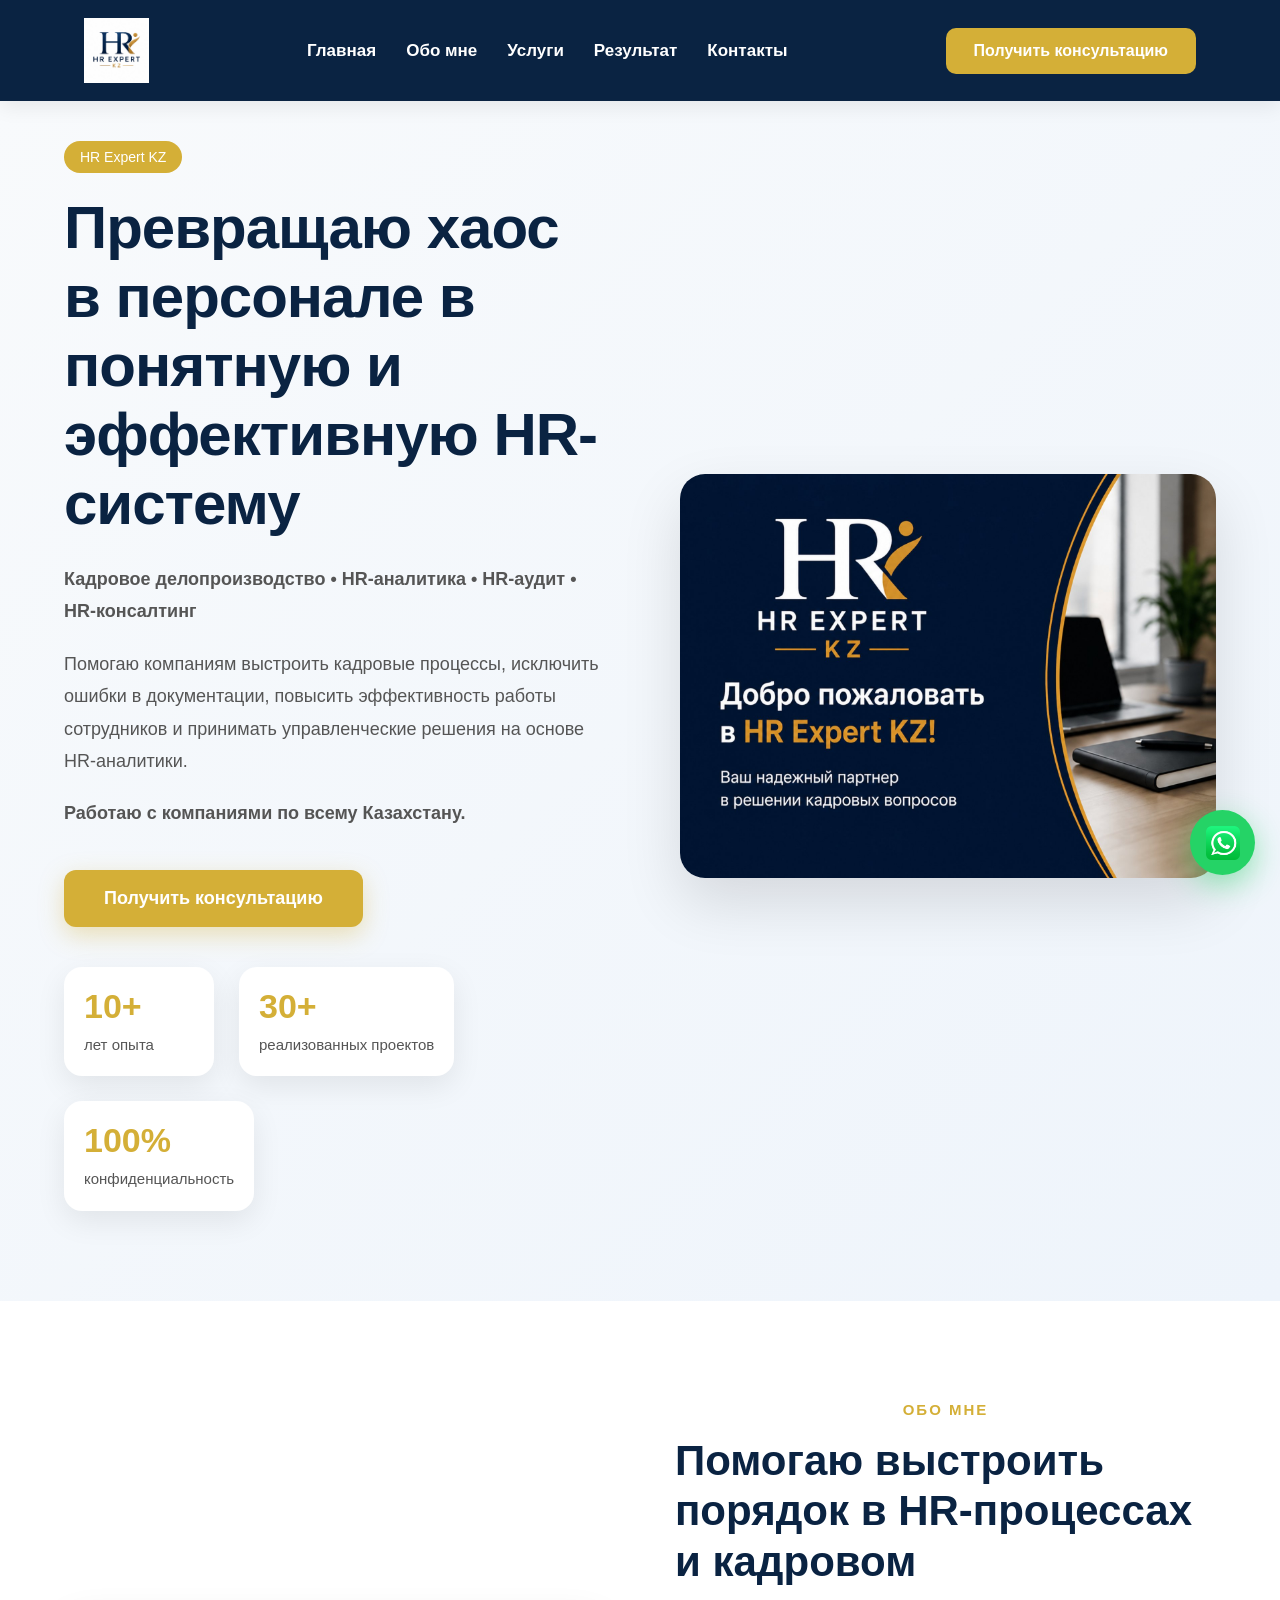
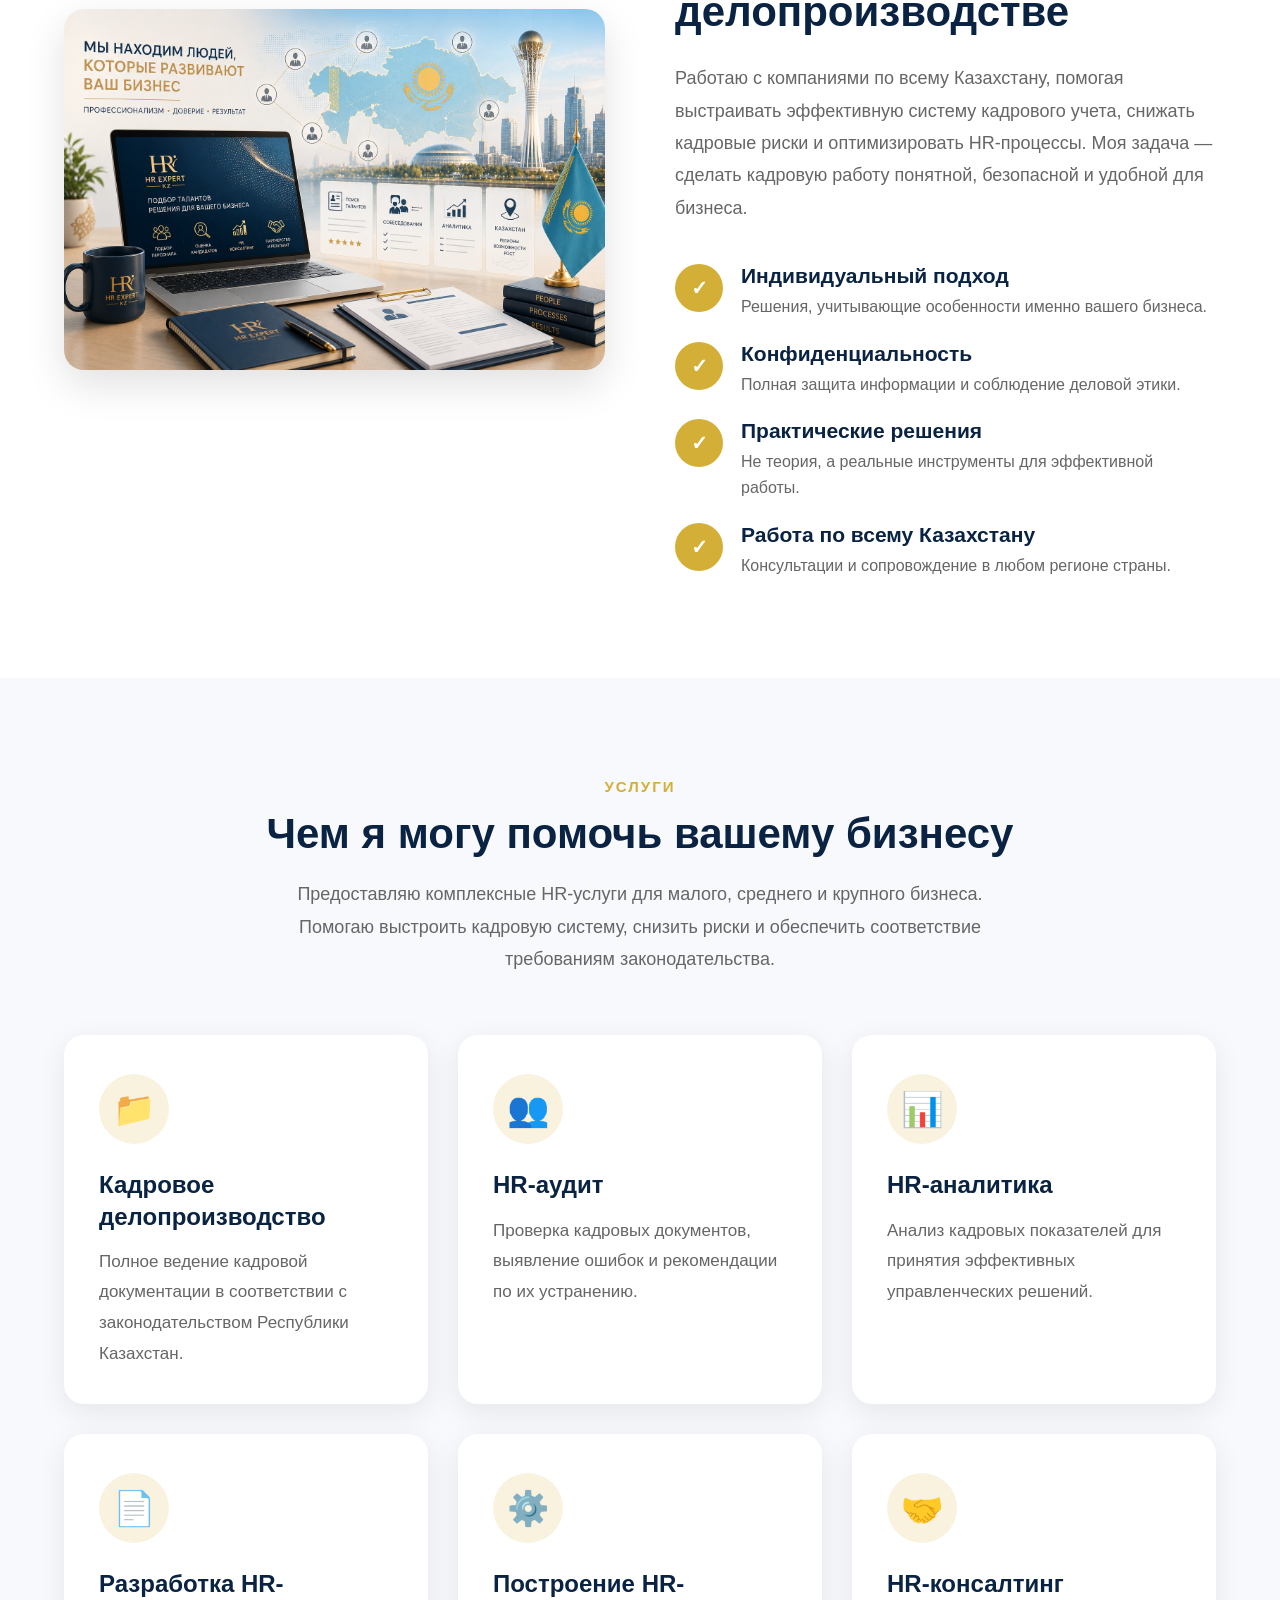
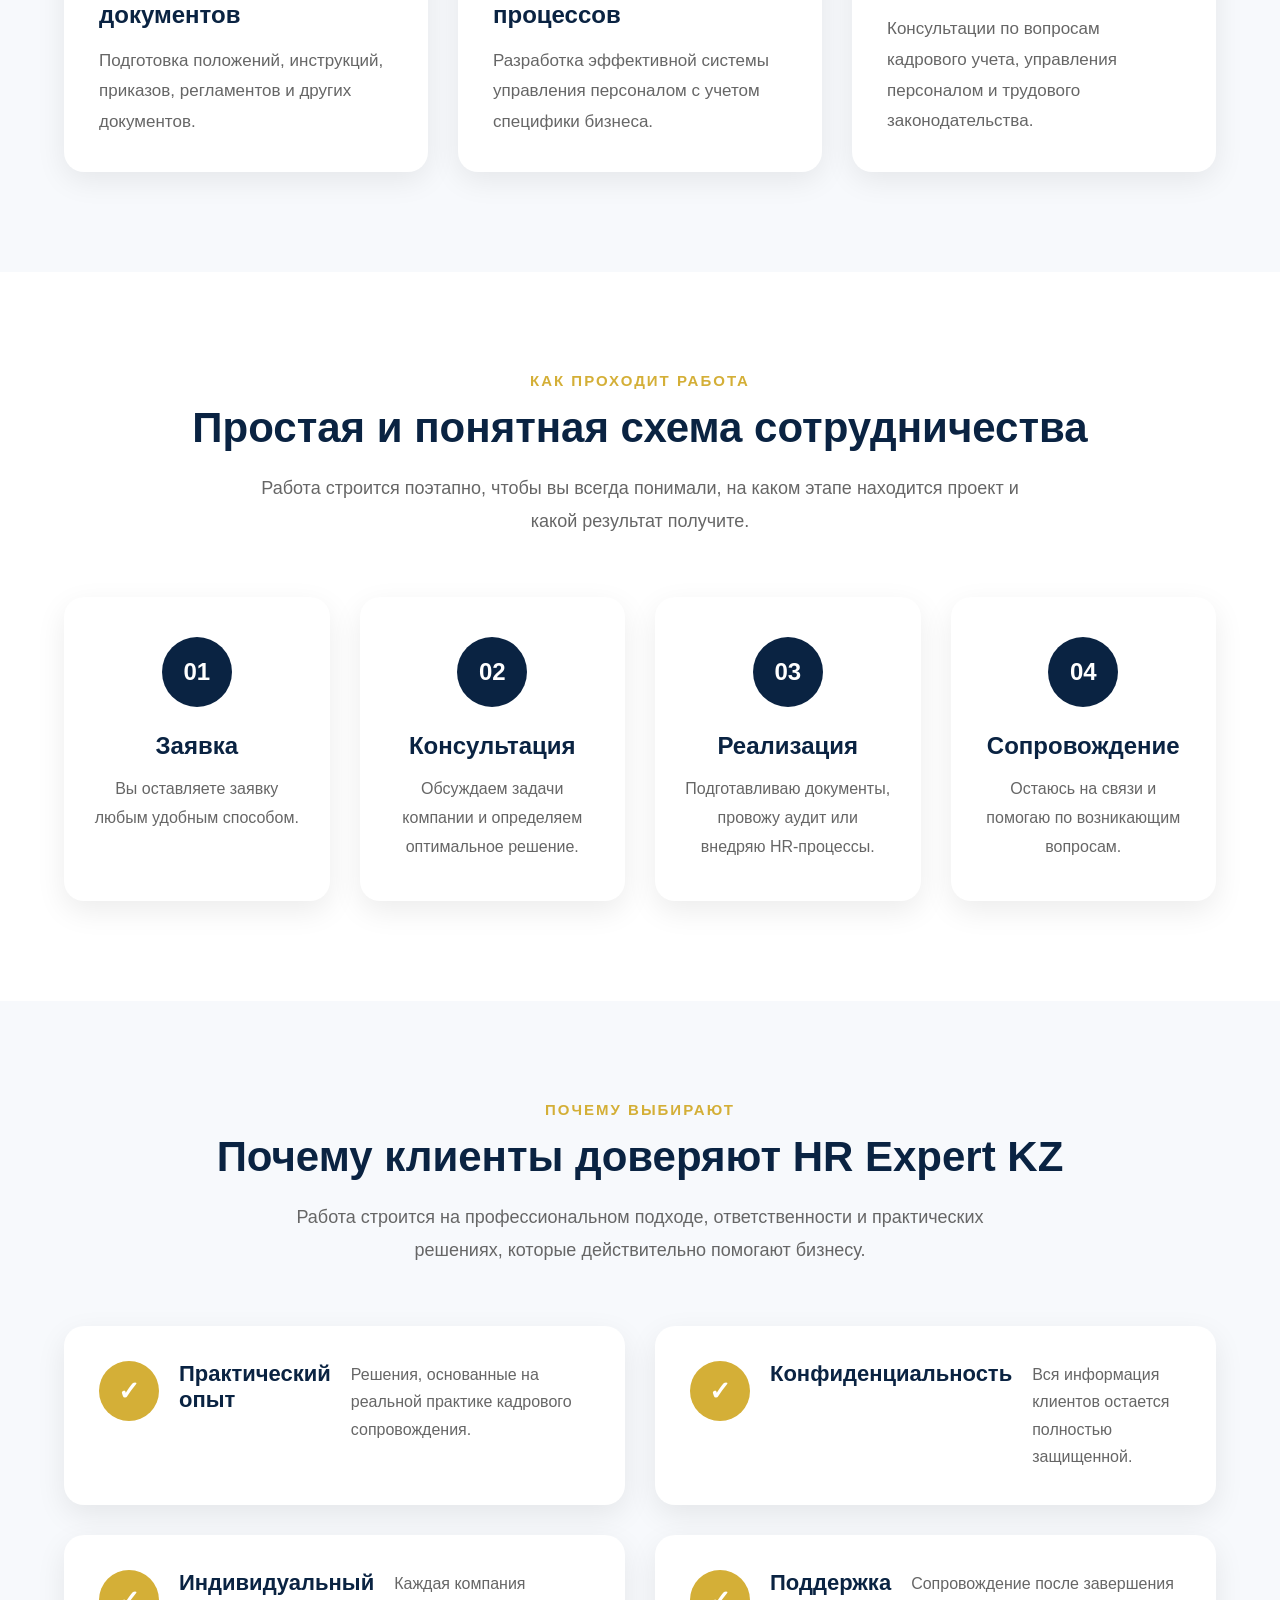
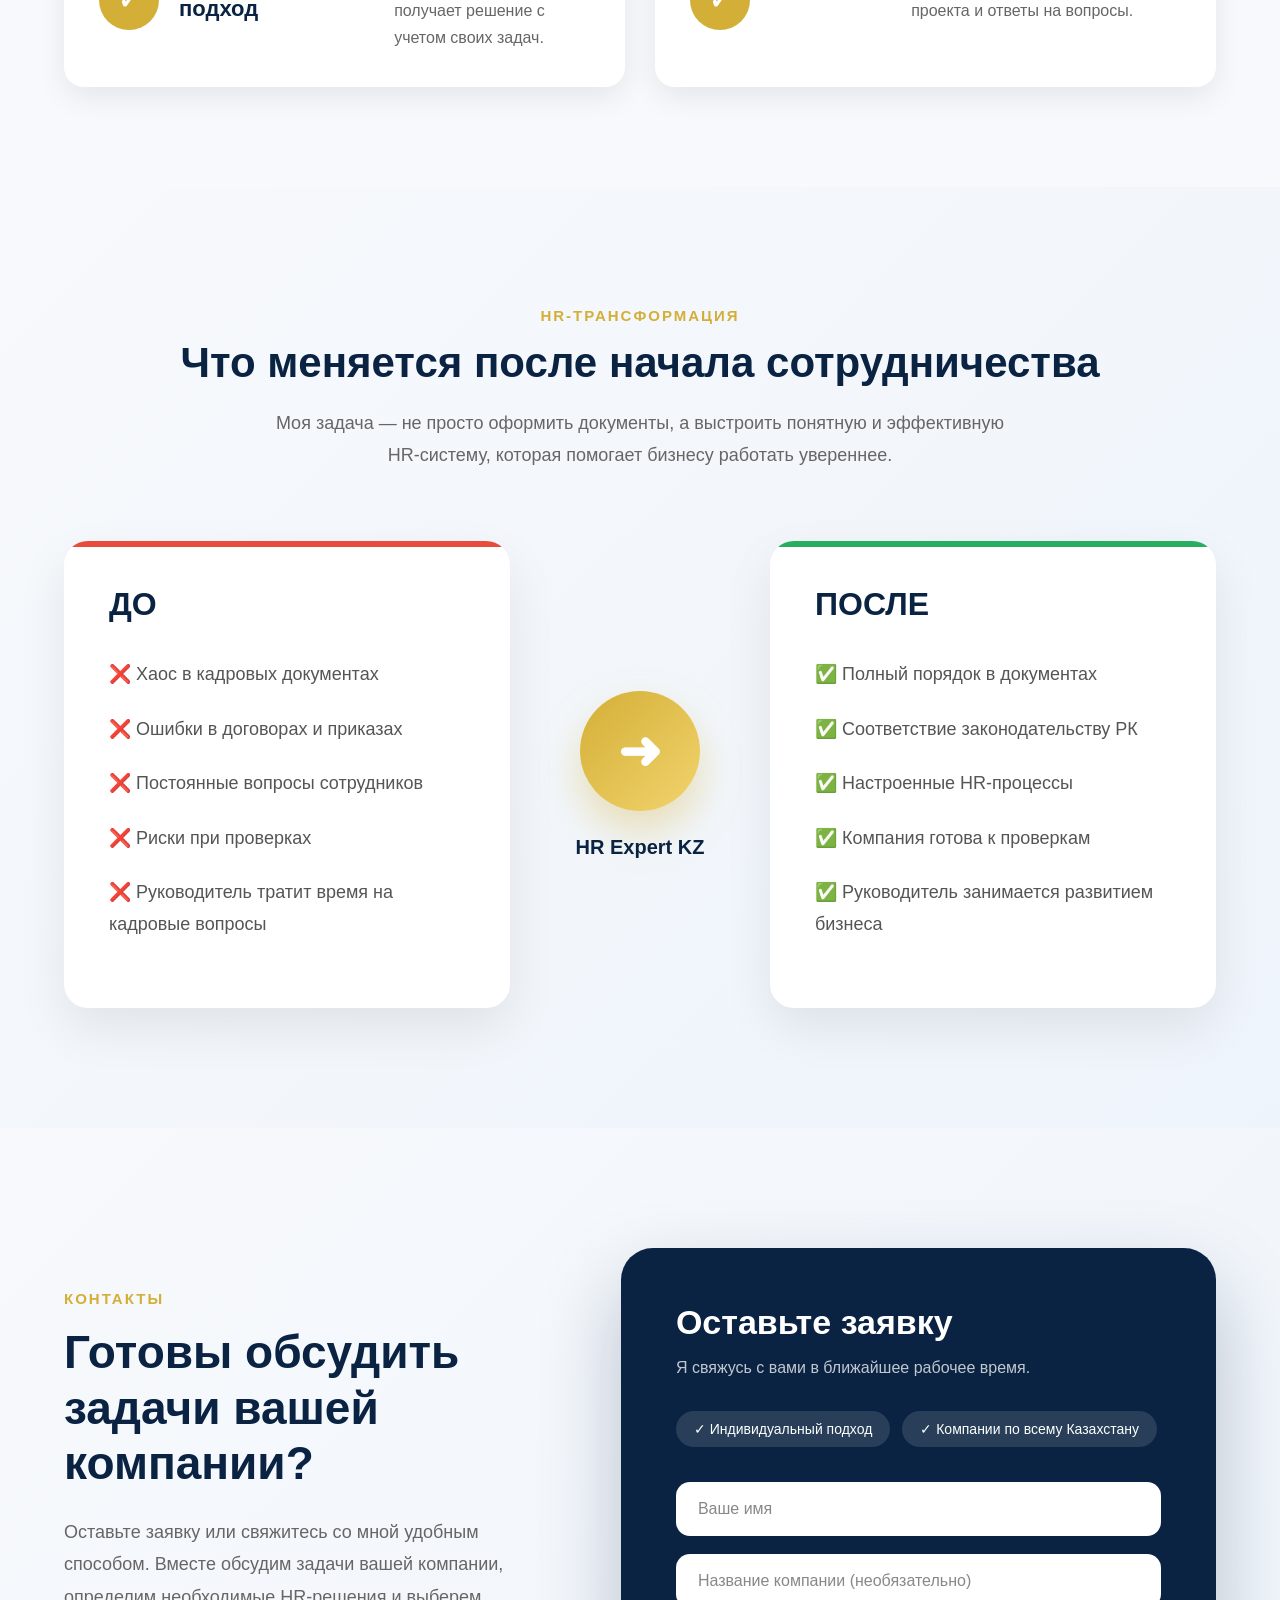
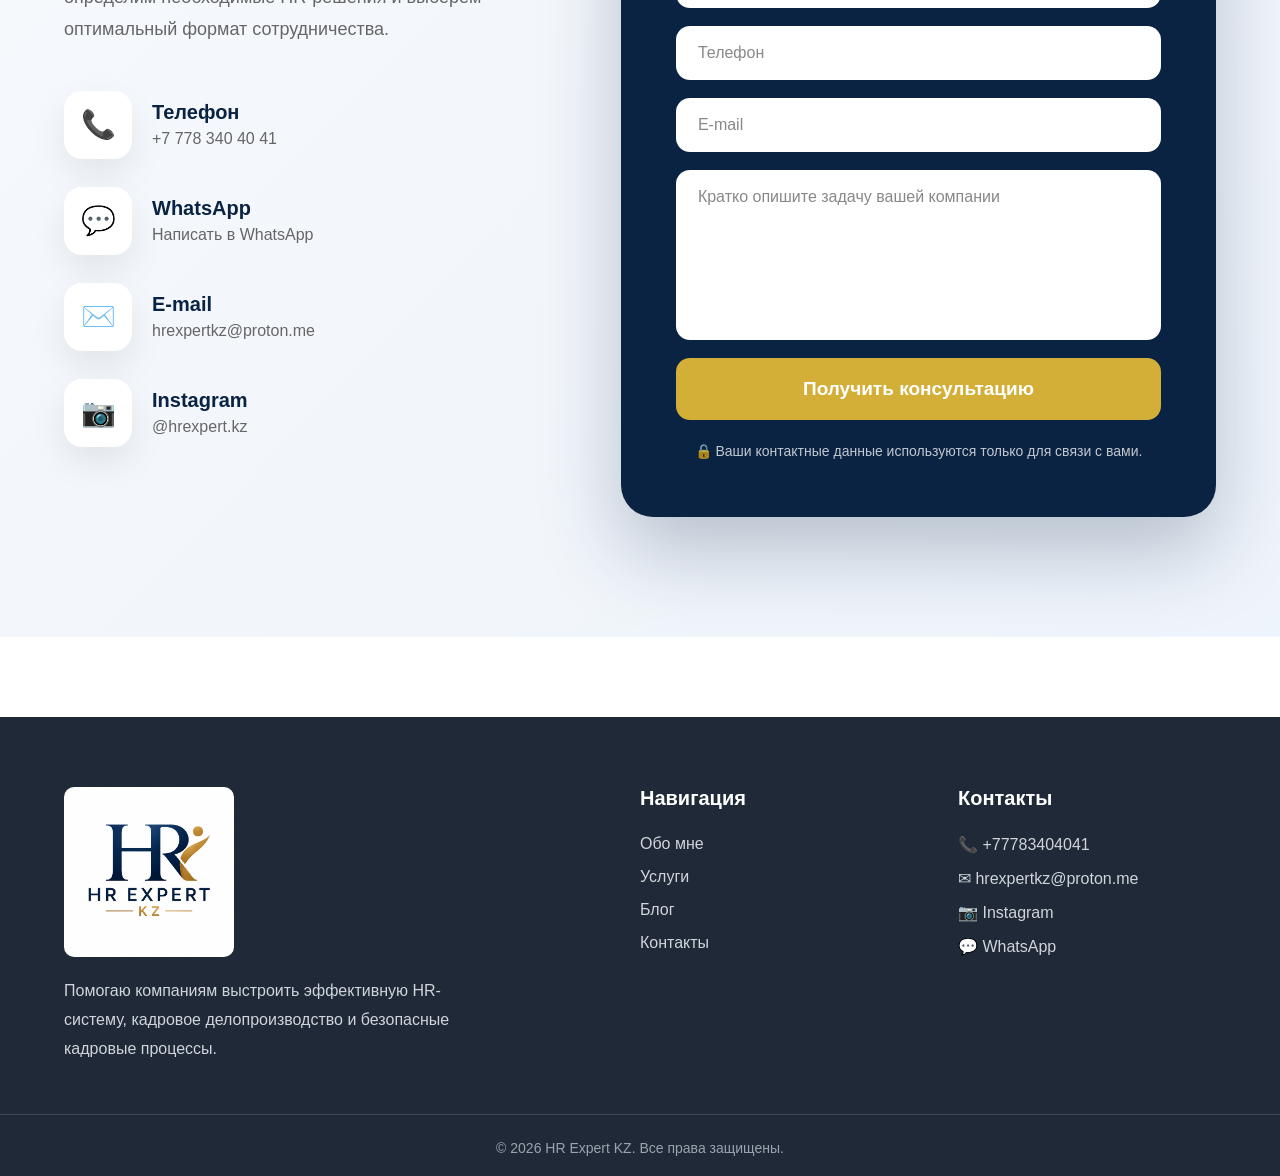
==== index.html @ b7778a70 "window" ====
<!doctype html>
<html lang="ru">
  <head>
    <meta charset="UTF-8" />
    <meta name="viewport" content="width=device-width, initial-scale=1.0" />

    <link rel="stylesheet" href="./css/style.css" />
    <link rel="stylesheet" href="./css/header.css" />
    <link rel="stylesheet" href="./css/hero.css" />
    <link rel="stylesheet" href="./css/about.css" />
    <link rel="stylesheet" href="./css/services.css" />
    <link rel="stylesheet" href="./css/work.css" />
    <link rel="stylesheet" href="./css/why.css" />
    <link rel="stylesheet" href="./css/blog.css" />
    <link rel="stylesheet" href="./css/contacts.css" />
    <link rel="stylesheet" href="./css/footer.css" />
    <link rel="stylesheet" href="./css/whatsapp.css" />
    <link rel="stylesheet" href="./css/btn.css" />
    <link rel="stylesheet" href="./css/adaptive.css" />
    <link rel="icon" type="image/png" href="./images/favcon.jpg" />
    <link rel="canonical" href="https://hrexpert.kz/" />
    <link rel="stylesheet" href="./css/transform.css" />

    <title>
      HR Expert KZ | Кадровое делопроизводство и HR-консалтинг в Казахстане
    </title>

    <meta
      name="description"
      content="HR Expert KZ — кадровое делопроизводство, HR-аудит, HR-аналитика и HR-консалтинг для малого, среднего и крупного бизнеса по всему Казахстану."
    />

    <meta
      name="keywords"
      content="HR Казахстан, кадровое делопроизводство Казахстан, HR аудит, HR аналитика, HR консалтинг, кадровый аудит, кадровые документы, управление персоналом"
    />

    <meta name="author" content="HR Expert KZ" />

    <meta name="robots" content="index, follow" />

    <meta name="theme-color" content="#0A2342" />
    <meta property="og:type" content="website" />

    <meta property="og:title" content="HR Expert KZ" />

    <meta
      property="og:description"
      content="Кадровое делопроизводство, HR-аудит, HR-аналитика и HR-консалтинг по всему Казахстану."
    />

    <meta property="og:image" content="images/preview.jpg" />

    <meta property="og:locale" content="ru_RU" />

    <meta name="format-detection" content="telephone=no" />
    <link rel="preconnect" href="https://fonts.googleapis.com" />
    <link rel="preconnect" href="https://fonts.gstatic.com" crossorigin />

    <script type="application/ld+json">
      {
        "@context": "https://schema.org",
        "@type": "ProfessionalService",
        "name": "HR Expert KZ",
        "url": "https://hrexpert.kz",
        "description": "Кадровое делопроизводство, HR-аудит, HR-аналитика и HR-консалтинг по всему Казахстану.",
        "areaServed": "Kazakhstan"
      }
    </script>
  </head>

  <body>
    <header class="header">
      <div class="container">
        <a href="index.html" class="logo">
          <img src="./images/logo.jpg" alt="HR Expert KZ" loading="lazy" />
        </a>
        <button class="menu-toggle">☰</button>

        <nav class="nav">
          <a href="index.html">Главная</a>

          <a href="#about">Обо мне</a>

          <a href="#services">Услуги</a>

          <a href="#transformation">Результат</a>

          <a href="#contacts">Контакты</a>
        </nav>

        <a href="#contacts" class="header-btn"> Получить консультацию </a>
      </div>
    </header>

    <section class="hero">
      <div class="container hero-container">
        <div class="hero-text">
          <span class="hero-tag"> HR Expert KZ </span>

          <h1>
            Превращаю хаос в персонале в понятную и эффективную HR-систему
          </h1>

          <p class="hero-subtitle">
            Кадровое делопроизводство • HR-аналитика • HR-аудит • HR-консалтинг
          </p>

          <p>
            Помогаю компаниям выстроить кадровые процессы, исключить ошибки в
            документации, повысить эффективность работы сотрудников и принимать
            управленческие решения на основе HR-аналитики.
          </p>

          <p class="hero-location">Работаю с компаниями по всему Казахстану.</p>

          <a href="#contacts" class="hero-button"> Получить консультацию </a>

          <div class="hero-stats">
            <div class="hero-stat">
              <h3>10+</h3>
              <span>лет опыта</span>
            </div>

            <div class="hero-stat">
              <h3>30+</h3>
              <span>реализованных проектов</span>
            </div>

            <div class="hero-stat">
              <h3>100%</h3>
              <span>конфиденциальность</span>
            </div>
          </div>
        </div>

        <div class="hero-image">
          <img src="./images/hero.jpg" alt="HR специалист" />
        </div>
      </div>
    </section>
    <section class="about fade-up" id="about">
      <div class="container about-container">
        <div class="about-image">
          <img src="./images/about3.png" alt="HR Expert KZ" loading="lazy" />
        </div>

        <div class="about-content">
          <span class="section-subtitle"> Обо мне </span>

          <h2>
            Помогаю выстроить порядок в HR-процессах и кадровом делопроизводстве
          </h2>

          <p class="about-description">
            Работаю с компаниями по всему Казахстану, помогая выстраивать
            эффективную систему кадрового учета, снижать кадровые риски и
            оптимизировать HR-процессы. Моя задача — сделать кадровую работу
            понятной, безопасной и удобной для бизнеса.
          </p>

          <div class="about-features">
            <div class="feature">
              <div class="feature-icon">✓</div>

              <div>
                <h3>Индивидуальный подход</h3>

                <p>Решения, учитывающие особенности именно вашего бизнеса.</p>
              </div>
            </div>

            <div class="feature">
              <div class="feature-icon">✓</div>

              <div>
                <h3>Конфиденциальность</h3>

                <p>Полная защита информации и соблюдение деловой этики.</p>
              </div>
            </div>

            <div class="feature">
              <div class="feature-icon">✓</div>

              <div>
                <h3>Практические решения</h3>

                <p>Не теория, а реальные инструменты для эффективной работы.</p>
              </div>
            </div>

            <div class="feature">
              <div class="feature-icon">✓</div>

              <div>
                <h3>Работа по всему Казахстану</h3>

                <p>Консультации и сопровождение в любом регионе страны.</p>
              </div>
            </div>
          </div>
        </div>
      </div>
    </section>

    <section class="services fade-up" id="services">
      <div class="container">
        <span class="section-subtitle"> Услуги </span>

        <h2 class="section-title">Чем я могу помочь вашему бизнесу</h2>

        <p class="section-description">
          Предоставляю комплексные HR-услуги для малого, среднего и крупного
          бизнеса. Помогаю выстроить кадровую систему, снизить риски и
          обеспечить соответствие требованиям законодательства.
        </p>

        <div class="services-grid">
          <div class="service-card">
            <div class="service-icon">📁</div>

            <h3>Кадровое делопроизводство</h3>

            <p>
              Полное ведение кадровой документации в соответствии с
              законодательством Республики Казахстан.
            </p>
          </div>

          <div class="service-card">
            <div class="service-icon">👥</div>

            <h3>HR-аудит</h3>

            <p>
              Проверка кадровых документов, выявление ошибок и рекомендации по
              их устранению.
            </p>
          </div>

          <div class="service-card">
            <div class="service-icon">📊</div>

            <h3>HR-аналитика</h3>

            <p>
              Анализ кадровых показателей для принятия эффективных
              управленческих решений.
            </p>
          </div>

          <div class="service-card">
            <div class="service-icon">📄</div>

            <h3>Разработка HR-документов</h3>

            <p>
              Подготовка положений, инструкций, приказов, регламентов и других
              документов.
            </p>
          </div>

          <div class="service-card">
            <div class="service-icon">⚙️</div>

            <h3>Построение HR-процессов</h3>

            <p>
              Разработка эффективной системы управления персоналом с учетом
              специфики бизнеса.
            </p>
          </div>

          <div class="service-card">
            <div class="service-icon">🤝</div>

            <h3>HR-консалтинг</h3>

            <p>
              Консультации по вопросам кадрового учета, управления персоналом и
              трудового законодательства.
            </p>
          </div>
        </div>
      </div>
    </section>
    <section class="work fade-up" id="work">
      <div class="container">
        <span class="section-subtitle"> Как проходит работа </span>

        <h2 class="section-title">Простая и понятная схема сотрудничества</h2>

        <p class="section-description">
          Работа строится поэтапно, чтобы вы всегда понимали, на каком этапе
          находится проект и какой результат получите.
        </p>

        <div class="work-grid">
          <div class="work-card">
            <div class="work-number">01</div>

            <h3>Заявка</h3>

            <p>Вы оставляете заявку любым удобным способом.</p>
          </div>

          <div class="work-card">
            <div class="work-number">02</div>

            <h3>Консультация</h3>

            <p>Обсуждаем задачи компании и определяем оптимальное решение.</p>
          </div>

          <div class="work-card">
            <div class="work-number">03</div>

            <h3>Реализация</h3>

            <p>
              Подготавливаю документы, провожу аудит или внедряю HR-процессы.
            </p>
          </div>

          <div class="work-card">
            <div class="work-number">04</div>

            <h3>Сопровождение</h3>

            <p>Остаюсь на связи и помогаю по возникающим вопросам.</p>
          </div>
        </div>
      </div>
    </section>

    <section class="why fade-up">
      <div class="container">
        <span class="section-subtitle"> Почему выбирают </span>

        <h2 class="section-title">Почему клиенты доверяют HR Expert KZ</h2>

        <p class="section-description">
          Работа строится на профессиональном подходе, ответственности и
          практических решениях, которые действительно помогают бизнесу.
        </p>

        <div class="why-grid">
          <div class="why-card">
            <div class="why-icon">✓</div>

            <h3>Практический опыт</h3>

            <p>
              Решения, основанные на реальной практике кадрового сопровождения.
            </p>
          </div>

          <div class="why-card">
            <div class="why-icon">✓</div>

            <h3>Конфиденциальность</h3>

            <p>Вся информация клиентов остается полностью защищенной.</p>
          </div>

          <div class="why-card">
            <div class="why-icon">✓</div>

            <h3>Индивидуальный подход</h3>

            <p>Каждая компания получает решение с учетом своих задач.</p>
          </div>

          <div class="why-card">
            <div class="why-icon">✓</div>

            <h3>Поддержка</h3>

            <p>Сопровождение после завершения проекта и ответы на вопросы.</p>
          </div>
        </div>
      </div>
    </section>

    <section class="transformation fade-up" id="transformation">
      <div class="container">
        <span class="section-subtitle"> HR-трансформация </span>

        <h2 class="section-title">Что меняется после начала сотрудничества</h2>

        <p class="section-description">
          Моя задача — не просто оформить документы, а выстроить понятную и
          эффективную HR-систему, которая помогает бизнесу работать увереннее.
        </p>

        <div class="transform-wrapper">
          <!-- ДО -->

          <div class="transform-card before">
            <div class="transform-title">ДО</div>

            <ul>
              <li>❌ Хаос в кадровых документах</li>

              <li>❌ Ошибки в договорах и приказах</li>

              <li>❌ Постоянные вопросы сотрудников</li>

              <li>❌ Риски при проверках</li>

              <li>❌ Руководитель тратит время на кадровые вопросы</li>
            </ul>
          </div>

          <!-- Центр -->

          <div class="transform-center">
            <div class="transform-circle">➜</div>

            <span> HR Expert KZ </span>
          </div>

          <!-- ПОСЛЕ -->

          <div class="transform-card after">
            <div class="transform-title">ПОСЛЕ</div>

            <ul>
              <li>✅ Полный порядок в документах</li>

              <li>✅ Соответствие законодательству РК</li>

              <li>✅ Настроенные HR-процессы</li>

              <li>✅ Компания готова к проверкам</li>

              <li>✅ Руководитель занимается развитием бизнеса</li>
            </ul>
          </div>
        </div>
      </div>
    </section>
    <section class="contacts fade-up" id="contacts">
      <div class="container contacts-container">
        <!-- Левая колонка -->

        <div class="contacts-info">
          <span class="section-subtitle"> Контакты </span>

          <h2>Готовы обсудить задачи вашей компании?</h2>

          <p class="contacts-text">
            Оставьте заявку или свяжитесь со мной удобным способом. Вместе
            обсудим задачи вашей компании, определим необходимые HR-решения и
            выберем оптимальный формат сотрудничества.
          </p>

          <div class="contact-item">
            <div class="contact-icon">📞</div>

            <div>
              <h3>Телефон</h3>

              <a href="tel:+77783404041"> +7 778 340 40 41 </a>
            </div>
          </div>

          <div class="contact-item">
            <div class="contact-icon">💬</div>

            <div>
              <h3>WhatsApp</h3>

              <a href="https://wa.me/77783404041" target="_blank">
                Написать в WhatsApp
              </a>
            </div>
          </div>

          <div class="contact-item">
            <div class="contact-icon">✉️</div>

            <div>
              <h3>E-mail</h3>

              <a href="mailto:hrexpertkz@proton.me"> hrexpertkz@proton.me </a>
            </div>
          </div>

          <div class="contact-item">
            <div class="contact-icon">📷</div>

            <div>
              <h3>Instagram</h3>

              <a
                href="https://www.instagram.com/hrexpert.kz?igsh=dGt6NXh4aXFsY3A5"
                target="_blank"
              >
                @hrexpert.kz
              </a>
            </div>
          </div>
        </div>

        <!-- Правая колонка -->

        <div class="contact-form">
          <h3 class="form-title">Оставьте заявку</h3>

          <p class="form-subtitle">
            Я свяжусь с вами в ближайшее рабочее время.
          </p>

          <div class="contact-badge">
            <span>✓ Индивидуальный подход</span>

            <span>✓ Компании по всему Казахстану</span>
          </div>

         <form id="contactForm">
            <input type="text" name="name" placeholder="Ваше имя" required />

            <input
              type="text"
              name="company"
              placeholder="Название компании (необязательно)"
            />

            <input type="tel" name="phone" placeholder="Телефон" required />

            <input type="email" name="email" placeholder="E-mail" />

            <textarea
              name="message"
              placeholder="Кратко опишите задачу вашей компании"
              required
            ></textarea>

            <button type="submit" id="submitBtn">
  <span id="btnText">Получить консультацию</span>
</button>
            <p class="success-message" id="successMessage" >
  Спасибо! Ваша заявка отправлена. Я свяжусь с вами в ближайшее время.
</p>
          </form>

          <p class="form-note">
            🔒 Ваши контактные данные используются только для связи с вами.
          </p>
        </div>
      </div>
    </section>
    <footer class="footer">
      <div class="container footer-container">
        <div class="footer-logo">
          <img src="./images/logo.jpg" alt="HR Expert KZ" loading="lazy" />

          <p>
            Помогаю компаниям выстроить эффективную HR-систему, кадровое
            делопроизводство и безопасные кадровые процессы.
          </p>
        </div>

        <div class="footer-menu">
          <h3>Навигация</h3>

          <a href="#about">Обо мне</a>
          <a href="#services">Услуги</a>
          <a href="#blog">Блог</a>
          <a href="#contacts">Контакты</a>
        </div>

        <div class="footer-contacts">
          <h3>Контакты</h3>

          <a href="tel:+77783404041"> 📞 +77783404041 </a>

          <a href="mailto:hrexpertkz@proton.me"> ✉ hrexpertkz@proton.me </a>

          <a
            href="https://www.instagram.com/hrexpert.kz?igsh=dGt6NXh4aXFsY3A5"
            target="_blank"
          >
            📷 Instagram
          </a>

          <a href="https://wa.me/77783404041" target="_blank"> 💬 WhatsApp </a>
        </div>
      </div>

      <div class="footer-bottom">
        <p>© 2026 HR Expert KZ. Все права защищены.</p>
      </div>
    </footer>
    <a href="https://wa.me/77783404041" class="whatsapp" target="_blank">
      <img src="./icons/icon.png" alt="WhatsApp" />
    </a>
    <button id="topBtn">↑</button>

    <script src="./js/script.js"></script>

        <script src="./js/script.js"></script>

    <script>
        history.scrollRestoration = "manual";

        window.addEventListener("load", function () {
            window.scrollTo(0, 0);
        });
    </script>

</body>
</html>
  </body>
</html>
---- css/style.css ----
*{
    margin:0;
    padding:0;
    box-sizing:border-box;
}

body{
    font-family:Arial, Helvetica, sans-serif;
    background:#ffffff;
    color:#333;
}

.container{
    width:90%;
    max-width:1300px;
    margin:0 auto;
}

img{
    max-width:100%;
    display:block;
}

section{
    padding:80px 0;
}

html{
    scroll-behavior: smooth;
}
.fade-up{
    opacity:0;
    transform:translateY(40px);
    transition:all .8s ease;
}

.fade-up.show{
    opacity:1;
    transform:translateY(0);
}
---- css/header.css ----
.header {
    position: sticky;
    top: 0;
    width: 100%;
    background: #0A2342;
    z-index: 1000;
    box-shadow: 0 5px 20px rgba(0,0,0,.08);
}

.header .container {
    width: 90%;
    max-width: 1300px;
    margin: 0 auto;
    display: flex;
    justify-content: space-between;
    align-items: center;
    padding: 18px 20px;
    position: relative;
}

.logo img {
    height: 65px;
}

.nav {
    display: flex;
    gap: 30px;
}

.nav a{
    color:#ffffff !important;
    text-decoration:none;
    font-size:17px;
    font-weight:600;
    transition:.3s;
}

.nav a:hover {
    color: #D4AF37;
}

.header-btn {
    background: #D4AF37;
    color: #fff;
    text-decoration: none;
    padding: 14px 28px;
    border-radius: 10px;
    font-weight: 600;
    transition: .3s;
}

.header-btn:hover {
    background: #E6BE4D;
}

.menu-toggle {
    display: none;
    background: none;
    border: none;
    color: white;
    font-size: 32px;
    cursor: pointer;
}


/* ==========================
   МОБИЛЬНАЯ ВЕРСИЯ
========================== */

/* ==========================
   MOBILE MENU
========================== */

@media (max-width:768px){

    .header{
        position:sticky;
        z-index:9999;
    }

    .header .container{
        position:relative;
    }

    .menu-toggle{
        display:block;
        background:none;
        border:none;
        color:#fff;
        font-size:32px;
        cursor:pointer;
    }

    .header-btn{
        display:none;
    }

    .nav{
        display:none;
        position:absolute;
        top:100%;
        left:0;
        width:100%;
        background:#0A2342;
        flex-direction:column;
        padding:0;
        margin:0;
        z-index:99999;
    }

    .nav.active{
        display:flex;
    }

    .nav a{
        display:block;
        width:100%;
        padding:18px 20px;
        color:#fff;
        background:#0A2342;
        text-align:center;
        text-decoration:none;
        border-bottom:1px solid rgba(255,255,255,.1);
    }

    .nav a:hover{
        background:#14385f;
        color:#D4AF37;
    }
}
---- css/hero.css ----
.hero{
    background:linear-gradient(135deg,#f8fafc 0%,#eef4fb 100%);
    padding:90px 0;
    padding-top:40px;
    overflow:hidden;
}

.hero-container{
    display:flex;
    align-items:center;
    justify-content:space-between;
    gap:80px;
    max-width:1200px;
    margin:0 auto;
}

.hero-text{
    flex:1;
}

.hero-tag{
    display:inline-block;
    background:#D4AF37;
    color:#fff;
    padding:8px 16px;
    border-radius:30px;
    font-size:14px;
    margin-bottom:20px;
}

.hero h1{
    font-size:60px;
    line-height:1.15;
    font-weight:700;
    color:#0A2342;
    margin-bottom:25px;
    letter-spacing:-1px;
}

.hero-subtitle{
    color:#D4AF37;
    font-size:20px;
    font-weight:600;
    margin-bottom:20px;
}

.hero p{
    color:#555;
    line-height:1.8;
    margin-bottom:20px;
    font-size:18px;
}

.hero-location{
    font-weight:bold;
    color:#0A2342;
}

.hero-button{
    display:inline-block;
    margin-top:20px;
    background:#D4AF37;
    color:#fff;
    text-decoration:none;
    padding:18px 40px;
    border-radius:12px;
    font-weight:600;
    font-size:18px;
    transition:all .3s ease;
    box-shadow:0 8px 24px rgba(212,175,55,.35);
}

.hero-button:hover{
    background:#0A2342;
    transform:translateY(-4px);
    box-shadow:0 12px 28px rgba(10,35,66,.25);
}

.hero-image{
    flex:1;
}

.hero-image img{
    width:100%;
    border-radius:25px;
    display:block;
    box-shadow:0 25px 60px rgba(0,0,0,.12);
    transition:.4s;
}

.hero-image img:hover{
    transform:scale(1.02);
}

.hero-stats{
    display:flex;
    gap:25px;
    margin-top:40px;
    flex-wrap:wrap;
}

.hero-stat{
    background:#fff;
    border-radius:18px;
    padding:20px;
    min-width:150px;
    box-shadow:0 10px 30px rgba(0,0,0,.08);
    transition:.3s;
}

.hero-stat:hover{
    transform:translateY(-6px);
    box-shadow:0 15px 35px rgba(0,0,0,.15);
}

.hero-stat h3{
    color:#D4AF37;
    font-size:34px;
    margin-bottom:8px;
}

.hero-stat span{
    color:#555;
    font-size:15px;
    line-height:1.5;
}

@media(max-width:992px){

.hero-container{
    flex-direction:column-reverse;
    text-align:center;
    gap:50px;
}

.hero h1{
    font-size:42px;
}

.hero-subtitle{
    font-size:18px;
}

.hero p{
    font-size:17px;
}

.hero-stats{
    justify-content:center;
}

.hero-image img{
    max-width:500px;
    margin:0 auto;
}

}

@media(max-width:576px){

.hero{
    padding:60px 0;
}

.hero h1{
    font-size:34px;
}

.hero-button{
    width:100%;
    text-align:center;
}

.hero-stat{
    width:100%;
}

.hero-tag{
    font-size:13px;
}

}
---- css/about.css ----
.about{
    padding:100px 0;
    background:#ffffff;
}

.about-container{
    max-width:1200px;
    width:90%;
    margin:0 auto;
    display:flex;
    align-items:center;
    gap:70px;
}

.about-image{
    flex:1;
}

.about-image img{
    width:100%;
    border-radius:20px;
    display:block;
    box-shadow:0 15px 40px rgba(0,0,0,.12);
}

.about-content{
    flex:1;
}

.section-subtitle{
    color:#D4AF37;
    font-weight:700;
    text-transform:uppercase;
    letter-spacing:2px;
    font-size:14px;
}

.about-content h2{
    margin:18px 0 25px;
    font-size:42px;
    line-height:1.2;
    color:#0A2342;
}

.about-description{
    font-size:18px;
    color:#666;
    line-height:1.8;
    margin-bottom:40px;
}

.about-features{
    display:flex;
    flex-direction:column;
    gap:22px;
}

.feature{
    display:flex;
    align-items:flex-start;
    gap:18px;
}

.feature-icon{
    width:48px;
    height:48px;
    min-width:48px;
    border-radius:50%;
    background:#D4AF37;
    color:#fff;
    display:flex;
    justify-content:center;
    align-items:center;
    font-size:20px;
    font-weight:bold;
}

.feature h3{
    color:#0A2342;
    font-size:21px;
    margin-bottom:6px;
}

.feature p{
    color:#666;
    line-height:1.6;
}

@media(max-width:992px){

.about-container{
    flex-direction:column;
}

.about-content{
    text-align:center;
}

.feature{
    text-align:left;
}

}

@media(max-width:768px){

.about{
    padding:70px 0;
}

.about-container{
    width:100%;
    padding:0 20px;
    gap:40px;
    box-sizing:border-box;
}

.about-image img{
    width:100%;
    max-width:400px;
    margin:0 auto;
}

.about-content{
    text-align:center;
}

.about-content h2{
    font-size:30px;
    line-height:1.3;
}

.about-description{
    font-size:16px;
    line-height:1.7;
}

.about-features{
    align-items:center;
}

.feature{
    width:100%;
    max-width:350px;
    align-items:center;
    text-align:left;
}

.feature-icon{
    flex-shrink:0;
}

.feature h3{
    font-size:19px;
}

.feature p{
    font-size:15px;
}

}
---- css/services.css ----
.services{
    padding:100px 0;
    background:#f7f9fc;
}

.services .container{
    max-width:1200px;
    width:90%;
    margin:0 auto;
}

.section-subtitle{
    display:block;
    text-align:center;
    color:#D4AF37;
    font-size:15px;
    font-weight:700;
    text-transform:uppercase;
    letter-spacing:2px;
    margin-bottom:15px;
}

.section-title{
    text-align:center;
    color:#0A2342;
    font-size:42px;
    margin-bottom:20px;
}

.section-description{
    max-width:760px;
    margin:0 auto 60px;
    text-align:center;
    color:#666;
    font-size:18px;
    line-height:1.8;
}

.services-grid{
    display:grid;
    grid-template-columns:repeat(3,1fr);
    gap:30px;
}

.service-card{
    background:#ffffff;
    padding:35px;
    border-radius:20px;
    box-shadow:0 8px 30px rgba(0,0,0,.08);
    transition:.35s;
    border-top:4px solid transparent;
}

.service-card:hover{
    transform:translateY(-12px);
    border-color:#D4AF37;
    box-shadow:0 20px 45px rgba(0,0,0,.12);
}

.service-icon{
    width:70px;
    height:70px;
    border-radius:50%;
    background:#f8f2df;
    display:flex;
    justify-content:center;
    align-items:center;
    font-size:34px;
    margin-bottom:25px;
}

.service-card h3{
    color:#0A2342;
    font-size:24px;
    margin-bottom:15px;
    line-height:1.3;

}

.service-card p{
    color:#666;
    line-height:1.8;
    font-size:17px;
}

@media(max-width:992px){

.services-grid{
    grid-template-columns:repeat(2,1fr);
}

}

@media(max-width:768px){

.services{
    padding:70px 0;
}

.services .container{
    width:100%;
    padding:0 20px;
    box-sizing:border-box;
}

.section-title{
    font-size:30px;
    line-height:1.3;
}

.section-description{
    font-size:16px;
    line-height:1.7;
}

.services-grid{
    grid-template-columns:1fr;
    gap:20px;
}

.service-card{
    padding:30px 20px;
    text-align:center;
    border-radius:20px;
}

.service-icon{
    margin:0 auto 20px;
}

.service-card h3{
    font-size:21px;
}

.service-card p{
    font-size:15px;
    line-height:1.6;
}

}
---- css/work.css ----
.work{
    padding:100px 0;
    background:#ffffff;
}

.work .container{
    width:90%;
    max-width:1200px;
    margin:auto;
}

.work-grid{
    display:grid;
    grid-template-columns:repeat(4,1fr);
    gap:30px;
    margin-top:60px;
}

.work-card{
    background:#fff;
    padding:40px 30px;
    border-radius:20px;
    text-align:center;
    box-shadow:0 10px 30px rgba(0,0,0,.08);
    transition:.3s;
}

.work-card:hover{
    transform:translateY(-8px);
}

.work-number{

    width:70px;
    height:70px;

    margin:auto;

    border-radius:50%;

    background:#0A2342;

    color:#fff;

    display:flex;

    justify-content:center;

    align-items:center;

    font-size:24px;

    font-weight:bold;

    margin-bottom:25px;

}

.work-card h3{

    color:#0A2342;

    margin-bottom:15px;

    font-size:24px;

}

.work-card p{

    color:#666;

    line-height:1.8;

}

@media(max-width:992px){

.work-grid{

grid-template-columns:repeat(2,1fr);

}

}

@media(max-width:768px){

.work{
    padding:70px 0;
}

.work .container{
    width:100%;
    padding:0 20px;
    box-sizing:border-box;
}

.work-grid{
    grid-template-columns:1fr;
    gap:20px;
}

.work-card{
    padding:30px 20px;
    border-radius:20px;
}

.work-number{
    width:60px;
    height:60px;
    font-size:22px;
    margin-bottom:20px;
}

.work-card h3{
    font-size:21px;
}

.work-card p{
    font-size:15px;
    line-height:1.6;
}

}
---- css/why.css ----
.why{
    padding:100px 0;
    background:#f7f9fc;
}

.why .container{
    max-width:1200px;
    width:90%;
    margin:auto;
}

.why-grid{
    display:grid;
    grid-template-columns:repeat(2,1fr);
    gap:30px;
    margin-top:60px;
}

.why-card{
    background:#fff;
    padding:35px;
    border-radius:20px;
    box-shadow:0 10px 30px rgba(0,0,0,.08);
    display:flex;
    gap:20px;
    transition:.3s;
}

.why-card:hover{
    transform:translateY(-8px);
    box-shadow:0 20px 45px rgba(0,0,0,.12);
}

.why-icon{
    width:60px;
    height:60px;
    min-width:60px;
    border-radius:50%;
    background:#D4AF37;
    color:#fff;
    display:flex;
    align-items:center;
    justify-content:center;
    font-size:26px;
    font-weight:bold;
}

.why-card h3{
    color:#0A2342;
    margin-bottom:10px;
    font-size:22px;
}

.why-card p{
    color:#666;
    line-height:1.7;
}

@media(max-width:768px){

    .why-grid{
        grid-template-columns:1fr;
        gap:20px;
    }

    .why{
        padding:70px 0;
    }

    .why-card{
        flex-direction:column;
        align-items:center;
        text-align:center;
        width:100%;
        padding:30px 20px;
        box-sizing:border-box;
    }

    .why-icon{
        margin-bottom:15px;
    }

    .why-card h3{
        text-align:center;
        font-size:20px;
    }

    .why-card p{
        text-align:center;
        font-size:15px;
    }

}
---- css/contacts.css ----
/* ===================================
   CONTACTS
=================================== */

.contacts{
    padding:120px 0;
    background:linear-gradient(135deg,#f7f9fc,#eef4fb);
    overflow:hidden;
}

.contacts *{
    box-sizing:border-box;
}

.contacts-container{
    width:90%;
    max-width:1300px;
    margin:0 auto;

    display:grid;
    grid-template-columns:0.9fr 1.1fr;
    gap:70px;
    align-items:center;
}

/* ==========================
   LEFT SIDE
========================== */

.contacts-info{
    width:100%;
}

.contacts-info .section-subtitle{
    display:inline-block;
    color:#D4AF37;
    font-size:15px;
    font-weight:700;
    text-transform:uppercase;
    letter-spacing:2px;
    margin-bottom:18px;
}

.contacts-info h2{
    font-size:46px;
    line-height:1.2;
    color:#0A2342;
    margin-bottom:25px;
}

.contacts-text{
    color:#666;
    font-size:18px;
    line-height:1.8;
    margin-bottom:45px;
}

.contact-item{
    display:flex;
    align-items:center;
    gap:20px;
    margin-bottom:28px;
}

.contact-icon{

    width:68px;
    height:68px;
    min-width:68px;

    border-radius:18px;

    background:#ffffff;

    display:flex;
    justify-content:center;
    align-items:center;

    font-size:28px;

    box-shadow:0 15px 35px rgba(0,0,0,.08);

    transition:.35s;

}

.contact-item:hover .contact-icon{

    background:#D4AF37;
    color:#fff;

    transform:translateY(-5px);

}

.contact-item h3{

    color:#0A2342;
    font-size:20px;
    margin-bottom:6px;

}

.contact-item a{

    color:#666;
    text-decoration:none;
    transition:.3s;

}

.contact-item a:hover{

    color:#D4AF37;

}
/* ==========================
   RIGHT SIDE
========================== */

.contact-form{

    width:100%;
    max-width:720px;

    justify-self:center;

    background:#0A2342;

    border-radius:32px;

    padding:55px;

    box-shadow:0 35px 80px rgba(10,35,66,.25);

    position:relative;

}

.form-title{

    color:#fff;

    font-size:34px;

    margin-bottom:12px;

    font-weight:700;

}

.form-subtitle{

    color:rgba(255,255,255,.75);

    line-height:1.7;

    margin-bottom:30px;

    font-size:16px;

}

.contact-badge{

    display:flex;

    gap:12px;

    flex-wrap:wrap;

    margin-bottom:35px;

}

.contact-badge span{

    padding:10px 18px;

    border-radius:30px;

    background:rgba(255,255,255,.12);

    color:#fff;

    font-size:14px;

    font-weight:500;

}

.contact-form form{

    display:flex;

    flex-direction:column;

    gap:18px;

}

.contact-form input,
.contact-form textarea{

    width:100%;

    border:none;

    outline:none;

    background:#fff;

    color:#0A2342;

    border-radius:14px;

    padding:18px 22px;

    font-size:16px;

    font-family:inherit;

    transition:.3s;

}

.contact-form input::placeholder,
.contact-form textarea::placeholder{

    color:#888;

}

.contact-form textarea{

    resize:none;

    min-height:170px;

}

.contact-form input:focus,
.contact-form textarea:focus{

    box-shadow:0 0 0 3px #D4AF37;

}

.contact-form button{

    width:100%;

    border:none;

    cursor:pointer;

    background:#D4AF37;

    color:#fff;

    font-size:19px;

    font-weight:600;

    border-radius:14px;

    padding:20px;

    transition:.35s;

}

.contact-form button:hover{

    background:#c79b15;

    transform:translateY(-3px);

    box-shadow:0 18px 35px rgba(0,0,0,.25);

}

.form-note{

    margin-top:20px;

    color:rgba(255,255,255,.75);

    text-align:center;

    font-size:14px;

    line-height:1.6;

}
/* ===================================
   ADAPTIVE
=================================== */

/* ---------- Планшеты ---------- */

@media (max-width:1100px){

.contacts{

    padding:90px 0;

}

.contacts-container{

    grid-template-columns:1fr;
    gap:60px;

}

.contacts-info{

    max-width:800px;
    margin:0 auto;
    text-align:center;

}

.contact-item{

    justify-content:center;

}

.contact-form{

    width:100%;
    max-width:750px;
    margin:0 auto;
    padding:45px;

}

}

/* ---------- Телефоны ---------- */

@media (max-width:768px){

.contacts{

    padding:70px 0;

}

.contacts-container{

    width:92%;
    gap:40px;

}

.contacts-info{

    text-align:left;

}

.contacts-info h2{

    font-size:34px;

}

.contacts-text{

    font-size:16px;

    margin-bottom:35px;

}

.contact-item{

    justify-content:flex-start;
    align-items:flex-start;

}

.contact-icon{

    width:55px;
    height:55px;
    min-width:55px;

    font-size:24px;

}

.contact-item h3{

    font-size:18px;

}

.contact-item a{

    font-size:15px;

}

.contact-form{

    padding:28px;
    border-radius:24px;

}

.form-title{

    font-size:28px;

}

.form-subtitle{

    font-size:15px;
    margin-bottom:25px;

}

.contact-badge{

    flex-direction:column;
    gap:10px;

}

.contact-badge span{

    width:100%;
    text-align:center;

}

.contact-form input,
.contact-form textarea{

    padding:16px;
    font-size:15px;

}

.contact-form textarea{

    min-height:140px;

}

.contact-form button{

    padding:18px;
    font-size:17px;

}

.form-note{

    font-size:13px;

}

}

/* ---------- Маленькие телефоны ---------- */

@media (max-width:480px){

.contacts{

    padding:60px 0;

}

.contacts-container{

    width:94%;

}

.contacts-info h2{

    font-size:28px;

}

.contacts-text{

    font-size:15px;

}

.contact-form{

    padding:22px;

}

.contact-icon{

    width:50px;
    height:50px;
    min-width:50px;

    font-size:20px;

}

.contact-item h3{

    font-size:17px;

}

.contact-item a{

    font-size:14px;

}

.contact-form input,
.contact-form textarea{

    font-size:14px;
    padding:15px;

}

.contact-form button{

    font-size:16px;
    padding:16px;

}

}

/* ---------- Большие мониторы ---------- */

@media (min-width:1400px){

.contacts-container{

    max-width:1400px;

}

.contact-form{

    max-width:760px;

}

.contacts-info h2{

    font-size:52px;

}

}
#submitBtn:disabled {
  opacity: 0.7;
  cursor: not-allowed;
}
#submitBtn:disabled {

    opacity: 0.7;

    cursor: not-allowed;

}


/* ===================================
   SUCCESS MESSAGE
=================================== */

.success-message {

    display: none;

    margin-top: 20px;

    padding: 15px 20px;

    border-radius: 12px;

    background: rgba(212,175,55,0.15);

    color: #ffffff;

    text-align: center;

    font-size: 15px;

    line-height: 1.5;

    opacity: 0;

    transform: translateY(-10px);

    transition: all .4s ease;

}


.success-message.show {

    display: block;

    opacity: 1;

    transform: translateY(0);

}
.contact-form button {
    position: relative;
    overflow: hidden;
}


.contact-form button::before {

    content: "";

    position: absolute;

    top: 0;
    left: -100%;

    width: 100%;
    height: 100%;

    background: rgba(255,255,255,0.25);

    transition: .5s;

}


.contact-form button:hover::before {

    left: 100%;

}
.contact-form {

    animation: formAppear 1s ease forwards;

}


@keyframes formAppear {

    from {

        opacity: 0;

        transform: translateY(40px);

    }


    to {

        opacity: 1;

        transform: translateY(0);

    }

}
---- css/footer.css ----
.footer{
    background:#1f2937;
    color:#ffffff;
    padding:70px 0 20px;
    margin-top:80px;
}

.footer-container{
    display:grid;
    grid-template-columns:2fr 1fr 1fr;
    gap:60px;
}

.footer-logo img{
    width:170px;
    margin-bottom:20px;
    border-radius:10px;
}

.footer-logo p{
    color:#d1d5db;
    line-height:1.8;
    max-width:420px;
}

.footer h3{
    font-size:20px;
    margin-bottom:25px;
    color:#ffffff;
}

.footer-menu,
.footer-contacts{
    display:flex;
    flex-direction:column;
}

.footer-menu a,
.footer-contacts a{
    color:#d1d5db;
    text-decoration:none;
    margin-bottom:15px;
    transition:.3s;
}

.footer-menu a:hover,
.footer-contacts a:hover{
    color:#c7a96b;
    padding-left:6px;
}

.footer-bottom{
    border-top:1px solid rgba(255,255,255,.15);
    margin-top:50px;
    padding-top:25px;
    text-align:center;
}

.footer-bottom p{
    color:#9ca3af;
    font-size:14px;
}

@media(max-width:900px){

.footer-container{
    grid-template-columns:1fr;
    gap:40px;
    text-align:center;
}

.footer-logo p{
    max-width:100%;
}

.footer-logo img{
    margin:0 auto 20px;
}

.footer-menu,
.footer-contacts{
    align-items:center;
}

}
---- css/whatsapp.css ----
.whatsapp{
    position:fixed;
    right:25px;
    bottom:25px;
    width:65px;
    height:65px;
    border-radius:50%;
    background:#25D366;
    display:flex;
    justify-content:center;
    align-items:center;
    box-shadow:0 10px 30px rgba(37,211,102,.45);
    transition:.3s;
    z-index:999;
}

.whatsapp img{
    width:34px;
    height:34px;
}

.whatsapp:hover{
    transform:scale(1.12);
    box-shadow:0 15px 40px rgba(37,211,102,.6);
}
---- css/btn.css ----
#topBtn{
    position:fixed;
    right:25px;
    bottom:105px;
    width:55px;
    height:55px;
    border:none;
    border-radius:50%;
    background:#D4AF37;
    color:#fff;
    font-size:26px;
    cursor:pointer;
    display:none;
    transition:.3s;
    box-shadow:0 10px 25px rgba(0,0,0,.2);
    z-index:999;
}

#topBtn:hover{
    transform:translateY(-4px);
}
---- css/adaptive.css ----
/* Общая адаптация всех блоков */

@media(max-width:768px){

.container{
    width:100%;
    max-width:100%;
    padding-left:20px;
    padding-right:20px;
    margin:0 auto;
}

section{
    width:100%;
    overflow:hidden;
}

.section-title,
.section-description,
.section-subtitle{
    text-align:center;
}

.about-container,
.hero-container,
.contacts-container{
    width:100%;
    margin:0 auto;
}

}
/* ===========================
   Планшеты
=========================== */

@media (max-width: 992px){

.header .container{
    width:95%;
    padding:15px;
}

.nav{
    gap:20px;
}

.nav a{
    font-size:15px;
}

.header-btn{
    padding:12px 18px;
    font-size:15px;
}

.hero{
    padding:70px 0;
}

.hero-container{
    flex-direction:column-reverse;
    text-align:center;
    gap:40px;
}

.hero h1{
    font-size:42px;
}

.hero-subtitle{
    font-size:18px;
}

.hero p{
    font-size:17px;
}

.hero-image img{
    max-width:500px;
    margin:0 auto;
}

.hero-stats{
    justify-content:center;
}

}

/* ===========================
   Телефоны
=========================== */

@media (max-width:768px){

.header .container{
    flex-direction:column;
    gap:20px;
}

.logo img{
    height:55px;
}

.nav{
    flex-wrap:wrap;
    justify-content:center;
    gap:15px;
}

.hero{
    padding:60px 0;
}

.hero h1{
    font-size:34px;
}

.hero-subtitle{
    font-size:17px;
}

.hero p{
    font-size:16px;
}

.hero-button{
    width:100%;
    text-align:center;
}

.hero-stats{
    flex-direction:column;
    align-items:center;
}

.hero-stat{
    width:100%;
    max-width:300px;
}

}

/* ===========================
   Маленькие телефоны
=========================== */

@media (max-width:480px){

.hero h1{
    font-size:28px;
    line-height:1.3;
}

.hero-tag{
    font-size:12px;
}

.hero-button{
    padding:16px;
    font-size:16px;
}

.hero p{
    font-size:15px;
}

}
/* ===========================
   ABOUT
=========================== */

@media (max-width:992px){

.about-container{
    flex-direction:column;
    text-align:center;
    gap:50px;
}

.about-image img{
    max-width:450px;
    width:100%;
}

.about-features{
    margin-top:30px;
}

.feature{
    text-align:left;
}

}

@media (max-width:768px){

.about h2{
    font-size:32px;
}

.about-description{
    font-size:16px;
}

.feature{
    padding:18px;
}

}

/* ===========================
   SERVICES
=========================== */

@media (max-width:992px){

.services-grid{
    grid-template-columns:repeat(2,1fr);
}

}

@media (max-width:768px){

.services-grid{
    grid-template-columns:1fr;
}

.service-card{
    padding:30px 25px;
}

.section-title{
    font-size:34px;
}

.section-description{
    font-size:16px;
}

}

/* ===========================
   WORK
=========================== */

@media (max-width:992px){

.work-grid{
    grid-template-columns:repeat(2,1fr);
}

}

@media (max-width:768px){

.work-grid{
    grid-template-columns:1fr;
}

.work-card{
    padding:30px 25px;
}

.work-number{
    font-size:34px;
}

}
/* ===========================
   WHY
=========================== */

@media (max-width:992px){

.why-grid{
    grid-template-columns:repeat(2,1fr);
}

}

@media(max-width:768px){

.why{
    padding:60px 0;
}

.why .section-title{
    font-size:28px;
    line-height:1.3;
}

.why .section-description{
    font-size:16px;
    line-height:1.6;
}

.why-grid{
    display:grid;
    grid-template-columns:1fr;
    gap:20px;
}

.why-card{
    padding:25px 20px;
    text-align:center;
    border-radius:20px;
}

.why-icon{
    margin:0 auto 15px;
    width:55px;
    height:55px;
    display:flex;
    align-items:center;
    justify-content:center;
}

.why-card h3{
    font-size:20px;
    margin-bottom:12px;
}

.why-card p{
    font-size:15px;
    line-height:1.6;
}

}

/* ===========================
   BLOG
=========================== */

@media (max-width:992px){

.blog-grid{
    grid-template-columns:repeat(2,1fr);
}

}

@media (max-width:768px){

.blog-grid{
    grid-template-columns:1fr;
}

.blog-card{
    padding:30px 25px;
}

.blog-card h3{
    font-size:22px;
}

}

/* ===========================
   CONTACTS
=========================== */

@media (max-width:992px){

.contacts-container{
    grid-template-columns:1fr;
    gap:50px;
}

}

@media (max-width:768px){

.contacts h2{
    font-size:32px;
}

.contact-form input,
.contact-form textarea{
    font-size:16px;
}

.contact-form button{
    width:100%;
}

.contact-item{
    flex-direction:column;
    text-align:center;
}

}

/* ===========================
   FOOTER
=========================== */

@media (max-width:992px){

.footer-container{
    grid-template-columns:1fr;
    gap:40px;
    text-align:center;
}

.footer-logo img{
    margin:0 auto 20px;
}

.footer-menu,
.footer-contacts{
    align-items:center;
}

}
@media(max-width:768px){

.header .container{
    flex-direction:row;
    justify-content:space-between;
}

.menu-toggle{
    display:block;
}

.nav{
    position:absolute;
    top:90px;
    left:0;
    width:100%;
    background:#fff;
    flex-direction:column;
    align-items:center;
    padding:30px 0;
    gap:25px;
    box-shadow:0 10px 30px rgba(0,0,0,.1);

    display:none;
}

.nav.active{
    display:flex;
}

.header-btn{
    display:none;
}

}
---- css/transform.css ----
.transformation{
    padding:120px 0;
    background:linear-gradient(135deg,#f7f9fc,#eef4fb);
}

.transformation .container{
    width:90%;
    max-width:1300px;
    margin:auto;
}

.transform-wrapper{
    margin-top:70px;
    display:grid;
    grid-template-columns:1fr 180px 1fr;
    gap:40px;
    align-items:center;
}

.transform-card{
    background:#fff;
    border-radius:24px;
    padding:45px;
    box-shadow:0 20px 50px rgba(0,0,0,.08);
    transition:.4s;
    position:relative;
    overflow:hidden;
}

.transform-card::before{
    content:"";
    position:absolute;
    top:0;
    left:0;
    width:100%;
    height:6px;
}

.before::before{
    background:#e74c3c;
}

.after::before{
    background:#27ae60;
}

.transform-card:hover{
    transform:translateY(-10px);
    box-shadow:0 30px 60px rgba(0,0,0,.15);
}

.transform-title{
    font-size:32px;
    font-weight:700;
    margin-bottom:35px;
    color:#0A2342;
}

.transform-card ul{
    list-style:none;
    padding:0;
    margin:0;
}

.transform-card li{
    margin-bottom:22px;
    font-size:18px;
    line-height:1.8;
    color:#555;
}

.transform-center{
    text-align:center;
}

.transform-circle{
    width:120px;
    height:120px;
    margin:auto;
    border-radius:50%;
    background:linear-gradient(135deg,#D4AF37,#F2D46D);
    display:flex;
    justify-content:center;
    align-items:center;
    font-size:52px;
    color:#fff;
    font-weight:bold;
    box-shadow:0 20px 40px rgba(212,175,55,.35);
    animation:pulse 2.5s infinite;
}

.transform-center span{
    display:block;
    margin-top:25px;
    font-size:20px;
    font-weight:700;
    color:#0A2342;
}

@keyframes pulse{

0%{
transform:scale(1);
}

50%{
transform:scale(1.08);
}

100%{
transform:scale(1);
}

}

@media(max-width:992px){

.transform-wrapper{

grid-template-columns:1fr;

}

.transform-center{

order:2;

margin:15px 0;

}

.before{

order:1;

}

.after{

order:3;

}

}

@media(max-width:768px){

.transformation{

padding:70px 0;

}

.transform-card{

padding:30px;

}

.transform-title{

font-size:28px;

text-align:center;

}

.transform-card li{

font-size:16px;

}

.transform-circle{

width:90px;
height:90px;
font-size:40px;

}

}
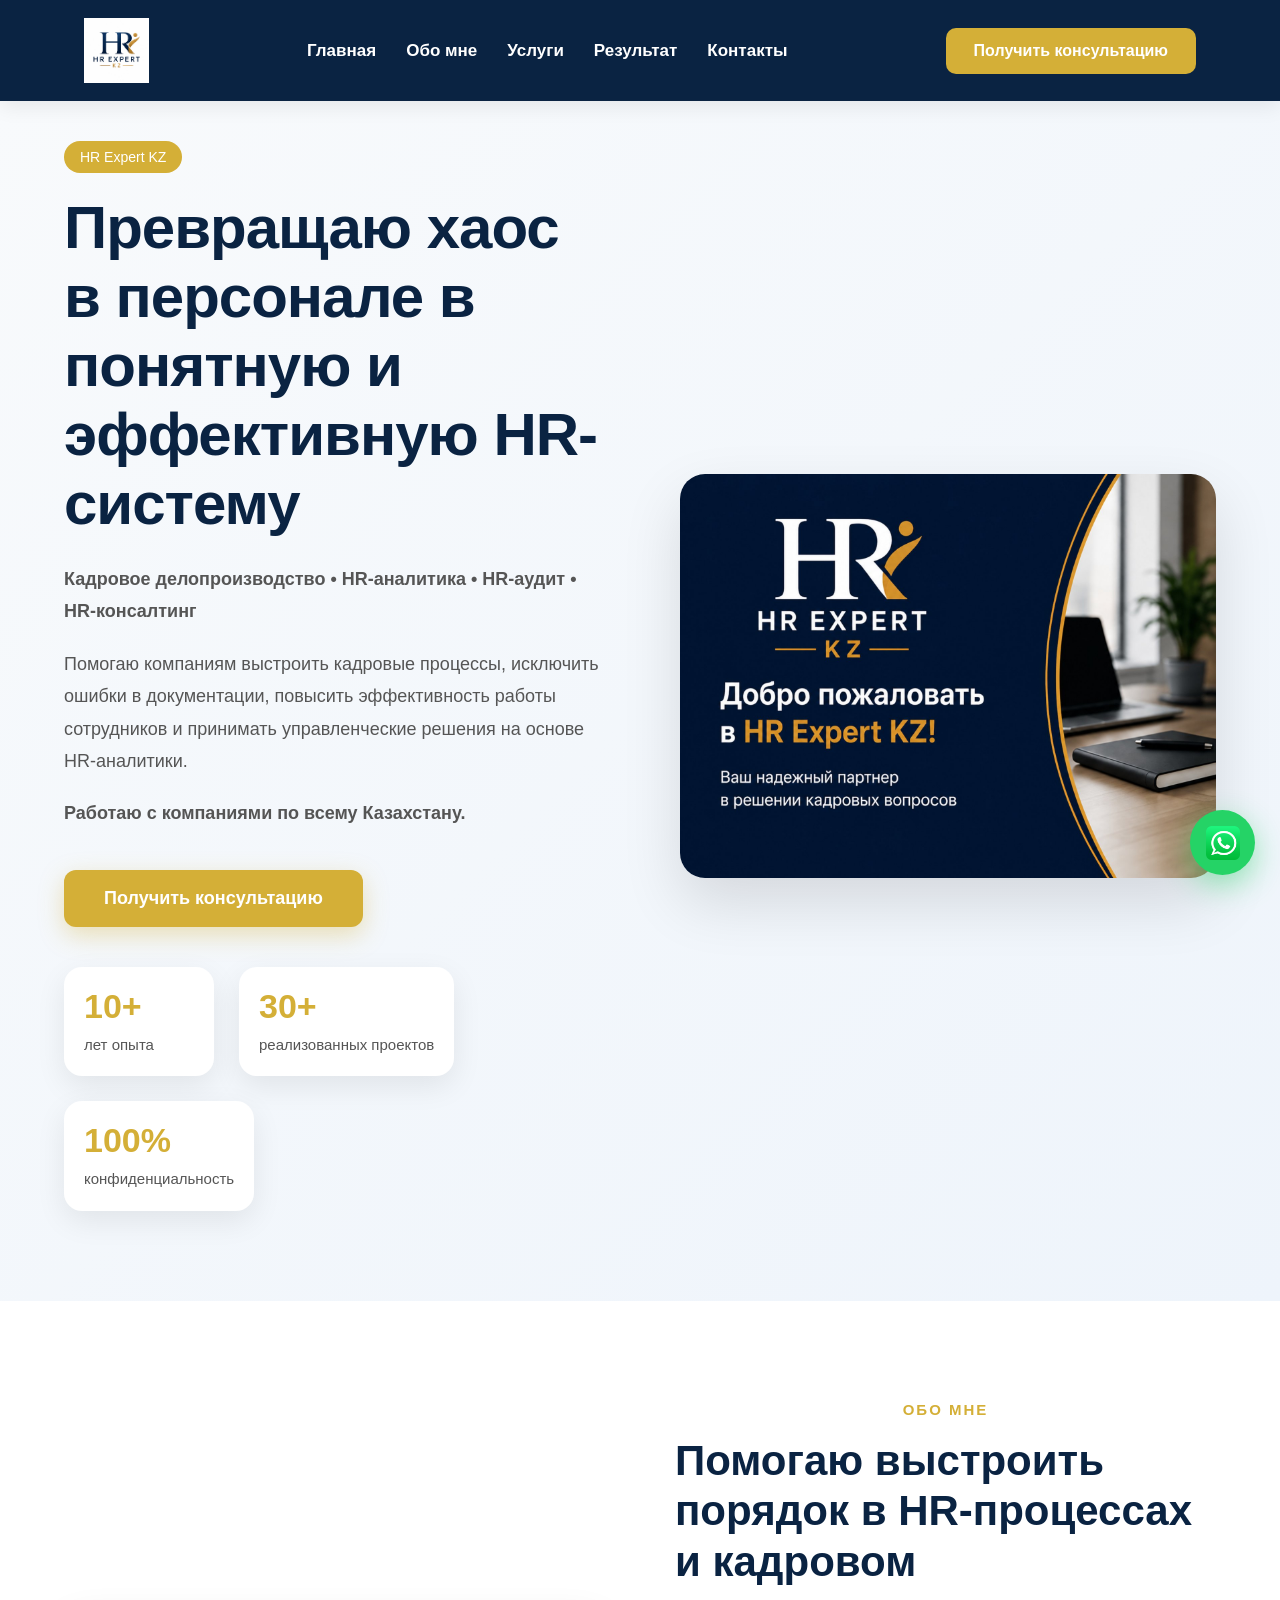
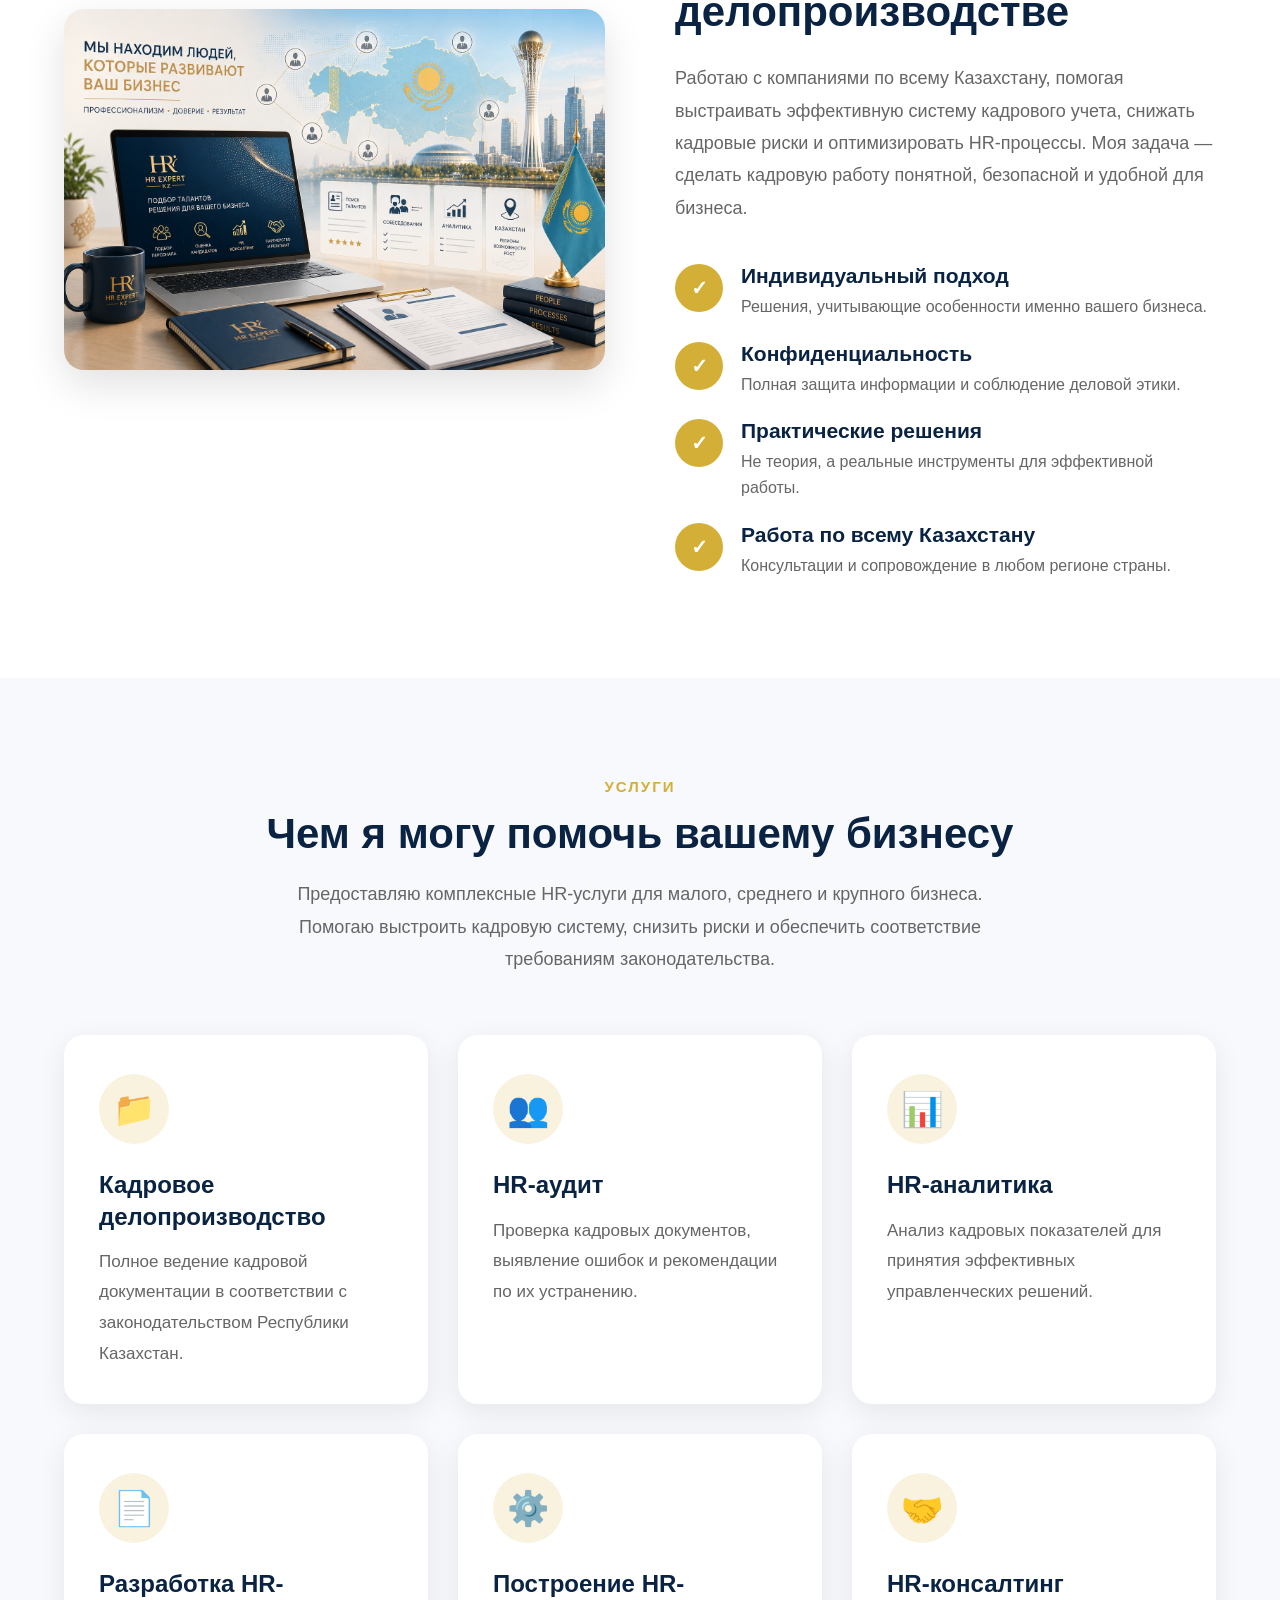
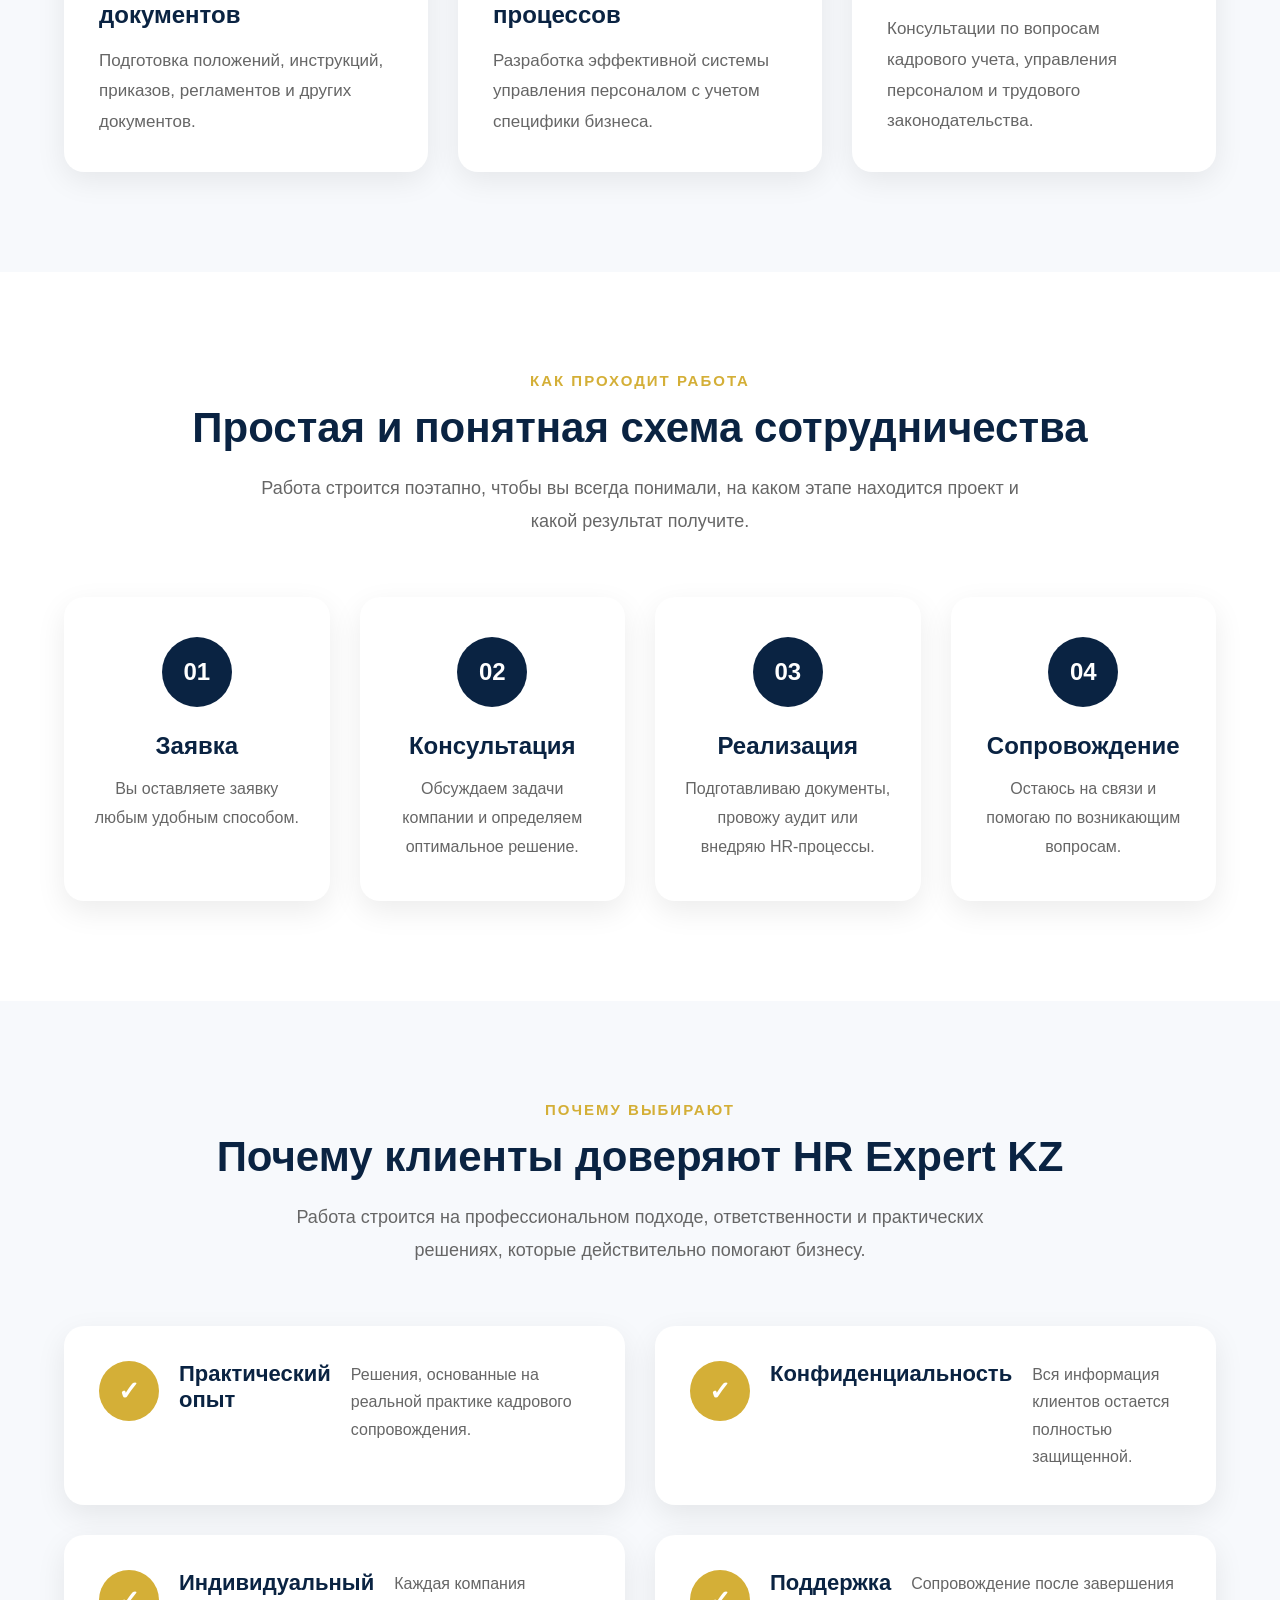
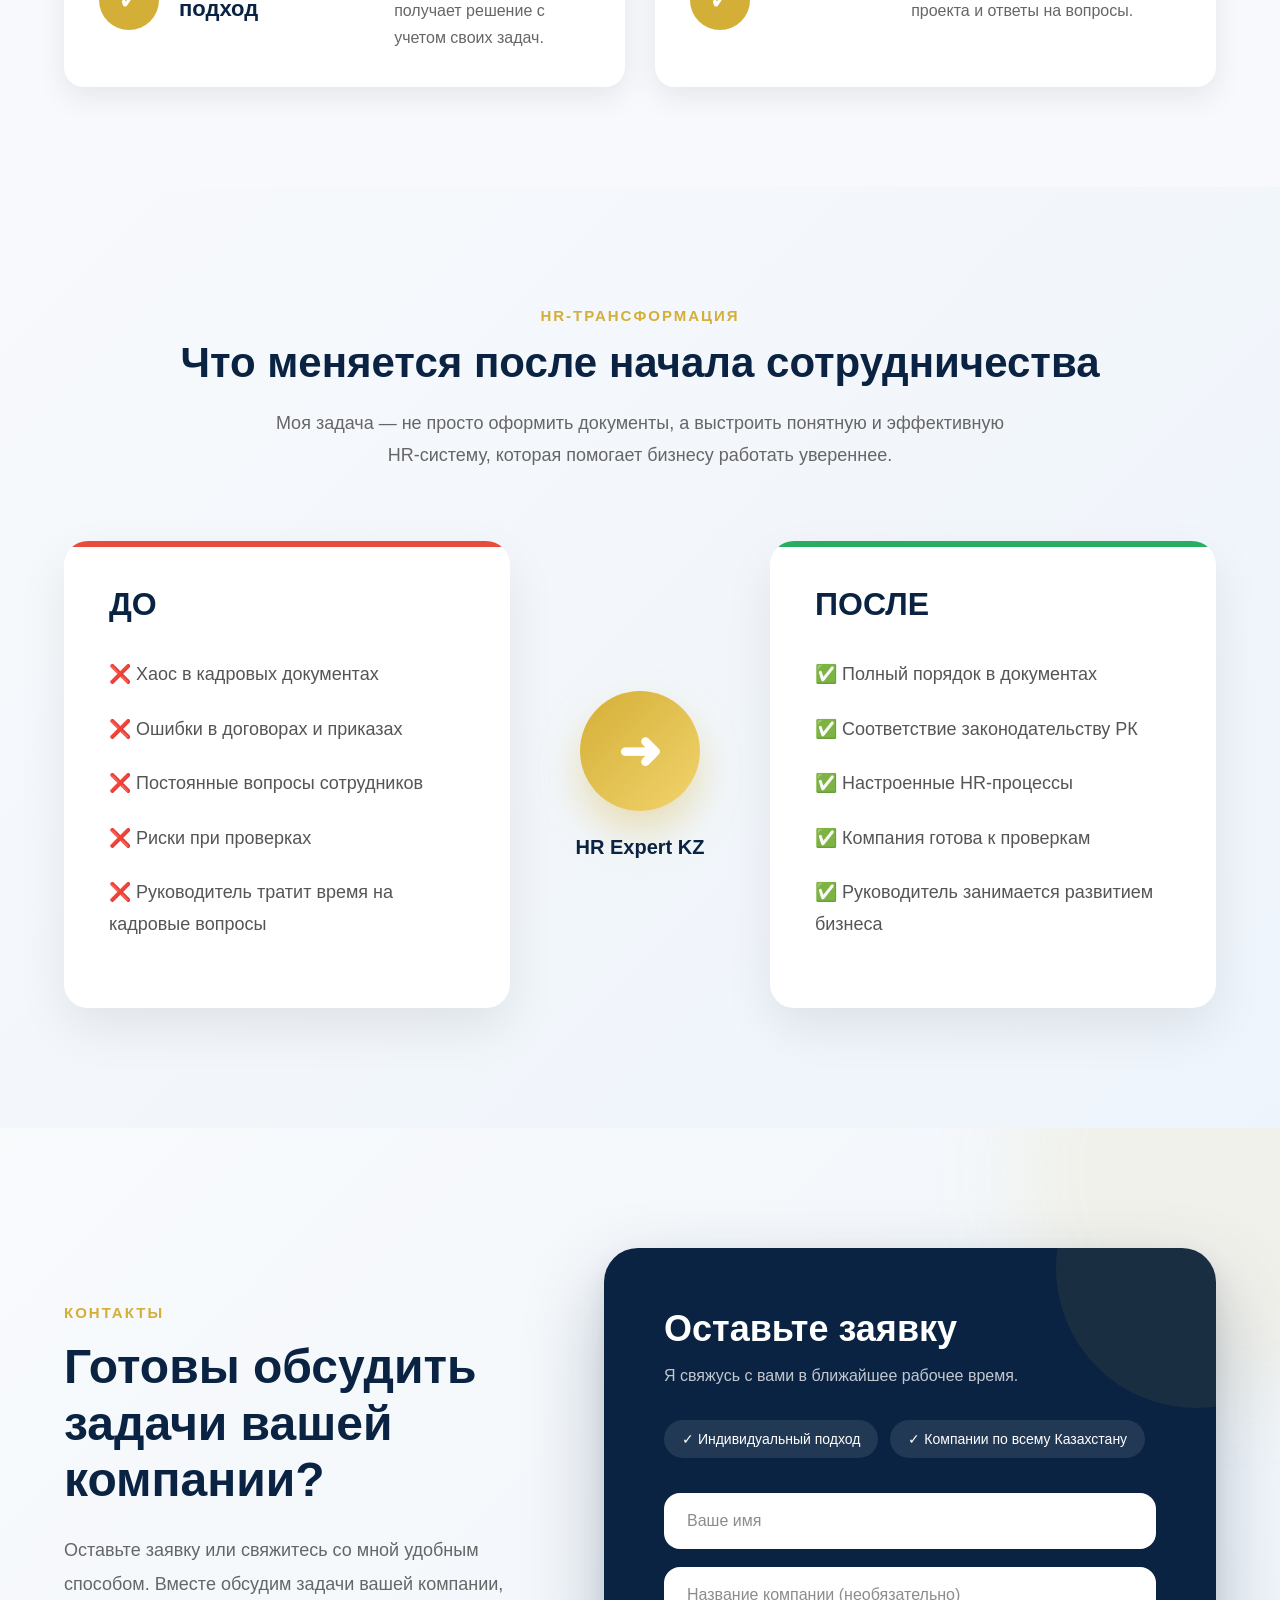
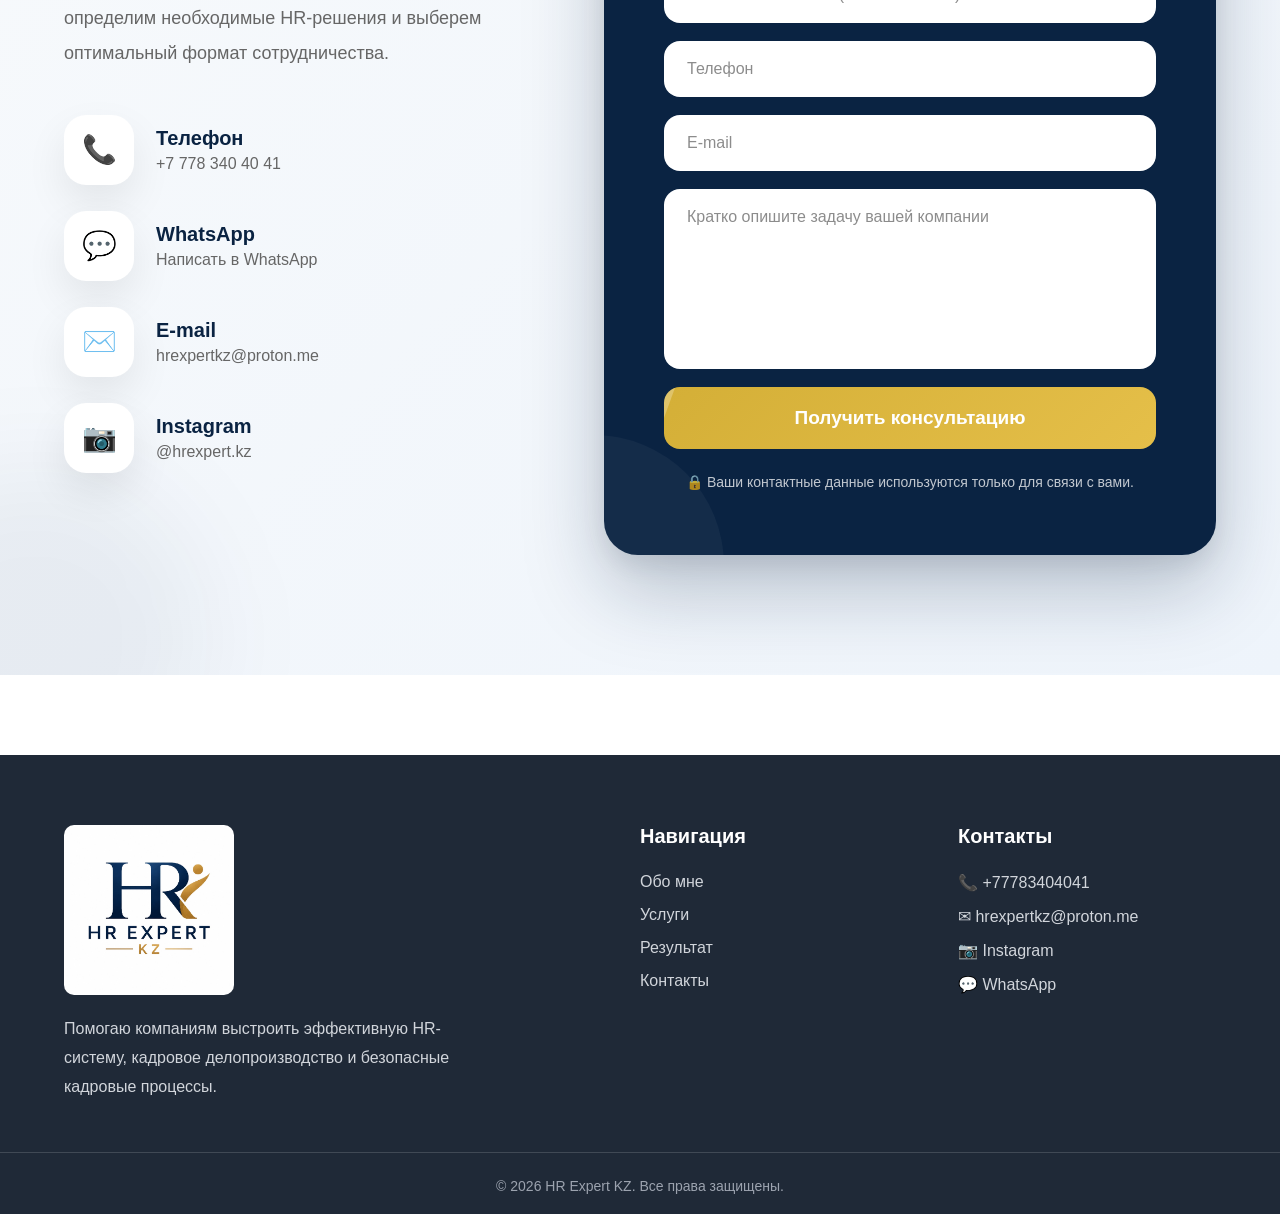
==== commit 99fe81d8: "new" ====
--- a/index.html
+++ b/index.html
@@ -20,6 +20,7 @@
     <link rel="icon" type="image/png" href="./images/favcon.jpg" />
     <link rel="canonical" href="https://hrexpert.kz/" />
     <link rel="stylesheet" href="./css/transform.css" />
+    <link rel="stylesheet" href="./css/preloader.css">
 
     <title>
       HR Expert KZ | Кадровое делопроизводство и HR-консалтинг в Казахстане
@@ -70,6 +71,19 @@
   </head>
 
   <body>
+    <div id="preloader">
+
+    <div class="loader">
+
+        <img src="./images/logo.jpg" alt="HR Expert KZ">
+
+        <h2>HR Expert KZ</h2>
+
+        <p>Кадровое делопроизводство • HR-консалтинг</p>
+
+    </div>
+
+</div>
     <header class="header">
       <div class="container">
         <a href="index.html" class="logo">
@@ -568,7 +582,7 @@
 
           <a href="#about">Обо мне</a>
           <a href="#services">Услуги</a>
-          <a href="#blog">Блог</a>
+          <a href="#transformation">Результат</a>
           <a href="#contacts">Контакты</a>
         </div>
 
@@ -599,19 +613,15 @@
     </a>
     <button id="topBtn">↑</button>
 
-    <script src="./js/script.js"></script>
-
-        <script src="./js/script.js"></script>
-
-    <script>
-        history.scrollRestoration = "manual";
-
-        window.addEventListener("load", function () {
-            window.scrollTo(0, 0);
-        });
-    </script>
+   <script src="./js/script.js"></script>
+
+<script>
+    history.scrollRestoration = "manual";
+
+    window.addEventListener("load", function () {
+        window.scrollTo(0, 0);
+    });
+</script>
 
 </body>
-</html>
-  </body>
-</html>
+</html>
--- a/css/contacts.css
+++ b/css/contacts.css
@@ -3,24 +3,87 @@
 =================================== */
 
 .contacts{
+
     padding:120px 0;
-    background:linear-gradient(135deg,#f7f9fc,#eef4fb);
+
+    background:linear-gradient(135deg,#f8fafc,#eef4fb);
+
+    position:relative;
+
     overflow:hidden;
+
 }
 
 .contacts *{
+
     box-sizing:border-box;
+
+}
+
+.contacts::before{
+
+    content:"";
+
+    position:absolute;
+
+    width:450px;
+
+    height:450px;
+
+    background:rgba(212,175,55,.08);
+
+    border-radius:50%;
+
+    top:-180px;
+
+    right:-180px;
+
+    filter:blur(40px);
+
+}
+
+.contacts::after{
+
+    content:"";
+
+    position:absolute;
+
+    width:350px;
+
+    height:350px;
+
+    background:rgba(10,35,66,.05);
+
+    border-radius:50%;
+
+    bottom:-140px;
+
+    left:-140px;
+
+    filter:blur(50px);
+
 }
 
 .contacts-container{
+
+    position:relative;
+
+    z-index:2;
+
     width:90%;
-    max-width:1300px;
-    margin:0 auto;
+
+    max-width:1320px;
+
+    margin:auto;
 
     display:grid;
-    grid-template-columns:0.9fr 1.1fr;
-    gap:70px;
+
+    grid-template-columns:460px 1fr;
+
+    gap:80px;
+
     align-items:center;
+
 }
 
 /* ==========================
@@ -28,57 +91,96 @@
 ========================== */
 
 .contacts-info{
+
     width:100%;
+
 }
 
 .contacts-info .section-subtitle{
+
     display:inline-block;
+
     color:#D4AF37;
+
     font-size:15px;
+
     font-weight:700;
+
     text-transform:uppercase;
+
     letter-spacing:2px;
+
     margin-bottom:18px;
+
 }
 
 .contacts-info h2{
-    font-size:46px;
-    line-height:1.2;
+
+    font-size:48px;
+
+    line-height:1.18;
+
     color:#0A2342;
-    margin-bottom:25px;
+
+    margin-bottom:24px;
+
+    font-weight:700;
+
 }
 
 .contacts-text{
+
     color:#666;
+
     font-size:18px;
-    line-height:1.8;
+
+    line-height:1.9;
+
     margin-bottom:45px;
+
 }
 
 .contact-item{
+
     display:flex;
+
     align-items:center;
-    gap:20px;
-    margin-bottom:28px;
+
+    gap:22px;
+
+    margin-bottom:26px;
+
+    transition:.35s;
+
+}
+
+.contact-item:hover{
+
+    transform:translateX(8px);
+
 }
 
 .contact-icon{
 
-    width:68px;
-    height:68px;
-    min-width:68px;
-
-    border-radius:18px;
-
-    background:#ffffff;
+    width:70px;
+
+    height:70px;
+
+    min-width:70px;
+
+    border-radius:22px;
+
+    background:#fff;
 
     display:flex;
+
     justify-content:center;
+
     align-items:center;
 
     font-size:28px;
 
-    box-shadow:0 15px 35px rgba(0,0,0,.08);
+    box-shadow:0 18px 40px rgba(0,0,0,.08);
 
     transition:.35s;
 
@@ -87,25 +189,32 @@
 .contact-item:hover .contact-icon{
 
     background:#D4AF37;
+
     color:#fff;
 
-    transform:translateY(-5px);
+    transform:rotate(-8deg) scale(1.08);
 
 }
 
 .contact-item h3{
 
     color:#0A2342;
+
     font-size:20px;
-    margin-bottom:6px;
+
+    margin-bottom:5px;
 
 }
 
 .contact-item a{
 
     color:#666;
+
     text-decoration:none;
+
     transition:.3s;
+
+    word-break:break-word;
 
 }
 
@@ -120,66 +229,125 @@
 
 .contact-form{
 
+    position:relative;
+
     width:100%;
-    max-width:720px;
-
-    justify-self:center;
+
+    max-width:760px;
+
+    justify-self:end;
 
     background:#0A2342;
 
-    border-radius:32px;
-
-    padding:55px;
-
-    box-shadow:0 35px 80px rgba(10,35,66,.25);
+    border-radius:34px;
+
+    padding:60px;
+
+    box-shadow:
+        0 35px 80px rgba(10,35,66,.25),
+        0 10px 25px rgba(0,0,0,.08);
+
+    overflow:hidden;
+
+    animation:formAppear .8s ease;
+
+}
+
+.contact-form::before{
+
+    content:"";
+
+    position:absolute;
+
+    top:-120px;
+
+    right:-120px;
+
+    width:280px;
+
+    height:280px;
+
+    border-radius:50%;
+
+    background:rgba(212,175,55,.08);
+
+}
+
+.contact-form::after{
+
+    content:"";
+
+    position:absolute;
+
+    bottom:-140px;
+
+    left:-140px;
+
+    width:260px;
+
+    height:260px;
+
+    border-radius:50%;
+
+    background:rgba(255,255,255,.04);
+
+}
+
+.contact-form>*{
 
     position:relative;
 
+    z-index:2;
+
 }
 
 .form-title{
 
     color:#fff;
 
-    font-size:34px;
+    font-size:36px;
+
+    font-weight:700;
 
     margin-bottom:12px;
 
-    font-weight:700;
-
 }
 
 .form-subtitle{
 
     color:rgba(255,255,255,.75);
 
-    line-height:1.7;
+    line-height:1.8;
+
+    font-size:16px;
 
     margin-bottom:30px;
 
-    font-size:16px;
-
-}
+}
+
+/* -------------------- */
 
 .contact-badge{
 
     display:flex;
 
+    flex-wrap:wrap;
+
     gap:12px;
 
-    flex-wrap:wrap;
-
     margin-bottom:35px;
 
 }
 
 .contact-badge span{
 
-    padding:10px 18px;
-
-    border-radius:30px;
-
-    background:rgba(255,255,255,.12);
+    padding:11px 18px;
+
+    border-radius:40px;
+
+    background:rgba(255,255,255,.10);
+
+    backdrop-filter:blur(10px);
 
     color:#fff;
 
@@ -189,6 +357,8 @@
 
 }
 
+/* -------------------- */
+
 .contact-form form{
 
     display:flex;
@@ -198,21 +368,23 @@
     gap:18px;
 
 }
+
+/* -------------------- */
 
 .contact-form input,
 .contact-form textarea{
 
     width:100%;
 
-    border:none;
+    border:1px solid transparent;
 
     outline:none;
 
-    background:#fff;
+    background:#ffffff;
 
     color:#0A2342;
 
-    border-radius:14px;
+    border-radius:16px;
 
     padding:18px 22px;
 
@@ -220,41 +392,54 @@
 
     font-family:inherit;
 
-    transition:.3s;
+    transition:.35s;
 
 }
 
 .contact-form input::placeholder,
 .contact-form textarea::placeholder{
 
-    color:#888;
+    color:#8c8c8c;
 
 }
 
 .contact-form textarea{
 
+    min-height:180px;
+
     resize:none;
 
-    min-height:170px;
+}
+
+.contact-form input:hover,
+.contact-form textarea:hover{
+
+    border-color:#D4AF37;
 
 }
 
 .contact-form input:focus,
 .contact-form textarea:focus{
 
-    box-shadow:0 0 0 3px #D4AF37;
-
-}
+    border-color:#D4AF37;
+
+    box-shadow:0 0 0 4px rgba(212,175,55,.25);
+
+}
+
+/* -------------------- */
 
 .contact-form button{
 
-    width:100%;
+    position:relative;
+
+    overflow:hidden;
 
     border:none;
 
     cursor:pointer;
 
-    background:#D4AF37;
+    background:linear-gradient(135deg,#D4AF37,#E5BF49);
 
     color:#fff;
 
@@ -262,44 +447,211 @@
 
     font-weight:600;
 
-    border-radius:14px;
-
     padding:20px;
 
+    border-radius:16px;
+
     transition:.35s;
 
 }
 
+.contact-form button::before{
+
+    content:"";
+
+    position:absolute;
+
+    left:-120%;
+
+    top:0;
+
+    width:120%;
+
+    height:100%;
+
+    background:rgba(255,255,255,.25);
+
+    transform:skewX(-20deg);
+
+    transition:.7s;
+
+}
+
+.contact-form button:hover::before{
+
+    left:120%;
+
+}
+
 .contact-form button:hover{
 
-    background:#c79b15;
-
-    transform:translateY(-3px);
-
-    box-shadow:0 18px 35px rgba(0,0,0,.25);
-
-}
+    transform:translateY(-4px);
+
+    box-shadow:0 20px 45px rgba(212,175,55,.35);
+
+}
+
+.contact-form button:active{
+
+    transform:scale(.98);
+
+}
+
+#submitBtn:disabled{
+
+    opacity:.7;
+
+    cursor:not-allowed;
+
+}
+
+/* -------------------- */
 
 .form-note{
 
-    margin-top:20px;
+    margin-top:22px;
+
+    text-align:center;
 
     color:rgba(255,255,255,.75);
 
+    font-size:14px;
+
+    line-height:1.7;
+
+}
+
+/* -------------------- */
+
+.success-message{
+
+    display:none;
+
+    margin-top:24px;
+
+    padding:18px;
+
+    border-radius:16px;
+
+    background:#edf9f1;
+
+    border:1px solid #9ad8ad;
+
+    color:#147a35;
+
     text-align:center;
 
-    font-size:14px;
-
-    line-height:1.6;
+    font-weight:600;
+
+    animation:fadeMessage .4s ease;
+
+}
+
+.success-message.show{
+
+    display:block;
+
+}
+
+@keyframes fadeMessage{
+
+    from{
+
+        opacity:0;
+
+        transform:translateY(15px);
+
+    }
+
+    to{
+
+        opacity:1;
+
+        transform:translateY(0);
+
+    }
+
+}
+
+@keyframes formAppear{
+
+    from{
+
+        opacity:0;
+
+        transform:translateY(35px);
+
+    }
+
+    to{
+
+        opacity:1;
+
+        transform:translateY(0);
+
+    }
 
 }
 /* ===================================
    ADAPTIVE
 =================================== */
 
+/* ---------- Ноутбуки ---------- */
+
+@media (max-width:1200px){
+
+.contacts{
+
+    padding:100px 0;
+
+}
+
+.contacts-container{
+
+    grid-template-columns:1fr;
+
+    gap:60px;
+
+}
+
+.contacts-info{
+
+    max-width:850px;
+
+    margin:auto;
+
+    text-align:center;
+
+}
+
+.contacts-text{
+
+    max-width:700px;
+
+    margin:0 auto 45px;
+
+}
+
+.contact-item{
+
+    justify-content:center;
+
+}
+
+.contact-form{
+
+    justify-self:center;
+
+    max-width:760px;
+
+}
+
+}
+
+
 /* ---------- Планшеты ---------- */
 
-@media (max-width:1100px){
+@media (max-width:992px){
 
 .contacts{
 
@@ -307,372 +659,267 @@
 
 }
 
+.contacts-info h2{
+
+    font-size:40px;
+
+}
+
+.contact-form{
+
+    padding:45px;
+
+}
+
+.form-title{
+
+    font-size:32px;
+
+}
+
+.contact-badge{
+
+    justify-content:center;
+
+}
+
+}
+
+
+/* ---------- Телефон ---------- */
+
+@media (max-width:768px){
+
+.contacts{
+
+    padding:70px 0;
+
+}
+
 .contacts-container{
 
-    grid-template-columns:1fr;
-    gap:60px;
+    width:92%;
+
+    gap:45px;
 
 }
 
 .contacts-info{
 
+    text-align:left;
+
+}
+
+.contacts-info h2{
+
+    font-size:34px;
+
+}
+
+.contacts-text{
+
+    font-size:16px;
+
+    line-height:1.8;
+
+}
+
+.contact-item{
+
+    justify-content:flex-start;
+
+    align-items:flex-start;
+
+}
+
+.contact-icon{
+
+    width:58px;
+
+    height:58px;
+
+    min-width:58px;
+
+    border-radius:16px;
+
+    font-size:24px;
+
+}
+
+.contact-item h3{
+
+    font-size:18px;
+
+}
+
+.contact-item a{
+
+    font-size:15px;
+
+}
+
+.contact-form{
+
+    padding:30px;
+
+    border-radius:26px;
+
+}
+
+.form-title{
+
+    font-size:28px;
+
+}
+
+.form-subtitle{
+
+    font-size:15px;
+
+}
+
+.contact-badge{
+
+    flex-direction:column;
+
+}
+
+.contact-badge span{
+
+    width:100%;
+
+    text-align:center;
+
+}
+
+.contact-form input,
+
+.contact-form textarea{
+
+    padding:16px;
+
+    font-size:15px;
+
+}
+
+.contact-form textarea{
+
+    min-height:150px;
+
+}
+
+.contact-form button{
+
+    padding:18px;
+
+    font-size:17px;
+
+}
+
+.form-note{
+
+    font-size:13px;
+
+}
+
+}
+
+
+/* ---------- Маленькие телефоны ---------- */
+
+@media (max-width:480px){
+
+.contacts{
+
+    padding:60px 0;
+
+}
+
+.contacts-container{
+
+    width:94%;
+
+}
+
+.contacts-info h2{
+
+    font-size:28px;
+
+}
+
+.contacts-text{
+
+    font-size:15px;
+
+}
+
+.contact-icon{
+
+    width:52px;
+
+    height:52px;
+
+    min-width:52px;
+
+    font-size:21px;
+
+}
+
+.contact-form{
+
+    padding:22px;
+
+    border-radius:22px;
+
+}
+
+.form-title{
+
+    font-size:24px;
+
+}
+
+.contact-form input,
+
+.contact-form textarea{
+
+    padding:15px;
+
+    font-size:14px;
+
+}
+
+.contact-form button{
+
+    font-size:16px;
+
+    padding:16px;
+
+}
+
+}
+
+
+/* ---------- Большие мониторы ---------- */
+
+@media (min-width:1500px){
+
+.contacts-container{
+
+    max-width:1450px;
+
+}
+
+.contacts-info h2{
+
+    font-size:56px;
+
+}
+
+.contact-form{
+
     max-width:800px;
-    margin:0 auto;
-    text-align:center;
-
-}
-
-.contact-item{
-
-    justify-content:center;
-
-}
-
-.contact-form{
-
-    width:100%;
-    max-width:750px;
-    margin:0 auto;
-    padding:45px;
-
-}
-
-}
-
-/* ---------- Телефоны ---------- */
-
-@media (max-width:768px){
-
-.contacts{
-
-    padding:70px 0;
-
-}
-
-.contacts-container{
-
-    width:92%;
-    gap:40px;
-
-}
-
-.contacts-info{
-
-    text-align:left;
-
-}
-
-.contacts-info h2{
-
-    font-size:34px;
-
-}
-
-.contacts-text{
-
-    font-size:16px;
-
-    margin-bottom:35px;
-
-}
-
-.contact-item{
-
-    justify-content:flex-start;
-    align-items:flex-start;
-
-}
-
-.contact-icon{
-
-    width:55px;
-    height:55px;
-    min-width:55px;
-
-    font-size:24px;
-
-}
-
-.contact-item h3{
-
-    font-size:18px;
-
-}
-
-.contact-item a{
-
-    font-size:15px;
-
-}
-
-.contact-form{
-
-    padding:28px;
-    border-radius:24px;
-
-}
-
-.form-title{
-
-    font-size:28px;
-
-}
-
-.form-subtitle{
-
-    font-size:15px;
-    margin-bottom:25px;
-
-}
-
-.contact-badge{
-
-    flex-direction:column;
-    gap:10px;
-
-}
-
-.contact-badge span{
-
-    width:100%;
-    text-align:center;
-
-}
-
-.contact-form input,
-.contact-form textarea{
-
-    padding:16px;
-    font-size:15px;
-
-}
-
-.contact-form textarea{
-
-    min-height:140px;
-
-}
-
-.contact-form button{
-
-    padding:18px;
-    font-size:17px;
-
-}
-
-.form-note{
-
-    font-size:13px;
-
-}
-
-}
-
-/* ---------- Маленькие телефоны ---------- */
-
-@media (max-width:480px){
-
-.contacts{
-
-    padding:60px 0;
-
-}
-
-.contacts-container{
-
-    width:94%;
-
-}
-
-.contacts-info h2{
-
-    font-size:28px;
-
-}
-
-.contacts-text{
-
-    font-size:15px;
-
-}
-
-.contact-form{
-
-    padding:22px;
-
-}
-
-.contact-icon{
-
-    width:50px;
-    height:50px;
-    min-width:50px;
-
-    font-size:20px;
-
-}
-
-.contact-item h3{
-
-    font-size:17px;
-
-}
-
-.contact-item a{
-
-    font-size:14px;
-
-}
-
-.contact-form input,
-.contact-form textarea{
-
-    font-size:14px;
-    padding:15px;
-
-}
-
-.contact-form button{
-
-    font-size:16px;
-    padding:16px;
-
-}
-
-}
-
-/* ---------- Большие мониторы ---------- */
-
-@media (min-width:1400px){
-
-.contacts-container{
-
-    max-width:1400px;
-
-}
-
-.contact-form{
-
-    max-width:760px;
-
-}
-
-.contacts-info h2{
-
-    font-size:52px;
-
-}
-
-}
-#submitBtn:disabled {
-  opacity: 0.7;
-  cursor: not-allowed;
-}
-#submitBtn:disabled {
-
-    opacity: 0.7;
-
-    cursor: not-allowed;
-
-}
-
-
-/* ===================================
-   SUCCESS MESSAGE
-=================================== */
-
-.success-message {
-
-    display: none;
-
-    margin-top: 20px;
-
-    padding: 15px 20px;
-
-    border-radius: 12px;
-
-    background: rgba(212,175,55,0.15);
-
-    color: #ffffff;
-
-    text-align: center;
-
-    font-size: 15px;
-
-    line-height: 1.5;
-
-    opacity: 0;
-
-    transform: translateY(-10px);
-
-    transition: all .4s ease;
-
-}
-
-
-.success-message.show {
-
-    display: block;
-
-    opacity: 1;
-
-    transform: translateY(0);
-
-}
-.contact-form button {
-    position: relative;
-    overflow: hidden;
-}
-
-
-.contact-form button::before {
-
-    content: "";
-
-    position: absolute;
-
-    top: 0;
-    left: -100%;
-
-    width: 100%;
-    height: 100%;
-
-    background: rgba(255,255,255,0.25);
-
-    transition: .5s;
-
-}
-
-
-.contact-form button:hover::before {
-
-    left: 100%;
-
-}
-.contact-form {
-
-    animation: formAppear 1s ease forwards;
-
-}
-
-
-@keyframes formAppear {
-
-    from {
-
-        opacity: 0;
-
-        transform: translateY(40px);
-
-    }
-
-
-    to {
-
-        opacity: 1;
-
-        transform: translateY(0);
-
-    }
-
-}+
+}
+
+};
--- a/css/preloader.css
+++ b/css/preloader.css
@@ -0,0 +1,131 @@
+/* ===========================
+   PRELOADER
+=========================== */
+
+#preloader{
+
+    position:fixed;
+
+    inset:0;
+
+    background:#ffffff;
+
+    z-index:99999;
+
+    display:flex;
+
+    justify-content:center;
+
+    align-items:center;
+
+    transition:.8s;
+
+}
+
+#preloader.hide{
+
+    opacity:0;
+
+    visibility:hidden;
+
+}
+
+.loader{
+
+    text-align:center;
+
+    animation:fadeUp .8s ease;
+
+}
+
+.loader img{
+
+    width:120px;
+
+    height:120px;
+
+    border-radius:50%;
+
+    object-fit:cover;
+
+    box-shadow:0 15px 40px rgba(0,0,0,.12);
+
+    margin-bottom:25px;
+
+}
+
+.loader h2{
+
+    color:#0A2342;
+
+    font-size:34px;
+
+    margin-bottom:10px;
+
+}
+
+.loader p{
+
+    color:#888;
+
+    font-size:16px;
+
+}
+
+.loader::after{
+
+    content:"";
+
+    display:block;
+
+    width:120px;
+
+    height:5px;
+
+    border-radius:30px;
+
+    margin:35px auto 0;
+
+    background:linear-gradient(90deg,#D4AF37,#0A2342,#D4AF37);
+
+    background-size:300%;
+
+    animation:loading 1.5s infinite linear;
+
+}
+
+@keyframes loading{
+
+0%{
+
+background-position:0%;
+
+}
+
+100%{
+
+background-position:300%;
+
+}
+
+}
+
+@keyframes fadeUp{
+
+from{
+
+opacity:0;
+
+transform:translateY(20px);
+
+}
+
+to{
+
+opacity:1;
+
+transform:translateY(0);
+
+}
+
+}
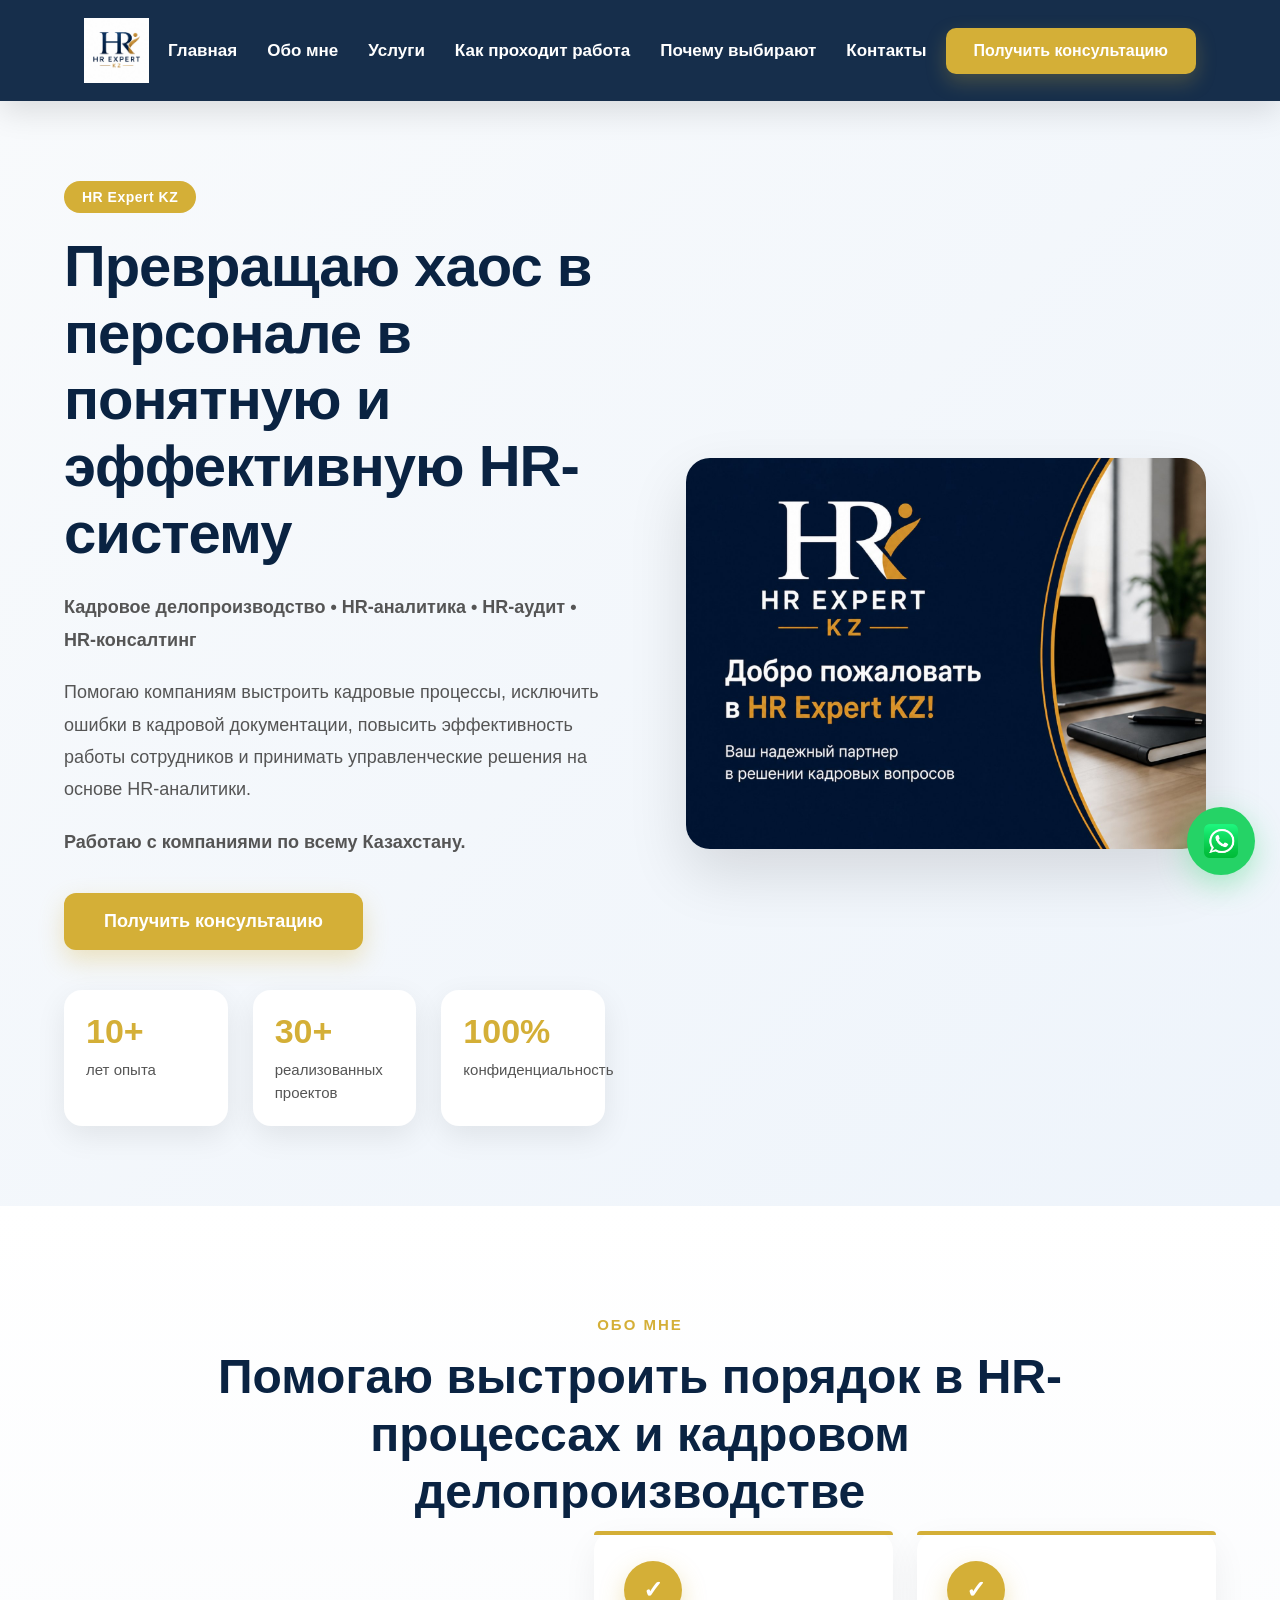
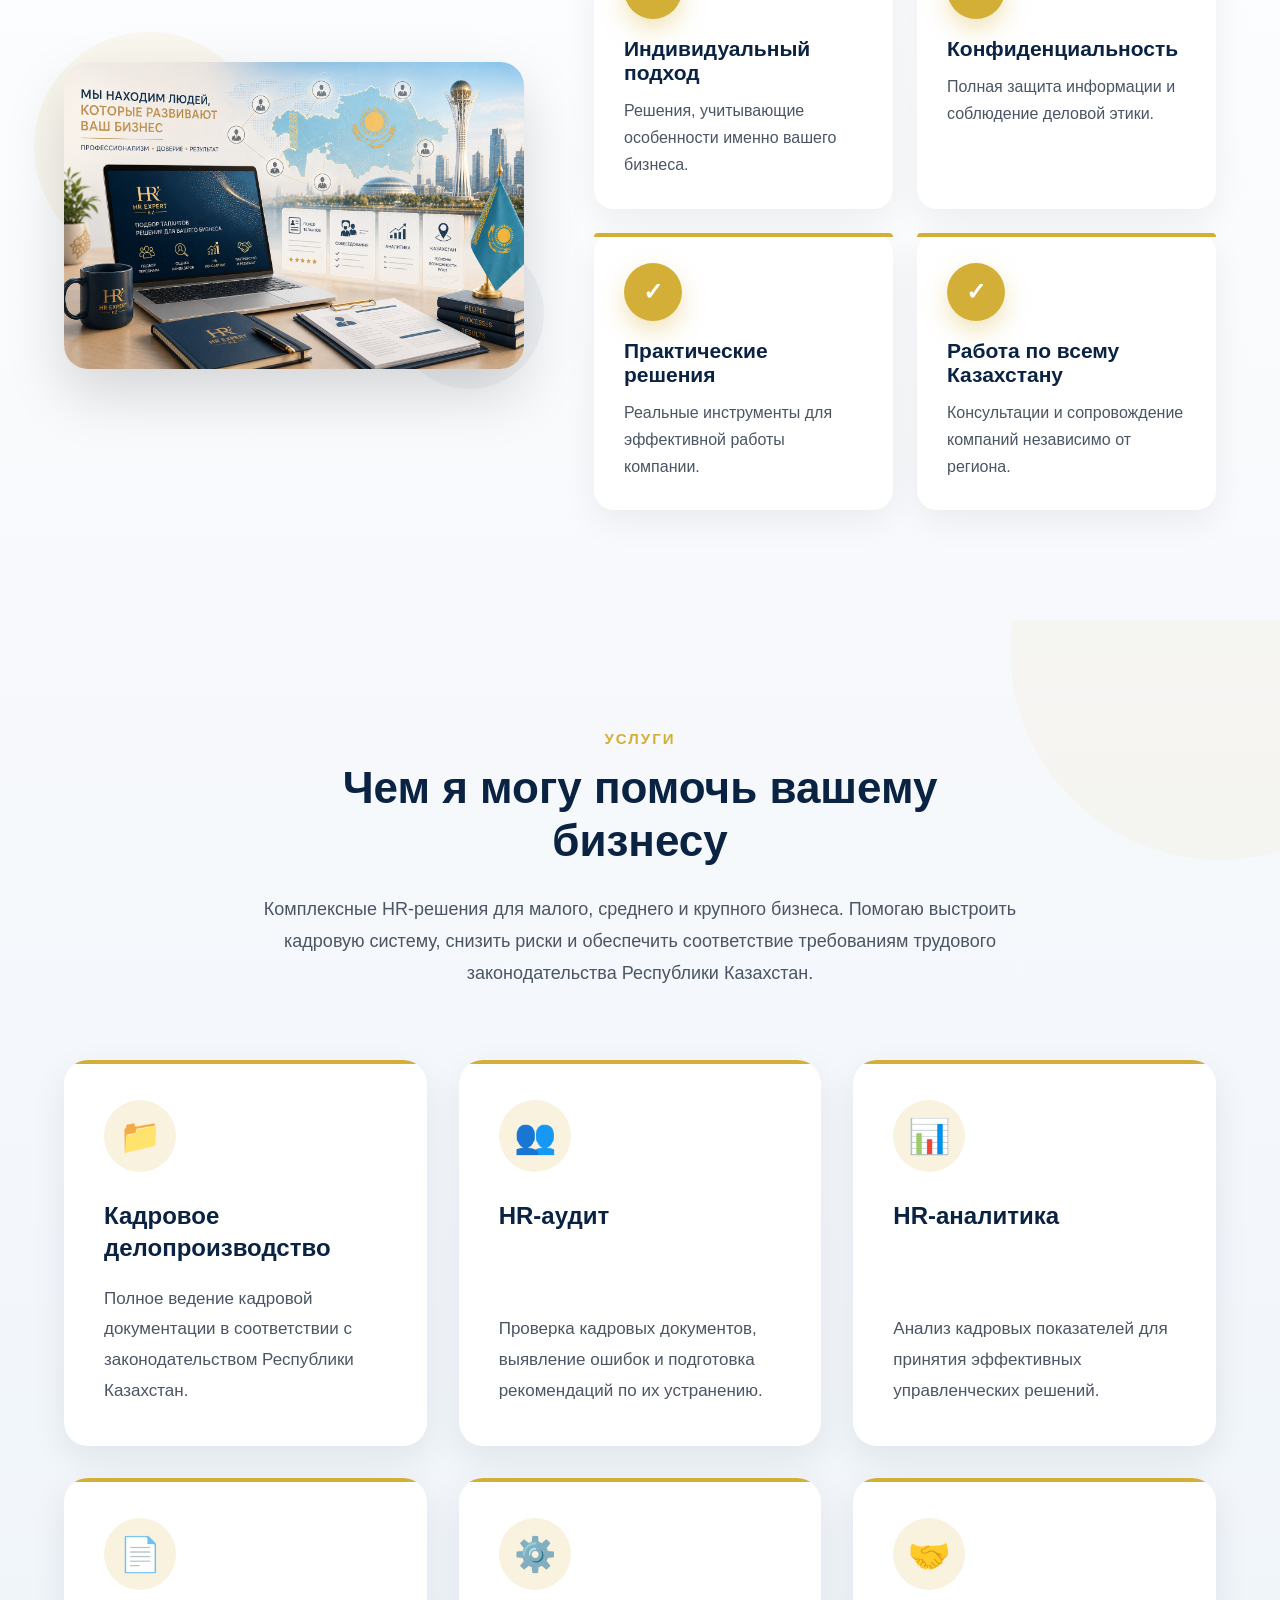
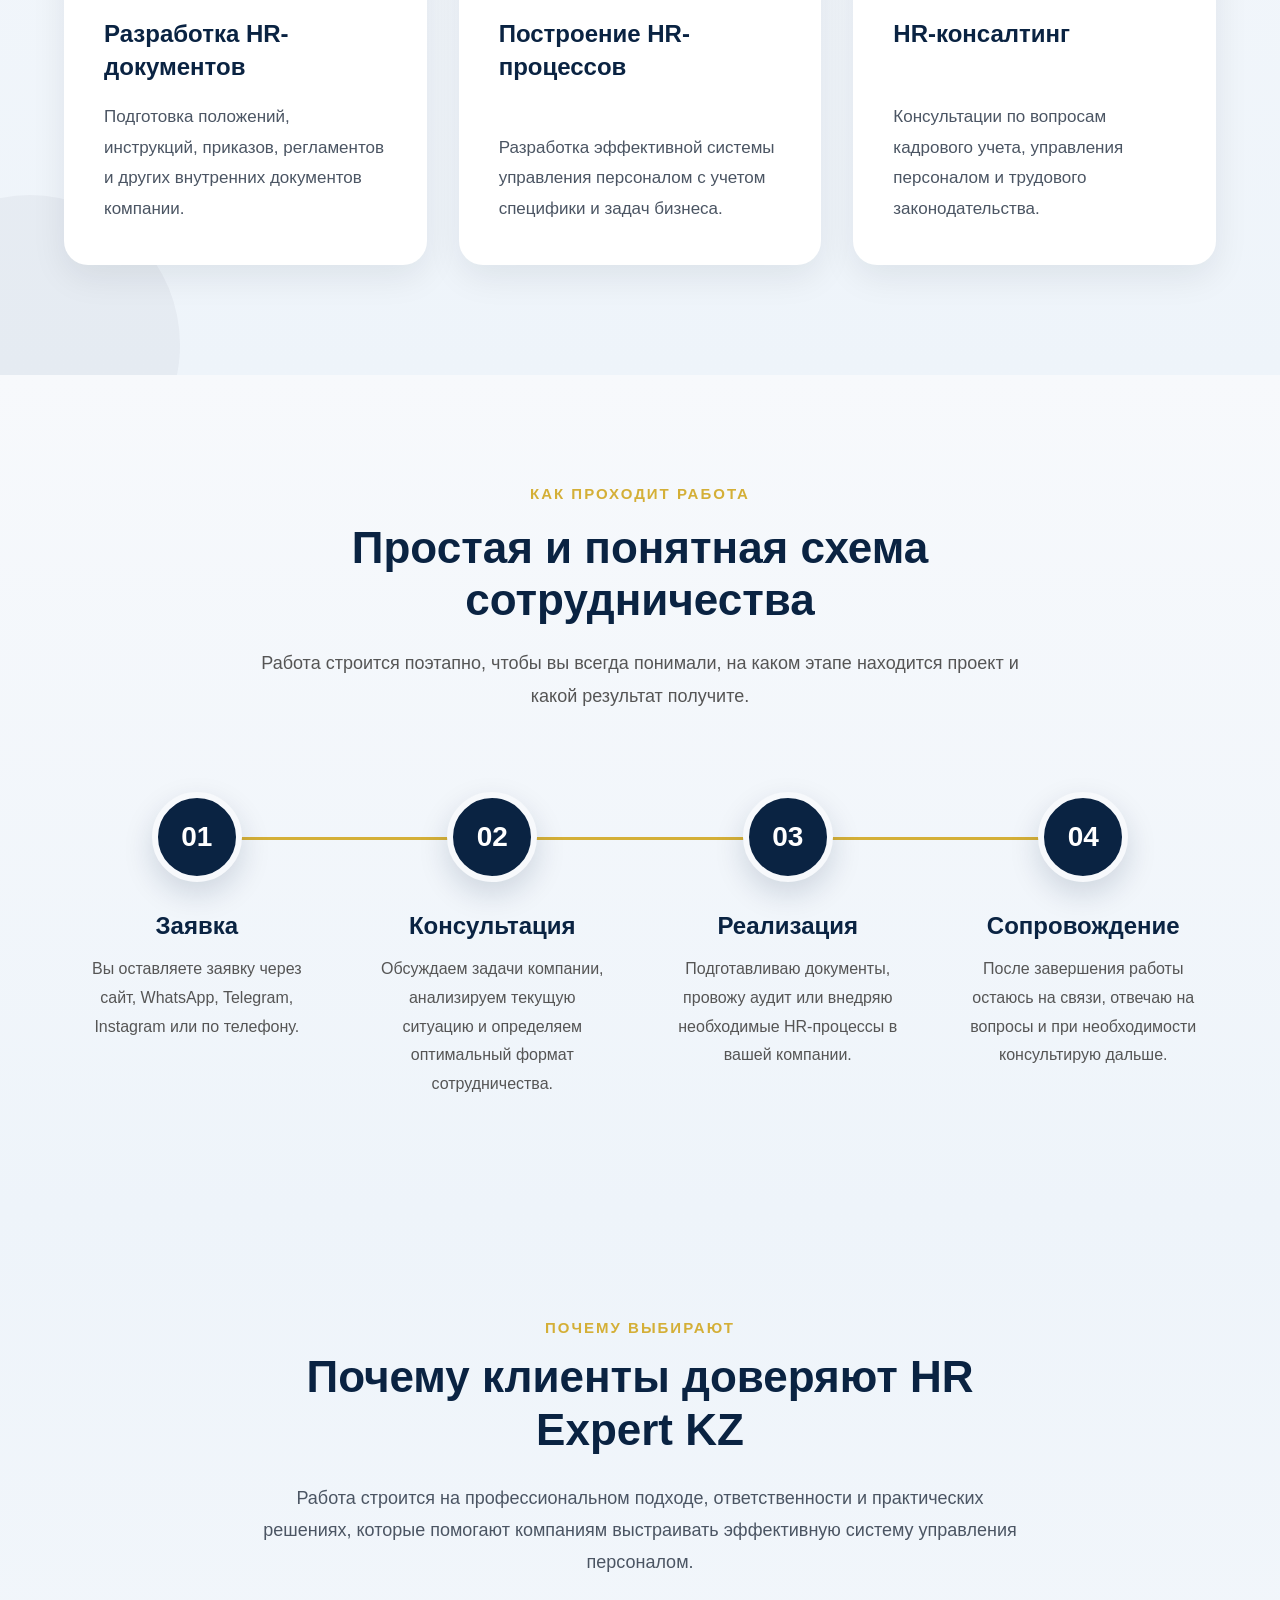
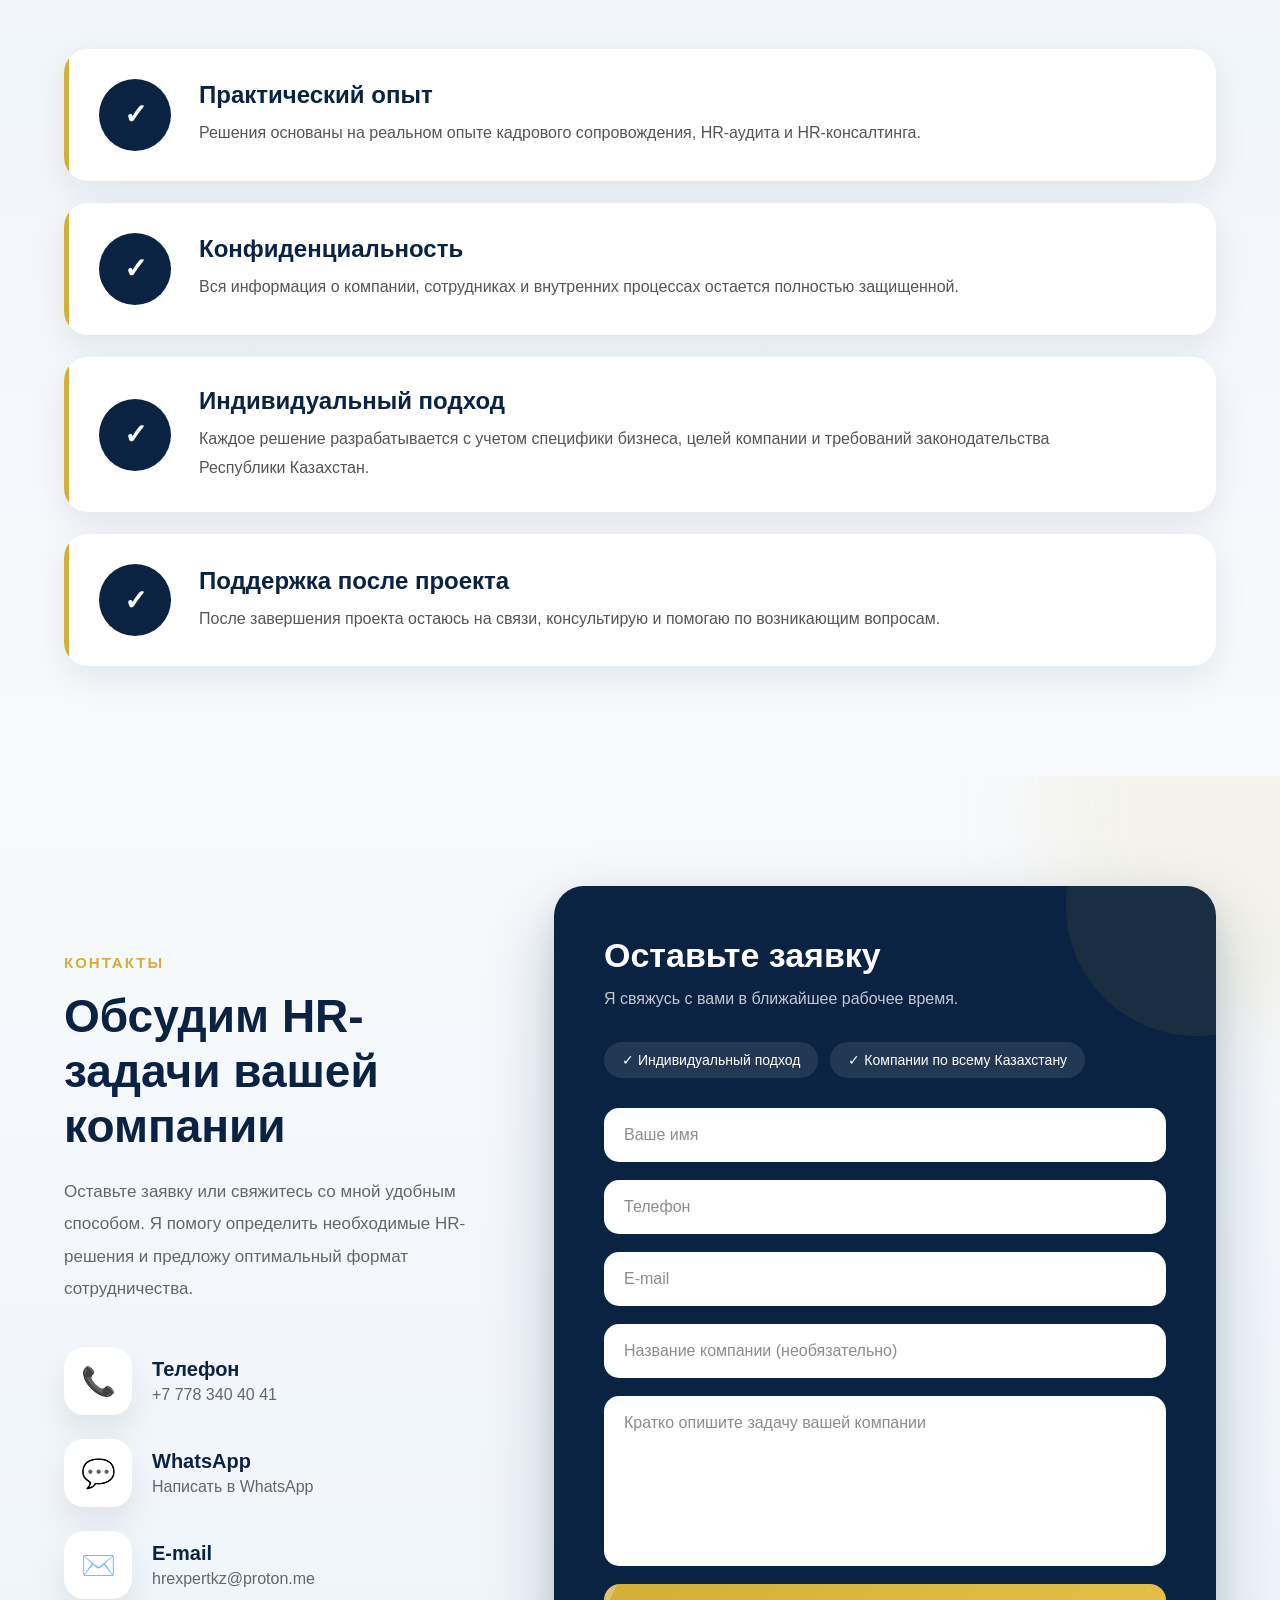
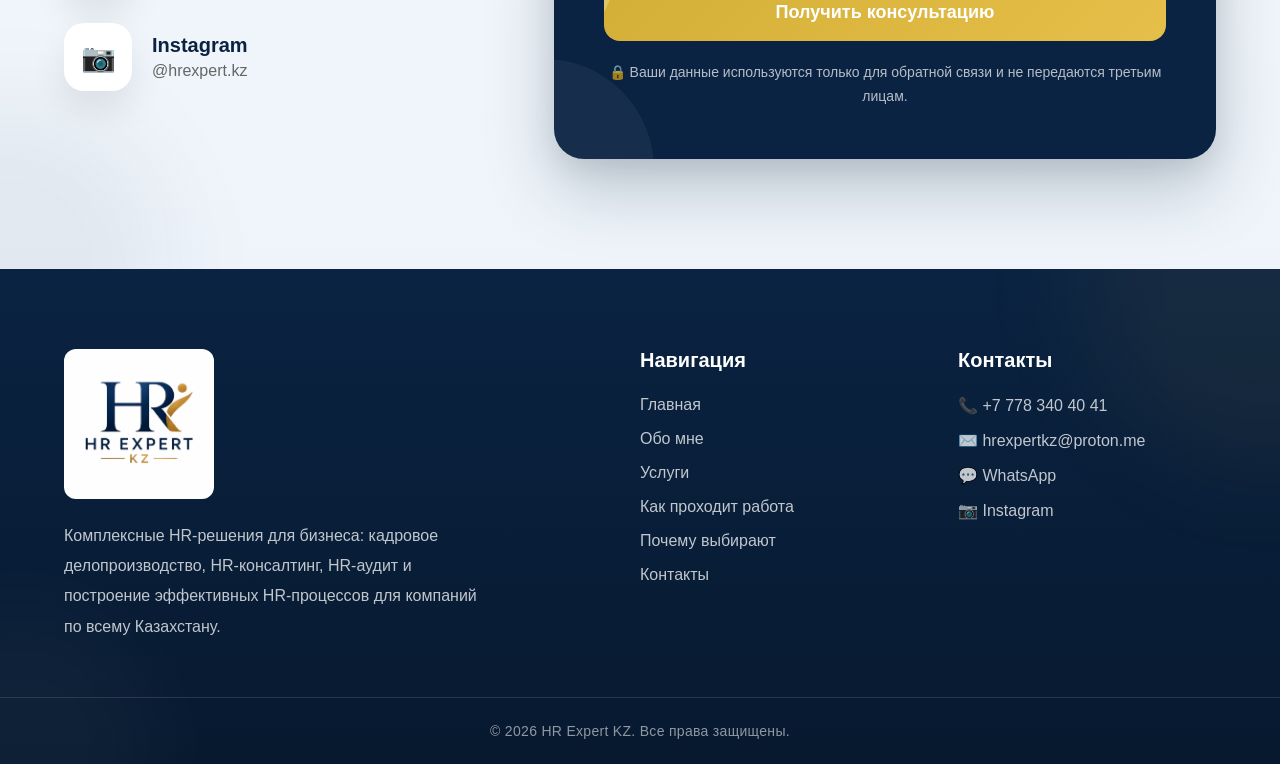
==== commit bb9794db: "new" ====
--- a/index.html
+++ b/index.html
@@ -11,7 +11,6 @@
     <link rel="stylesheet" href="./css/services.css" />
     <link rel="stylesheet" href="./css/work.css" />
     <link rel="stylesheet" href="./css/why.css" />
-    <link rel="stylesheet" href="./css/blog.css" />
     <link rel="stylesheet" href="./css/contacts.css" />
     <link rel="stylesheet" href="./css/footer.css" />
     <link rel="stylesheet" href="./css/whatsapp.css" />
@@ -19,7 +18,6 @@
     <link rel="stylesheet" href="./css/adaptive.css" />
     <link rel="icon" type="image/png" href="./images/favcon.jpg" />
     <link rel="canonical" href="https://hrexpert.kz/" />
-    <link rel="stylesheet" href="./css/transform.css" />
     <link rel="stylesheet" href="./css/preloader.css">
 
     <title>
@@ -71,557 +69,778 @@
   </head>
 
   <body>
-    <div id="preloader">
-
+
+  <div id="preloader">
     <div class="loader">
-
-        <img src="./images/logo.jpg" alt="HR Expert KZ">
-
-        <h2>HR Expert KZ</h2>
-
-        <p>Кадровое делопроизводство • HR-консалтинг</p>
-
-    </div>
-
+        <img src="./images/logostart.png" alt="HR Expert KZ">
+    </div>
 </div>
-    <header class="header">
-      <div class="container">
-        <a href="index.html" class="logo">
-          <img src="./images/logo.jpg" alt="HR Expert KZ" loading="lazy" />
+
+  <header class="header">
+
+    <div class="container">
+
+        <!-- Логотип -->
+
+        <a href="#hero" class="logo">
+            <img
+                src="./images/logo.jpg"
+                alt="HR Expert KZ"
+                loading="lazy"
+            >
         </a>
-        <button class="menu-toggle">☰</button>
+
+        <!-- Бургер -->
+
+        <button class="menu-toggle">
+            ☰
+        </button>
+
+        <!-- Навигация -->
 
         <nav class="nav">
-          <a href="index.html">Главная</a>
-
-          <a href="#about">Обо мне</a>
-
-          <a href="#services">Услуги</a>
-
-          <a href="#transformation">Результат</a>
-
-          <a href="#contacts">Контакты</a>
+
+            <a href="#hero">Главная</a>
+
+            <a href="#about">Обо мне</a>
+
+            <a href="#services">Услуги</a>
+
+            <a href="#work">Как проходит работа</a>
+
+            <a href="#why">Почему выбирают</a>
+
+            <a href="#contacts">Контакты</a>
+
         </nav>
 
-        <a href="#contacts" class="header-btn"> Получить консультацию </a>
-      </div>
-    </header>
-
-    <section class="hero">
-      <div class="container hero-container">
+        <!-- Кнопка -->
+
+        <a href="#contacts" class="header-btn">
+            Получить консультацию
+        </a>
+
+    </div>
+
+</header>
+
+<section class="hero" id="hero">
+    <div class="container hero-container">
+
         <div class="hero-text">
-          <span class="hero-tag"> HR Expert KZ </span>
-
-          <h1>
-            Превращаю хаос в персонале в понятную и эффективную HR-систему
-          </h1>
-
-          <p class="hero-subtitle">
-            Кадровое делопроизводство • HR-аналитика • HR-аудит • HR-консалтинг
-          </p>
-
-          <p>
-            Помогаю компаниям выстроить кадровые процессы, исключить ошибки в
-            документации, повысить эффективность работы сотрудников и принимать
-            управленческие решения на основе HR-аналитики.
-          </p>
-
-          <p class="hero-location">Работаю с компаниями по всему Казахстану.</p>
-
-          <a href="#contacts" class="hero-button"> Получить консультацию </a>
-
-          <div class="hero-stats">
-            <div class="hero-stat">
-              <h3>10+</h3>
-              <span>лет опыта</span>
-            </div>
-
-            <div class="hero-stat">
-              <h3>30+</h3>
-              <span>реализованных проектов</span>
-            </div>
-
-            <div class="hero-stat">
-              <h3>100%</h3>
-              <span>конфиденциальность</span>
-            </div>
-          </div>
+
+            <span class="hero-tag">
+                HR Expert KZ
+            </span>
+
+            <h1>
+                Превращаю хаос в персонале в понятную и эффективную HR-систему
+            </h1>
+
+            <p class="hero-subtitle">
+                Кадровое делопроизводство • HR-аналитика • HR-аудит • HR-консалтинг
+            </p>
+
+            <p>
+                Помогаю компаниям выстроить кадровые процессы, исключить ошибки
+                в кадровой документации, повысить эффективность работы сотрудников
+                и принимать управленческие решения на основе HR-аналитики.
+            </p>
+
+            <p class="hero-location">
+                Работаю с компаниями по всему Казахстану.
+            </p>
+
+            <a href="#contacts" class="hero-button">
+                Получить консультацию
+            </a>
+
+            <div class="hero-stats">
+
+                <div class="hero-stat">
+                    <h3>10+</h3>
+                    <span>лет опыта</span>
+                </div>
+
+                <div class="hero-stat">
+                    <h3>30+</h3>
+                    <span>реализованных проектов</span>
+                </div>
+
+                <div class="hero-stat">
+                    <h3>100%</h3>
+                    <span>конфиденциальность</span>
+                </div>
+
+            </div>
+
         </div>
 
         <div class="hero-image">
-          <img src="./images/hero.jpg" alt="HR специалист" />
-        </div>
-      </div>
-    </section>
-    <section class="about fade-up" id="about">
-      <div class="container about-container">
-        <div class="about-image">
-          <img src="./images/about3.png" alt="HR Expert KZ" loading="lazy" />
-        </div>
-
-        <div class="about-content">
-          <span class="section-subtitle"> Обо мне </span>
-
-          <h2>
-            Помогаю выстроить порядок в HR-процессах и кадровом делопроизводстве
-          </h2>
-
-          <p class="about-description">
-            Работаю с компаниями по всему Казахстану, помогая выстраивать
-            эффективную систему кадрового учета, снижать кадровые риски и
-            оптимизировать HR-процессы. Моя задача — сделать кадровую работу
-            понятной, безопасной и удобной для бизнеса.
-          </p>
-
-          <div class="about-features">
-            <div class="feature">
-              <div class="feature-icon">✓</div>
-
-              <div>
-                <h3>Индивидуальный подход</h3>
-
-                <p>Решения, учитывающие особенности именно вашего бизнеса.</p>
-              </div>
-            </div>
-
-            <div class="feature">
-              <div class="feature-icon">✓</div>
-
-              <div>
-                <h3>Конфиденциальность</h3>
-
-                <p>Полная защита информации и соблюдение деловой этики.</p>
-              </div>
-            </div>
-
-            <div class="feature">
-              <div class="feature-icon">✓</div>
-
-              <div>
-                <h3>Практические решения</h3>
-
-                <p>Не теория, а реальные инструменты для эффективной работы.</p>
-              </div>
-            </div>
-
-            <div class="feature">
-              <div class="feature-icon">✓</div>
-
-              <div>
-                <h3>Работа по всему Казахстану</h3>
-
-                <p>Консультации и сопровождение в любом регионе страны.</p>
-              </div>
-            </div>
-          </div>
-        </div>
-      </div>
-    </section>
-
-    <section class="services fade-up" id="services">
-      <div class="container">
-        <span class="section-subtitle"> Услуги </span>
-
-        <h2 class="section-title">Чем я могу помочь вашему бизнесу</h2>
+
+            <img
+                src="./images/hero.jpg"
+                alt="HR Expert KZ — HR-консалтинг и кадровое сопровождение"
+                loading="eager"
+                decoding="async">
+
+        </div>
+
+    </div>
+</section>
+
+<section class="about fade-up" id="about">
+
+    <div class="container">
+
+        <div class="about-title">
+
+            <span class="section-subtitle">
+                Обо мне
+            </span>
+
+            <h2>
+                Помогаю выстроить порядок в HR-процессах и кадровом делопроизводстве
+            </h2>
+
+        </div>
+
+        <div class="about-wrapper">
+
+            <div class="about-image">
+
+                <img
+                    src="./images/about3.png"
+                    alt="HR Expert KZ"
+                    loading="lazy"
+                    decoding="async">
+
+            </div>
+
+            <div class="about-cards">
+
+                <div class="about-card">
+
+                    <div class="feature-icon">✓</div>
+
+                    <h3>Индивидуальный подход</h3>
+
+                    <p>
+                        Решения, учитывающие особенности именно вашего бизнеса.
+                    </p>
+
+                </div>
+
+                <div class="about-card">
+
+                    <div class="feature-icon">✓</div>
+
+                    <h3>Конфиденциальность</h3>
+
+                    <p>
+                        Полная защита информации и соблюдение деловой этики.
+                    </p>
+
+                </div>
+
+                <div class="about-card">
+
+                    <div class="feature-icon">✓</div>
+
+                    <h3>Практические решения</h3>
+
+                    <p>
+                        Реальные инструменты для эффективной работы компании.
+                    </p>
+
+                </div>
+
+                <div class="about-card">
+
+                    <div class="feature-icon">✓</div>
+
+                    <h3>Работа по всему Казахстану</h3>
+
+                    <p>
+                        Консультации и сопровождение компаний независимо от региона.
+                    </p>
+
+                </div>
+
+            </div>
+
+        </div>
+
+    </div>
+
+</section>
+
+<section class="services fade-up" id="services">
+
+    <div class="container">
+
+        <div class="services-header">
+
+            <span class="section-subtitle">
+                Услуги
+            </span>
+
+            <h2 class="section-title">
+                Чем я могу помочь вашему бизнесу
+            </h2>
+
+            <p class="section-description">
+                Комплексные HR-решения для малого, среднего и крупного бизнеса. Помогаю выстроить кадровую систему, снизить риски и обеспечить соответствие требованиям трудового законодательства Республики Казахстан.
+            </p>
+
+        </div>
+
+        <div class="services-grid">
+
+            <article class="service-card">
+
+                <div class="service-icon">📁</div>
+
+                <h3>Кадровое делопроизводство</h3>
+
+                <p>
+                    Полное ведение кадровой документации в соответствии с законодательством Республики Казахстан.
+                </p>
+
+            </article>
+
+            <article class="service-card">
+
+                <div class="service-icon">👥</div>
+
+                <h3>HR-аудит</h3>
+
+                <p>
+                    Проверка кадровых документов, выявление ошибок и подготовка рекомендаций по их устранению.
+                </p>
+
+            </article>
+
+            <article class="service-card">
+
+                <div class="service-icon">📊</div>
+
+                <h3>HR-аналитика</h3>
+
+                <p>
+                    Анализ кадровых показателей для принятия эффективных управленческих решений.
+                </p>
+
+            </article>
+
+            <article class="service-card">
+
+                <div class="service-icon">📄</div>
+
+                <h3>Разработка HR-документов</h3>
+
+                <p>
+                    Подготовка положений, инструкций, приказов, регламентов и других внутренних документов компании.
+                </p>
+
+            </article>
+
+            <article class="service-card">
+
+                <div class="service-icon">⚙️</div>
+
+                <h3>Построение HR-процессов</h3>
+
+                <p>
+                    Разработка эффективной системы управления персоналом с учетом специфики и задач бизнеса.
+                </p>
+
+            </article>
+
+            <article class="service-card">
+
+                <div class="service-icon">🤝</div>
+
+                <h3>HR-консалтинг</h3>
+
+                <p>
+                    Консультации по вопросам кадрового учета, управления персоналом и трудового законодательства.
+                </p>
+
+            </article>
+
+        </div>
+
+    </div>
+
+</section>
+
+
+<section class="work fade-up" id="work">
+
+    <div class="container">
+
+        <span class="section-subtitle">
+            Как проходит работа
+        </span>
+
+        <h2 class="section-title">
+            Простая и понятная схема сотрудничества
+        </h2>
 
         <p class="section-description">
-          Предоставляю комплексные HR-услуги для малого, среднего и крупного
-          бизнеса. Помогаю выстроить кадровую систему, снизить риски и
-          обеспечить соответствие требованиям законодательства.
+            Работа строится поэтапно, чтобы вы всегда понимали, на каком этапе находится проект и какой результат получите.
         </p>
 
-        <div class="services-grid">
-          <div class="service-card">
-            <div class="service-icon">📁</div>
-
-            <h3>Кадровое делопроизводство</h3>
+        <div class="work-grid">
+
+            <article class="work-card">
+
+                <div class="work-number">
+                    01
+                </div>
+
+                <h3>
+                    Заявка
+                </h3>
+
+                <p>
+                    Вы оставляете заявку через сайт, WhatsApp, Telegram, Instagram или по телефону.
+                </p>
+
+            </article>
+
+            <article class="work-card">
+
+                <div class="work-number">
+                    02
+                </div>
+
+                <h3>
+                    Консультация
+                </h3>
+
+                <p>
+                    Обсуждаем задачи компании, анализируем текущую ситуацию и определяем оптимальный формат сотрудничества.
+                </p>
+
+            </article>
+
+            <article class="work-card">
+
+                <div class="work-number">
+                    03
+                </div>
+
+                <h3>
+                    Реализация
+                </h3>
+
+                <p>
+                    Подготавливаю документы, провожу аудит или внедряю необходимые HR-процессы в вашей компании.
+                </p>
+
+            </article>
+
+            <article class="work-card">
+
+                <div class="work-number">
+                    04
+                </div>
+
+                <h3>
+                    Сопровождение
+                </h3>
+
+                <p>
+                    После завершения работы остаюсь на связи, отвечаю на вопросы и при необходимости консультирую дальше.
+                </p>
+
+            </article>
+
+        </div>
+
+    </div>
+
+</section>
+
+
+<section class="why fade-up" id="why">
+
+    <div class="container">
+
+        <div class="why-header">
+
+            <span class="section-subtitle">
+                Почему выбирают
+            </span>
+
+            <h2 class="section-title">
+                Почему клиенты доверяют HR Expert KZ
+            </h2>
+
+            <p class="section-description">
+                Работа строится на профессиональном подходе, ответственности и практических решениях, которые помогают компаниям выстраивать эффективную систему управления персоналом.
+            </p>
+
+        </div>
+
+        <div class="why-list">
+
+            <div class="why-item">
+
+                <div class="why-icon">
+                    ✓
+                </div>
+
+                <div class="why-content">
+
+                    <h3>
+                        Практический опыт
+                    </h3>
+
+                    <p>
+                        Решения основаны на реальном опыте кадрового сопровождения, HR-аудита и HR-консалтинга.
+                    </p>
+
+                </div>
+
+            </div>
+
+            <div class="why-item">
+
+                <div class="why-icon">
+                    ✓
+                </div>
+
+                <div class="why-content">
+
+                    <h3>
+                        Конфиденциальность
+                    </h3>
+
+                    <p>
+                        Вся информация о компании, сотрудниках и внутренних процессах остается полностью защищенной.
+                    </p>
+
+                </div>
+
+            </div>
+
+            <div class="why-item">
+
+                <div class="why-icon">
+                    ✓
+                </div>
+
+                <div class="why-content">
+
+                    <h3>
+                        Индивидуальный подход
+                    </h3>
+
+                    <p>
+                        Каждое решение разрабатывается с учетом специфики бизнеса, целей компании и требований законодательства Республики Казахстан.
+                    </p>
+
+                </div>
+
+            </div>
+
+            <div class="why-item">
+
+                <div class="why-icon">
+                    ✓
+                </div>
+
+                <div class="why-content">
+
+                    <h3>
+                        Поддержка после проекта
+                    </h3>
+
+                    <p>
+                        После завершения проекта остаюсь на связи, консультирую и помогаю по возникающим вопросам.
+                    </p>
+
+                </div>
+
+            </div>
+
+        </div>
+
+    </div>
+
+</section>
+
+<section class="contacts fade-up" id="contacts">
+    <div class="container contacts-container">
+
+        <!-- Левая колонка -->
+
+        <div class="contacts-info">
+
+            <span class="section-subtitle">Контакты</span>
+
+            <h2>Обсудим HR-задачи вашей компании</h2>
+
+            <p class="contacts-text">
+                Оставьте заявку или свяжитесь со мной удобным способом.
+                Я помогу определить необходимые HR-решения и предложу
+                оптимальный формат сотрудничества.
+            </p>
+
+            <div class="contact-item">
+
+                <div class="contact-icon">📞</div>
+
+                <div>
+
+                    <h3>Телефон</h3>
+
+                    <a href="tel:+77783404041">
+                        +7 778 340 40 41
+                    </a>
+
+                </div>
+
+            </div>
+
+            <div class="contact-item">
+
+                <div class="contact-icon">💬</div>
+
+                <div>
+
+                    <h3>WhatsApp</h3>
+
+                    <a href="https://wa.me/77783404041" target="_blank">
+                        Написать в WhatsApp
+                    </a>
+
+                </div>
+
+            </div>
+
+            <div class="contact-item">
+
+                <div class="contact-icon">✉️</div>
+
+                <div>
+
+                    <h3>E-mail</h3>
+
+                    <a href="mailto:hrexpertkz@proton.me">
+                        hrexpertkz@proton.me
+                    </a>
+
+                </div>
+
+            </div>
+
+            <div class="contact-item">
+
+                <div class="contact-icon">📷</div>
+
+                <div>
+
+                    <h3>Instagram</h3>
+
+                    <a href="https://www.instagram.com/hrexpert.kz?igsh=dGt6NXh4aXFsY3A5"
+                       target="_blank">
+                        @hrexpert.kz
+                    </a>
+
+                </div>
+
+            </div>
+
+        </div>
+
+        <!-- Правая колонка -->
+
+        <div class="contact-form">
+
+            <h3 class="form-title">Оставьте заявку</h3>
+
+            <p class="form-subtitle">
+                Я свяжусь с вами в ближайшее рабочее время.
+            </p>
+
+            <div class="contact-badge">
+
+                <span>✓ Индивидуальный подход</span>
+
+                <span>✓ Компании по всему Казахстану</span>
+
+            </div>
+
+            <form id="contactForm">
+
+                <input
+                    type="text"
+                    name="name"
+                    placeholder="Ваше имя"
+                    required
+                >
+
+                <input
+                    type="tel"
+                    name="phone"
+                    placeholder="Телефон"
+                    required
+                >
+
+                <input
+                    type="email"
+                    name="email"
+                    placeholder="E-mail"
+                >
+
+                <input
+                    type="text"
+                    name="company"
+                    placeholder="Название компании (необязательно)"
+                >
+
+                <textarea
+                    name="message"
+                    placeholder="Кратко опишите задачу вашей компании"
+                    required
+                ></textarea>
+
+                <button type="submit" id="submitBtn">
+                    <span id="btnText">Получить консультацию</span>
+                </button>
+
+                <p class="success-message" id="successMessage">
+                    Спасибо! Ваша заявка отправлена. Я свяжусь с вами в ближайшее время.
+                </p>
+
+            </form>
+
+            <p class="form-note">
+                🔒 Ваши данные используются только для обратной связи и не передаются третьим лицам.
+            </p>
+
+        </div>
+
+    </div>
+</section>
+
+ <footer class="footer">
+
+    <div class="container footer-container">
+
+        <!-- Логотип -->
+
+        <div class="footer-logo" >
+
+            <img
+                src="./images/logo.jpg"
+                alt="HR Expert KZ"
+                loading="lazy"
+            >
 
             <p>
-              Полное ведение кадровой документации в соответствии с
-              законодательством Республики Казахстан.
+                Комплексные HR-решения для бизнеса:
+                кадровое делопроизводство, HR-консалтинг,
+                HR-аудит и построение эффективных HR-процессов
+                для компаний по всему Казахстану.
             </p>
-          </div>
-
-          <div class="service-card">
-            <div class="service-icon">👥</div>
-
-            <h3>HR-аудит</h3>
-
-            <p>
-              Проверка кадровых документов, выявление ошибок и рекомендации по
-              их устранению.
-            </p>
-          </div>
-
-          <div class="service-card">
-            <div class="service-icon">📊</div>
-
-            <h3>HR-аналитика</h3>
-
-            <p>
-              Анализ кадровых показателей для принятия эффективных
-              управленческих решений.
-            </p>
-          </div>
-
-          <div class="service-card">
-            <div class="service-icon">📄</div>
-
-            <h3>Разработка HR-документов</h3>
-
-            <p>
-              Подготовка положений, инструкций, приказов, регламентов и других
-              документов.
-            </p>
-          </div>
-
-          <div class="service-card">
-            <div class="service-icon">⚙️</div>
-
-            <h3>Построение HR-процессов</h3>
-
-            <p>
-              Разработка эффективной системы управления персоналом с учетом
-              специфики бизнеса.
-            </p>
-          </div>
-
-          <div class="service-card">
-            <div class="service-icon">🤝</div>
-
-            <h3>HR-консалтинг</h3>
-
-            <p>
-              Консультации по вопросам кадрового учета, управления персоналом и
-              трудового законодательства.
-            </p>
-          </div>
-        </div>
-      </div>
-    </section>
-    <section class="work fade-up" id="work">
-      <div class="container">
-        <span class="section-subtitle"> Как проходит работа </span>
-
-        <h2 class="section-title">Простая и понятная схема сотрудничества</h2>
-
-        <p class="section-description">
-          Работа строится поэтапно, чтобы вы всегда понимали, на каком этапе
-          находится проект и какой результат получите.
-        </p>
-
-        <div class="work-grid">
-          <div class="work-card">
-            <div class="work-number">01</div>
-
-            <h3>Заявка</h3>
-
-            <p>Вы оставляете заявку любым удобным способом.</p>
-          </div>
-
-          <div class="work-card">
-            <div class="work-number">02</div>
-
-            <h3>Консультация</h3>
-
-            <p>Обсуждаем задачи компании и определяем оптимальное решение.</p>
-          </div>
-
-          <div class="work-card">
-            <div class="work-number">03</div>
-
-            <h3>Реализация</h3>
-
-            <p>
-              Подготавливаю документы, провожу аудит или внедряю HR-процессы.
-            </p>
-          </div>
-
-          <div class="work-card">
-            <div class="work-number">04</div>
-
-            <h3>Сопровождение</h3>
-
-            <p>Остаюсь на связи и помогаю по возникающим вопросам.</p>
-          </div>
-        </div>
-      </div>
-    </section>
-
-    <section class="why fade-up">
-      <div class="container">
-        <span class="section-subtitle"> Почему выбирают </span>
-
-        <h2 class="section-title">Почему клиенты доверяют HR Expert KZ</h2>
-
-        <p class="section-description">
-          Работа строится на профессиональном подходе, ответственности и
-          практических решениях, которые действительно помогают бизнесу.
-        </p>
-
-        <div class="why-grid">
-          <div class="why-card">
-            <div class="why-icon">✓</div>
-
-            <h3>Практический опыт</h3>
-
-            <p>
-              Решения, основанные на реальной практике кадрового сопровождения.
-            </p>
-          </div>
-
-          <div class="why-card">
-            <div class="why-icon">✓</div>
-
-            <h3>Конфиденциальность</h3>
-
-            <p>Вся информация клиентов остается полностью защищенной.</p>
-          </div>
-
-          <div class="why-card">
-            <div class="why-icon">✓</div>
-
-            <h3>Индивидуальный подход</h3>
-
-            <p>Каждая компания получает решение с учетом своих задач.</p>
-          </div>
-
-          <div class="why-card">
-            <div class="why-icon">✓</div>
-
-            <h3>Поддержка</h3>
-
-            <p>Сопровождение после завершения проекта и ответы на вопросы.</p>
-          </div>
-        </div>
-      </div>
-    </section>
-
-    <section class="transformation fade-up" id="transformation">
-      <div class="container">
-        <span class="section-subtitle"> HR-трансформация </span>
-
-        <h2 class="section-title">Что меняется после начала сотрудничества</h2>
-
-        <p class="section-description">
-          Моя задача — не просто оформить документы, а выстроить понятную и
-          эффективную HR-систему, которая помогает бизнесу работать увереннее.
-        </p>
-
-        <div class="transform-wrapper">
-          <!-- ДО -->
-
-          <div class="transform-card before">
-            <div class="transform-title">ДО</div>
-
-            <ul>
-              <li>❌ Хаос в кадровых документах</li>
-
-              <li>❌ Ошибки в договорах и приказах</li>
-
-              <li>❌ Постоянные вопросы сотрудников</li>
-
-              <li>❌ Риски при проверках</li>
-
-              <li>❌ Руководитель тратит время на кадровые вопросы</li>
-            </ul>
-          </div>
-
-          <!-- Центр -->
-
-          <div class="transform-center">
-            <div class="transform-circle">➜</div>
-
-            <span> HR Expert KZ </span>
-          </div>
-
-          <!-- ПОСЛЕ -->
-
-          <div class="transform-card after">
-            <div class="transform-title">ПОСЛЕ</div>
-
-            <ul>
-              <li>✅ Полный порядок в документах</li>
-
-              <li>✅ Соответствие законодательству РК</li>
-
-              <li>✅ Настроенные HR-процессы</li>
-
-              <li>✅ Компания готова к проверкам</li>
-
-              <li>✅ Руководитель занимается развитием бизнеса</li>
-            </ul>
-          </div>
-        </div>
-      </div>
-    </section>
-    <section class="contacts fade-up" id="contacts">
-      <div class="container contacts-container">
-        <!-- Левая колонка -->
-
-        <div class="contacts-info">
-          <span class="section-subtitle"> Контакты </span>
-
-          <h2>Готовы обсудить задачи вашей компании?</h2>
-
-          <p class="contacts-text">
-            Оставьте заявку или свяжитесь со мной удобным способом. Вместе
-            обсудим задачи вашей компании, определим необходимые HR-решения и
-            выберем оптимальный формат сотрудничества.
-          </p>
-
-          <div class="contact-item">
-            <div class="contact-icon">📞</div>
-
-            <div>
-              <h3>Телефон</h3>
-
-              <a href="tel:+77783404041"> +7 778 340 40 41 </a>
-            </div>
-          </div>
-
-          <div class="contact-item">
-            <div class="contact-icon">💬</div>
-
-            <div>
-              <h3>WhatsApp</h3>
-
-              <a href="https://wa.me/77783404041" target="_blank">
-                Написать в WhatsApp
-              </a>
-            </div>
-          </div>
-
-          <div class="contact-item">
-            <div class="contact-icon">✉️</div>
-
-            <div>
-              <h3>E-mail</h3>
-
-              <a href="mailto:hrexpertkz@proton.me"> hrexpertkz@proton.me </a>
-            </div>
-          </div>
-
-          <div class="contact-item">
-            <div class="contact-icon">📷</div>
-
-            <div>
-              <h3>Instagram</h3>
-
-              <a
+
+        </div>
+
+        <!-- Навигация -->
+
+        <div class="footer-menu">
+
+            <h3>Навигация</h3>
+
+            <a href="#hero">Главная</a>
+
+            <a href="#about">Обо мне</a>
+
+            <a href="#services">Услуги</a>
+
+            <a href="#work">Как проходит работа</a>
+
+            <a href="#why">Почему выбирают</a>
+
+            <a href="#contacts">Контакты</a>
+
+        </div>
+
+        <!-- Контакты -->
+
+        <div class="footer-contacts">
+
+            <h3>Контакты</h3>
+
+            <a href="tel:+77783404041">
+                📞 +7 778 340 40 41
+            </a>
+
+            <a href="mailto:hrexpertkz@proton.me">
+                ✉️ hrexpertkz@proton.me
+            </a>
+
+            <a
+                href="https://wa.me/77783404041"
+                target="_blank"
+                rel="noopener"
+            >
+                💬 WhatsApp
+            </a>
+
+            <a
                 href="https://www.instagram.com/hrexpert.kz?igsh=dGt6NXh4aXFsY3A5"
                 target="_blank"
-              >
-                @hrexpert.kz
-              </a>
-            </div>
-          </div>
-        </div>
-
-        <!-- Правая колонка -->
-
-        <div class="contact-form">
-          <h3 class="form-title">Оставьте заявку</h3>
-
-          <p class="form-subtitle">
-            Я свяжусь с вами в ближайшее рабочее время.
-          </p>
-
-          <div class="contact-badge">
-            <span>✓ Индивидуальный подход</span>
-
-            <span>✓ Компании по всему Казахстану</span>
-          </div>
-
-         <form id="contactForm">
-            <input type="text" name="name" placeholder="Ваше имя" required />
-
-            <input
-              type="text"
-              name="company"
-              placeholder="Название компании (необязательно)"
-            />
-
-            <input type="tel" name="phone" placeholder="Телефон" required />
-
-            <input type="email" name="email" placeholder="E-mail" />
-
-            <textarea
-              name="message"
-              placeholder="Кратко опишите задачу вашей компании"
-              required
-            ></textarea>
-
-            <button type="submit" id="submitBtn">
-  <span id="btnText">Получить консультацию</span>
+                rel="noopener"
+            >
+                📷 Instagram
+            </a>
+
+        </div>
+
+    </div>
+
+    <div class="footer-bottom">
+
+        <p>
+            © 2026 HR Expert KZ. Все права защищены.
+        </p>
+
+    </div>
+
+</footer>
+
+  <a
+    href="https://wa.me/77783404041"
+    class="whatsapp"
+    target="_blank"
+    rel="noopener noreferrer"
+    aria-label="Написать в WhatsApp"
+>
+    <img
+        src="./icons/icon.png"
+        alt="WhatsApp"
+        loading="lazy"
+    >
+</a>
+
+  <button
+    id="topBtn"
+    type="button"
+    title="Наверх"
+    aria-label="Прокрутить страницу вверх"
+>
+    ▲
 </button>
-            <p class="success-message" id="successMessage" >
-  Спасибо! Ваша заявка отправлена. Я свяжусь с вами в ближайшее время.
-</p>
-          </form>
-
-          <p class="form-note">
-            🔒 Ваши контактные данные используются только для связи с вами.
-          </p>
-        </div>
-      </div>
-    </section>
-    <footer class="footer">
-      <div class="container footer-container">
-        <div class="footer-logo">
-          <img src="./images/logo.jpg" alt="HR Expert KZ" loading="lazy" />
-
-          <p>
-            Помогаю компаниям выстроить эффективную HR-систему, кадровое
-            делопроизводство и безопасные кадровые процессы.
-          </p>
-        </div>
-
-        <div class="footer-menu">
-          <h3>Навигация</h3>
-
-          <a href="#about">Обо мне</a>
-          <a href="#services">Услуги</a>
-          <a href="#transformation">Результат</a>
-          <a href="#contacts">Контакты</a>
-        </div>
-
-        <div class="footer-contacts">
-          <h3>Контакты</h3>
-
-          <a href="tel:+77783404041"> 📞 +77783404041 </a>
-
-          <a href="mailto:hrexpertkz@proton.me"> ✉ hrexpertkz@proton.me </a>
-
-          <a
-            href="https://www.instagram.com/hrexpert.kz?igsh=dGt6NXh4aXFsY3A5"
-            target="_blank"
-          >
-            📷 Instagram
-          </a>
-
-          <a href="https://wa.me/77783404041" target="_blank"> 💬 WhatsApp </a>
-        </div>
-      </div>
-
-      <div class="footer-bottom">
-        <p>© 2026 HR Expert KZ. Все права защищены.</p>
-      </div>
-    </footer>
-    <a href="https://wa.me/77783404041" class="whatsapp" target="_blank">
-      <img src="./icons/icon.png" alt="WhatsApp" />
-    </a>
-    <button id="topBtn">↑</button>
 
    <script src="./js/script.js"></script>
 
-<script>
-    history.scrollRestoration = "manual";
-
-    window.addEventListener("load", function () {
-        window.scrollTo(0, 0);
-    });
-</script>
+
 
 </body>
 </html>
--- a/css/header.css
+++ b/css/header.css
@@ -1,94 +1,144 @@
-.header {
-    position: sticky;
-    top: 0;
-    width: 100%;
-    background: #0A2342;
-    z-index: 1000;
-    box-shadow: 0 5px 20px rgba(0,0,0,.08);
+/* ==========================
+   HEADER
+========================== */
+
+.header{
+    position:sticky;
+    top:0;
+    width:100%;
+    background:rgba(10,35,66,.95);
+    backdrop-filter:blur(10px);
+    -webkit-backdrop-filter:blur(10px);
+    z-index:1000;
+    box-shadow:0 10px 30px rgba(0,0,0,.12);
 }
 
-.header .container {
-    width: 90%;
-    max-width: 1300px;
-    margin: 0 auto;
-    display: flex;
-    justify-content: space-between;
-    align-items: center;
-    padding: 18px 20px;
-    position: relative;
+.header .container{
+    width:90%;
+    max-width:1300px;
+    margin:0 auto;
+    display:flex;
+    justify-content:space-between;
+    align-items:center;
+    padding:18px 20px;
+    position:relative;
 }
 
-.logo img {
-    height: 65px;
+/* ==========================
+   LOGO
+========================== */
+
+.logo img{
+    height:65px;
+    transition:.3s ease;
 }
 
-.nav {
-    display: flex;
-    gap: 30px;
+.logo:hover img{
+    transform:scale(1.05);
+}
+
+/* ==========================
+   MENU
+========================== */
+
+.nav{
+    display:flex;
+    gap:30px;
 }
 
 .nav a{
-    color:#ffffff !important;
+    position:relative;
+    color:#ffffff;
     text-decoration:none;
     font-size:17px;
     font-weight:600;
-    transition:.3s;
+    transition:color .3s ease;
 }
 
-.nav a:hover {
-    color: #D4AF37;
+.nav a::after{
+    content:"";
+    position:absolute;
+    left:0;
+    bottom:-6px;
+    width:0;
+    height:2px;
+    background:#D4AF37;
+    transition:width .3s ease;
 }
 
-.header-btn {
-    background: #D4AF37;
-    color: #fff;
-    text-decoration: none;
-    padding: 14px 28px;
-    border-radius: 10px;
-    font-weight: 600;
-    transition: .3s;
+.nav a:hover{
+    color:#D4AF37;
 }
 
-.header-btn:hover {
-    background: #E6BE4D;
+.nav a:hover::after{
+    width:100%;
 }
 
-.menu-toggle {
-    display: none;
-    background: none;
-    border: none;
-    color: white;
-    font-size: 32px;
-    cursor: pointer;
+/* ==========================
+   BUTTON
+========================== */
+
+.header-btn{
+    background:#D4AF37;
+    color:#ffffff;
+    text-decoration:none;
+    padding:14px 28px;
+    border-radius:10px;
+    font-weight:600;
+    transition:.3s ease;
+    box-shadow:0 8px 20px rgba(212,175,55,.25);
 }
 
+.header-btn:hover{
+    background:#E6BE4D;
+    transform:translateY(-2px);
+    box-shadow:0 12px 25px rgba(212,175,55,.35);
+}
 
 /* ==========================
-   МОБИЛЬНАЯ ВЕРСИЯ
+   BURGER
 ========================== */
 
+.menu-toggle{
+    display:none;
+    background:none;
+    border:none;
+    color:#ffffff;
+    font-size:32px;
+    cursor:pointer;
+    transition:color .3s ease;
+    -webkit-tap-highlight-color:transparent;
+}
+
+.menu-toggle:hover,
+.menu-toggle:focus{
+    color:#D4AF37;
+}
+
+.menu-toggle.active{
+    color:#D4AF37 !important;
+}
+
 /* ==========================
-   MOBILE MENU
+   MOBILE
 ========================== */
 
 @media (max-width:768px){
 
     .header{
-        position:sticky;
         z-index:9999;
     }
 
     .header .container{
-        position:relative;
+        padding:15px 20px;
+    }
+
+    .logo img{
+        height:55px;
     }
 
     .menu-toggle{
         display:block;
-        background:none;
-        border:none;
-        color:#fff;
-        font-size:32px;
-        cursor:pointer;
     }
 
     .header-btn{
@@ -103,9 +153,10 @@
         width:100%;
         background:#0A2342;
         flex-direction:column;
+        gap:0;
         padding:0;
         margin:0;
-        z-index:99999;
+        box-shadow:0 12px 30px rgba(0,0,0,.18);
     }
 
     .nav.active{
@@ -116,15 +167,19 @@
         display:block;
         width:100%;
         padding:18px 20px;
-        color:#fff;
+        text-align:center;
+        color:#ffffff;
         background:#0A2342;
-        text-align:center;
-        text-decoration:none;
-        border-bottom:1px solid rgba(255,255,255,.1);
+        border-bottom:1px solid rgba(255,255,255,.08);
     }
 
-    .nav a:hover{
-        background:#14385f;
+    .nav a::after{
+        display:none;
+    }
+
+    .nav a:hover,
+    .nav a:active{
+        background:#14385F;
         color:#D4AF37;
     }
 }
--- a/css/hero.css
+++ b/css/hero.css
@@ -1,17 +1,20 @@
+/* ==========================
+   HERO
+========================== */
+
 .hero{
     background:linear-gradient(135deg,#f8fafc 0%,#eef4fb 100%);
-    padding:90px 0;
-    padding-top:40px;
+    padding:80px 0;
     overflow:hidden;
 }
 
 .hero-container{
+    max-width:1200px;
+    margin:0 auto;
     display:flex;
     align-items:center;
     justify-content:space-between;
-    gap:80px;
-    max-width:1200px;
-    margin:0 auto;
+    gap:70px;
 }
 
 .hero-text{
@@ -22,14 +25,16 @@
     display:inline-block;
     background:#D4AF37;
     color:#fff;
-    padding:8px 16px;
+    padding:8px 18px;
     border-radius:30px;
     font-size:14px;
+    font-weight:600;
     margin-bottom:20px;
+    letter-spacing:.5px;
 }
 
 .hero h1{
-    font-size:60px;
+    font-size:58px;
     line-height:1.15;
     font-weight:700;
     color:#0A2342;
@@ -46,51 +51,64 @@
 
 .hero p{
     color:#555;
+    font-size:18px;
     line-height:1.8;
     margin-bottom:20px;
-    font-size:18px;
 }
 
 .hero-location{
-    font-weight:bold;
     color:#0A2342;
+    font-weight:700;
 }
 
 .hero-button{
     display:inline-block;
-    margin-top:20px;
+    margin-top:15px;
     background:#D4AF37;
     color:#fff;
     text-decoration:none;
     padding:18px 40px;
     border-radius:12px;
+    font-size:18px;
     font-weight:600;
-    font-size:18px;
-    transition:all .3s ease;
-    box-shadow:0 8px 24px rgba(212,175,55,.35);
+    transition:.35s ease;
+    box-shadow:0 10px 25px rgba(212,175,55,.30);
 }
 
 .hero-button:hover{
     background:#0A2342;
     transform:translateY(-4px);
-    box-shadow:0 12px 28px rgba(10,35,66,.25);
-}
+    box-shadow:0 15px 35px rgba(10,35,66,.25);
+}
+
+/* ==========================
+   IMAGE
+========================== */
 
 .hero-image{
     flex:1;
+    display:flex;
+    justify-content:center;
 }
 
 .hero-image img{
     width:100%;
-    border-radius:25px;
+    max-width:520px;
+    height:auto;
+    border-radius:24px;
     display:block;
+    object-fit:cover;
     box-shadow:0 25px 60px rgba(0,0,0,.12);
-    transition:.4s;
+    transition:transform .4s ease;
 }
 
 .hero-image img:hover{
     transform:scale(1.02);
 }
+
+/* ==========================
+   STATS
+========================== */
 
 .hero-stats{
     display:flex;
@@ -100,17 +118,18 @@
 }
 
 .hero-stat{
+    flex:1;
+    min-width:160px;
     background:#fff;
     border-radius:18px;
-    padding:20px;
-    min-width:150px;
+    padding:22px;
     box-shadow:0 10px 30px rgba(0,0,0,.08);
-    transition:.3s;
+    transition:.35s ease;
 }
 
 .hero-stat:hover{
     transform:translateY(-6px);
-    box-shadow:0 15px 35px rgba(0,0,0,.15);
+    box-shadow:0 18px 40px rgba(0,0,0,.12);
 }
 
 .hero-stat h3{
@@ -125,58 +144,89 @@
     line-height:1.5;
 }
 
-@media(max-width:992px){
-
-.hero-container{
-    flex-direction:column-reverse;
-    text-align:center;
-    gap:50px;
-}
-
-.hero h1{
-    font-size:42px;
-}
-
-.hero-subtitle{
-    font-size:18px;
-}
-
-.hero p{
-    font-size:17px;
-}
-
-.hero-stats{
-    justify-content:center;
-}
-
-.hero-image img{
-    max-width:500px;
-    margin:0 auto;
-}
-
-}
-
-@media(max-width:576px){
-
-.hero{
-    padding:60px 0;
-}
-
-.hero h1{
-    font-size:34px;
-}
-
-.hero-button{
-    width:100%;
-    text-align:center;
-}
-
-.hero-stat{
-    width:100%;
-}
-
-.hero-tag{
-    font-size:13px;
-}
+/* ==========================
+   TABLET
+========================== */
+
+@media (max-width:992px){
+
+    .hero{
+        padding:70px 0;
+    }
+
+    .hero-container{
+        flex-direction:column-reverse;
+        text-align:center;
+        gap:50px;
+    }
+
+    .hero h1{
+        font-size:44px;
+    }
+
+    .hero-subtitle{
+        font-size:19px;
+    }
+
+    .hero p{
+        font-size:17px;
+    }
+
+    .hero-image img{
+        max-width:450px;
+    }
+
+    .hero-stats{
+        justify-content:center;
+    }
+
+}
+
+/* ==========================
+   MOBILE
+========================== */
+
+@media (max-width:576px){
+
+    .hero{
+        padding:55px 0;
+    }
+
+    .hero h1{
+        font-size:32px;
+        line-height:1.25;
+    }
+
+    .hero-subtitle{
+        font-size:17px;
+    }
+
+    .hero p{
+        font-size:16px;
+    }
+
+    .hero-tag{
+        font-size:13px;
+    }
+
+    .hero-button{
+        width:100%;
+        text-align:center;
+        padding:16px 20px;
+    }
+
+    .hero-image img{
+        max-width:100%;
+    }
+
+    .hero-stats{
+        flex-direction:column;
+        gap:18px;
+    }
+
+    .hero-stat{
+        width:100%;
+        min-width:auto;
+    }
 
 }
--- a/css/about.css
+++ b/css/about.css
@@ -1,161 +1,463 @@
+/*==================================
+ABOUT
+==================================*/
+
 .about{
-    padding:100px 0;
+
+    padding:110px 0;
+
+    background:linear-gradient(
+        180deg,
+        #ffffff 0%,
+        #F7F9FC 100%
+    );
+
+    overflow:hidden;
+
+}
+
+.about .container{
+
+    width:90%;
+
+    max-width:1200px;
+
+    margin:0 auto;
+
+}
+
+/*==================================
+TITLE
+==================================*/
+
+.about-title h2{
+
+    max-width:900px;
+
+    margin:0 auto;
+
+    font-size:54px;
+
+    line-height:1.2;
+
+    text-align:center;
+
+}
+
+.section-subtitle{
+
+    display:inline-block;
+
+    color:#D4AF37;
+
+    font-size:14px;
+
+    font-weight:700;
+
+    text-transform:uppercase;
+
+    letter-spacing:2px;
+
+    margin-bottom:18px;
+
+}
+
+.about-title h2{
+
+    max-width:850px;
+
+    margin:auto;
+
+    color:#0A2342;
+
+    font-size:48px;
+
+    line-height:1.2;
+
+    font-weight:700;
+
+}
+.about-title{
+
+    text-align:center;
+
+}
+
+.about-title .section-subtitle{
+
+    display:block;
+
+    text-align:center;
+
+    margin-bottom:15px;
+
+}
+
+/*==================================
+LAYOUT
+==================================*/
+
+.about-wrapper{
+
+    display:grid;
+
+    grid-template-columns:minmax(360px,460px) 1fr;;
+
+    gap:70px;
+
+    align-items:center;
+
+}
+
+/*==================================
+IMAGE
+==================================*/
+
+.about-image{
+
+    position:relative;
+
+    display:flex;
+
+    justify-content:center;
+
+    align-items:center;
+
+}
+
+.about-image::before{
+
+    content:"";
+
+    position:absolute;
+
+    width:230px;
+
+    height:230px;
+
+    background:#D4AF37;
+
+    border-radius:50%;
+
+    opacity:.08;
+
+    top:-30px;
+
+    left:-30px;
+
+}
+
+.about-image::after{
+
+    content:"";
+
+    position:absolute;
+
+    width:150px;
+
+    height:150px;
+
+    background:#0A2342;
+
+    border-radius:50%;
+
+    opacity:.04;
+
+    right:-20px;
+
+    bottom:-20px;
+
+}
+
+.about-image img{
+
+    position:relative;
+
+    z-index:2;
+
+    width:100%;
+
+    max-width:460px;
+
+    border-radius:24px;
+
+    display:block;
+
+    box-shadow:0 25px 60px rgba(0,0,0,.15);
+
+    transition:.45s;
+
+}
+
+.about-image img:hover{
+
+    transform:scale(1.03);
+
+}
+
+/*==================================
+CARDS
+==================================*/
+
+.about-cards{
+
+    display:grid;
+
+    grid-template-columns:repeat(2,minmax(0,1fr));
+
+    gap:24px;
+    padding-top: 10px;
+
+}
+
+.about-card{
+
+    position:relative;
+
+    display:flex;
+
+    flex-direction:column;
+
+    justify-content:flex-start;
+
     background:#ffffff;
-}
-
-.about-container{
-    max-width:1200px;
-    width:90%;
-    margin:0 auto;
+
+    border-radius:20px;
+
+    padding:30px;
+
+    min-height:220px;
+
+    box-shadow:0 12px 35px rgba(0,0,0,.06);
+
+    transition:.35s;
+
+}
+
+.about-card::before{
+
+    content:"";
+
+    position:absolute;
+
+    left:0;
+
+    top:0;
+
+    width:100%;
+
+    height:4px;
+
+    background:#D4AF37;
+
+    border-radius:20px 20px 0 0;
+
+}
+
+.about-card:hover{
+
+    transform:translateY(-8px) scale(1.02);
+
+    box-shadow:0 20px 45px rgba(0,0,0,.12);
+
+}
+
+.feature-icon{
+
+    width:58px;
+
+    height:58px;
+
+    border-radius:50%;
+
+    background:#D4AF37;
+
+    color:#ffffff;
+
     display:flex;
+
+    justify-content:center;
+
     align-items:center;
-    gap:70px;
+
+    font-size:24px;
+
+    font-weight:bold;
+
+    margin-bottom:18px;
+
+    box-shadow:0 10px 25px rgba(212,175,55,.35);
+
+}
+
+.about-card h3{
+
+    color:#0A2342;
+
+    font-size:21px;
+
+    margin-bottom:12px;
+
+}
+
+.about-card p{
+
+    color:#4B5563;
+
+    font-size:16px;
+
+    line-height:1.7;
+
+}
+
+/*==================================
+TABLET
+==================================*/
+
+@media(max-width:1100px){
+
+.about{
+
+    padding:90px 0;
+
+}
+
+.about-wrapper{
+
+    grid-template-columns:1fr;
+
+    gap:50px;
+
+}
+
+.about-title{
+
+    margin-bottom:50px;
+
+}
+
+.about-title h2{
+
+    font-size:38px;
+
 }
 
 .about-image{
-    flex:1;
+
+    order:1;
+
+}
+
+.about-cards{
+
+    order:2;
+
+}
+
+}
+
+/*==================================
+MOBILE
+==================================*/
+
+@media(max-width:768px){
+
+.about{
+
+    padding:70px 0;
+
+}
+
+.about .container{
+
+    width:100%;
+
+    padding:0 20px;
+
+    box-sizing:border-box;
+
+}
+
+.about-title{
+
+    margin-bottom:40px;
+
+}
+
+.about-title h2{
+
+    font-size:30px;
+
+    line-height:1.3;
+
+}
+
+.about-wrapper{
+
+    gap:40px;
+
+}
+
+.about-image::before{
+
+    width:160px;
+
+    height:160px;
+
+    left:-10px;
+
+    top:-10px;
+
+}
+
+.about-image::after{
+
+    width:110px;
+
+    height:110px;
+
 }
 
 .about-image img{
-    width:100%;
-    border-radius:20px;
-    display:block;
-    box-shadow:0 15px 40px rgba(0,0,0,.12);
-}
-
-.about-content{
-    flex:1;
-}
-
-.section-subtitle{
-    color:#D4AF37;
-    font-weight:700;
-    text-transform:uppercase;
-    letter-spacing:2px;
-    font-size:14px;
-}
-
-.about-content h2{
-    margin:18px 0 25px;
-    font-size:42px;
-    line-height:1.2;
-    color:#0A2342;
-}
-
-.about-description{
-    font-size:18px;
-    color:#666;
-    line-height:1.8;
-    margin-bottom:40px;
-}
-
-.about-features{
-    display:flex;
-    flex-direction:column;
-    gap:22px;
-}
-
-.feature{
-    display:flex;
-    align-items:flex-start;
-    gap:18px;
+
+    max-width:340px;
+
+}
+
+.about-cards{
+
+    grid-template-columns:1fr;
+
+}
+
+.about-card{
+
+    min-height:auto;
+
+    padding:24px;
+
+}
+
+.about-card h3{
+
+    font-size:19px;
+
+}
+
+.about-card p{
+
+    font-size:15px;
+
 }
 
 .feature-icon{
-    width:48px;
-    height:48px;
-    min-width:48px;
-    border-radius:50%;
-    background:#D4AF37;
-    color:#fff;
-    display:flex;
-    justify-content:center;
-    align-items:center;
-    font-size:20px;
-    font-weight:bold;
-}
-
-.feature h3{
-    color:#0A2342;
-    font-size:21px;
-    margin-bottom:6px;
-}
-
-.feature p{
-    color:#666;
-    line-height:1.6;
-}
-
-@media(max-width:992px){
-
-.about-container{
-    flex-direction:column;
-}
-
-.about-content{
-    text-align:center;
-}
-
-.feature{
-    text-align:left;
-}
-
-}
-
-@media(max-width:768px){
-
-.about{
-    padding:70px 0;
-}
-
-.about-container{
-    width:100%;
-    padding:0 20px;
-    gap:40px;
-    box-sizing:border-box;
-}
-
-.about-image img{
-    width:100%;
-    max-width:400px;
-    margin:0 auto;
-}
-
-.about-content{
-    text-align:center;
-}
-
-.about-content h2{
-    font-size:30px;
-    line-height:1.3;
-}
-
-.about-description{
-    font-size:16px;
-    line-height:1.7;
-}
-
-.about-features{
-    align-items:center;
-}
-
-.feature{
-    width:100%;
-    max-width:350px;
-    align-items:center;
-    text-align:left;
-}
-
-.feature-icon{
-    flex-shrink:0;
-}
-
-.feature h3{
-    font-size:19px;
-}
-
-.feature p{
-    font-size:15px;
+
+    width:52px;
+
+    height:52px;
+
+    font-size:22px;
+
 }
 
 }
--- a/css/services.css
+++ b/css/services.css
@@ -1,140 +1,353 @@
+/* ===========================
+   SERVICES
+=========================== */
+
 .services{
-    padding:100px 0;
-    background:#f7f9fc;
+
+    padding:110px 0;
+
+    background:linear-gradient(
+        180deg,
+        #F7F9FC 0%,
+        #EEF4FA 100%
+    );
+
+    position:relative;
+
+    overflow:hidden;
+
+}
+
+.services::before{
+
+    content:"";
+
+    position:absolute;
+
+    width:420px;
+
+    height:420px;
+
+    border-radius:50%;
+
+    background:rgba(212,175,55,.05);
+
+    top:-180px;
+
+    right:-150px;
+
+}
+
+.services::after{
+
+    content:"";
+
+    position:absolute;
+
+    width:300px;
+
+    height:300px;
+
+    border-radius:50%;
+
+    background:rgba(10,35,66,.04);
+
+    bottom:-120px;
+
+    left:-120px;
+
 }
 
 .services .container{
+
     max-width:1200px;
+
     width:90%;
+
     margin:0 auto;
+
+    position:relative;
+
+    z-index:2;
+
+}
+
+.services-header{
+
+    max-width:760px;
+
+    margin:0 auto 70px;
+
+    text-align:center;
+
 }
 
 .section-subtitle{
+
     display:block;
+
+    color:#D4AF37;
+
+    font-size:15px;
+
+    font-weight:700;
+
+    text-transform:uppercase;
+
+    letter-spacing:2px;
+
+    margin-bottom:15px;
+
+}
+
+.section-title{
+
+    color:#0A2342;
+
+    font-size:44px;
+
+    line-height:1.2;
+
+    margin-bottom:25px;
+
+}
+
+.section-description{
+
+    color:#4B5563;
+
+    font-size:18px;
+
+    line-height:1.8;
+
+}
+
+.services-grid{
+
+    display:grid;
+
+    grid-template-columns:repeat(3,1fr);
+
+    gap:32px;
+
+    align-items:stretch;
+
+}
+
+.service-card{
+
+    position:relative;
+
+    display:flex;
+
+    flex-direction:column;
+
+    height:100%;
+
+    background:#ffffff;
+
+    padding:40px;
+
+    border-radius:24px;
+
+    box-shadow:0 12px 35px rgba(15,23,42,.08);
+
+    transition:.35s ease;
+
+    overflow:hidden;
+
+}
+
+.service-card::before{
+
+    content:"";
+
+    position:absolute;
+
+    top:0;
+
+    left:0;
+
+    width:100%;
+
+    height:4px;
+
+    background:#D4AF37;
+
+}
+
+.service-card:hover{
+
+    transform:translateY(-10px);
+
+    box-shadow:0 22px 50px rgba(15,23,42,.14);
+
+}
+
+.service-icon{
+
+    width:72px;
+
+    height:72px;
+
+    border-radius:50%;
+
+    background:#F8F2DF;
+
+    display:flex;
+
+    justify-content:center;
+
+    align-items:center;
+
+    font-size:34px;
+
+    margin-bottom:28px;
+
+    transition:.35s ease;
+
+}
+
+.service-card:hover .service-icon{
+
+    transform:scale(1.08);
+
+}
+
+.service-card h3{
+
+    color:#0A2342;
+
+    font-size:24px;
+
+    line-height:1.35;
+
+    margin-bottom:18px;
+
+    min-height:66px;
+
+}
+
+.service-card p{
+
+    color:#4B5563;
+
+    font-size:17px;
+
+    line-height:1.8;
+
+    margin-top:auto;
+
+}
+
+/* ===========================
+   TABLET
+=========================== */
+
+@media(max-width:992px){
+
+.services{
+
+    padding:90px 0;
+
+}
+
+.services-grid{
+
+    grid-template-columns:repeat(2,1fr);
+
+}
+
+.section-title{
+
+    font-size:36px;
+
+}
+
+.service-card{
+
+    padding:35px;
+
+}
+
+}
+
+/* ===========================
+   MOBILE
+=========================== */
+
+@media(max-width:768px){
+
+.services{
+
+    padding:70px 0;
+
+}
+
+.services .container{
+
+    width:100%;
+
+    padding:0 20px;
+
+    box-sizing:border-box;
+
+}
+
+.services-header{
+
+    margin-bottom:45px;
+
+}
+
+.section-title{
+
+    font-size:30px;
+
+}
+
+.section-description{
+
+    font-size:16px;
+
+    line-height:1.7;
+
+}
+
+.services-grid{
+
+    grid-template-columns:1fr;
+
+    gap:22px;
+
+}
+
+.service-card{
+
+    padding:30px 24px;
+
     text-align:center;
-    color:#D4AF37;
+
+}
+
+.service-icon{
+
+    margin:0 auto 24px;
+
+}
+
+.service-card h3{
+
+    min-height:auto;
+
+    font-size:22px;
+
+}
+
+.service-card p{
+
     font-size:15px;
-    font-weight:700;
-    text-transform:uppercase;
-    letter-spacing:2px;
-    margin-bottom:15px;
-}
-
-.section-title{
-    text-align:center;
-    color:#0A2342;
-    font-size:42px;
-    margin-bottom:20px;
-}
-
-.section-description{
-    max-width:760px;
-    margin:0 auto 60px;
-    text-align:center;
-    color:#666;
-    font-size:18px;
-    line-height:1.8;
-}
-
-.services-grid{
-    display:grid;
-    grid-template-columns:repeat(3,1fr);
-    gap:30px;
-}
-
-.service-card{
-    background:#ffffff;
-    padding:35px;
-    border-radius:20px;
-    box-shadow:0 8px 30px rgba(0,0,0,.08);
-    transition:.35s;
-    border-top:4px solid transparent;
-}
-
-.service-card:hover{
-    transform:translateY(-12px);
-    border-color:#D4AF37;
-    box-shadow:0 20px 45px rgba(0,0,0,.12);
-}
-
-.service-icon{
-    width:70px;
-    height:70px;
-    border-radius:50%;
-    background:#f8f2df;
-    display:flex;
-    justify-content:center;
-    align-items:center;
-    font-size:34px;
-    margin-bottom:25px;
-}
-
-.service-card h3{
-    color:#0A2342;
-    font-size:24px;
-    margin-bottom:15px;
-    line-height:1.3;
-
-}
-
-.service-card p{
-    color:#666;
-    line-height:1.8;
-    font-size:17px;
-}
-
-@media(max-width:992px){
-
-.services-grid{
-    grid-template-columns:repeat(2,1fr);
-}
-
-}
-
-@media(max-width:768px){
-
-.services{
-    padding:70px 0;
-}
-
-.services .container{
-    width:100%;
-    padding:0 20px;
-    box-sizing:border-box;
-}
-
-.section-title{
-    font-size:30px;
-    line-height:1.3;
-}
-
-.section-description{
-    font-size:16px;
-    line-height:1.7;
-}
-
-.services-grid{
-    grid-template-columns:1fr;
-    gap:20px;
-}
-
-.service-card{
-    padding:30px 20px;
-    text-align:center;
-    border-radius:20px;
-}
-
-.service-icon{
-    margin:0 auto 20px;
-}
-
-.service-card h3{
-    font-size:21px;
-}
-
-.service-card p{
-    font-size:15px;
-    line-height:1.6;
+
 }
 
 }
--- a/css/work.css
+++ b/css/work.css
@@ -1,46 +1,112 @@
+/* ===========================
+   WORK
+=========================== */
+
 .work{
-    padding:100px 0;
-    background:#ffffff;
+
+    padding:110px 0;
+
+    background: linear-gradient(180deg, #F7F9FC 0%, #EEF4FA 100%);
+
 }
 
 .work .container{
+
     width:90%;
+
     max-width:1200px;
+
     margin:auto;
+
+}
+
+.work .section-subtitle{
+
+    text-align:center;
+
+}
+
+.work .section-title{
+
+    text-align:center;
+
+    max-width:700px;
+
+    margin:20px auto;
+
+}
+
+.work .section-description{
+
+    max-width:760px;
+
+    margin:0 auto 80px;
+
+    text-align:center;
+
+    color:#555;
+
+    line-height:1.8;
+
 }
 
 .work-grid{
+
+    position:relative;
+
     display:grid;
+
     grid-template-columns:repeat(4,1fr);
+
     gap:30px;
-    margin-top:60px;
+
+    align-items:start;
+
+}
+
+.work-grid::before{
+
+    content:"";
+
+    position:absolute;
+
+    top:45px;
+
+    left:12%;
+
+    right:12%;
+
+    height:3px;
+
+    background:#D4AF37;
+
+    z-index:1;
+
 }
 
 .work-card{
-    background:#fff;
-    padding:40px 30px;
-    border-radius:20px;
-    text-align:center;
-    box-shadow:0 10px 30px rgba(0,0,0,.08);
-    transition:.3s;
-}
-
-.work-card:hover{
-    transform:translateY(-8px);
+
+    position:relative;
+
+    z-index:2;
+
+    text-align:center;
+
 }
 
 .work-number{
 
-    width:70px;
-    height:70px;
-
-    margin:auto;
+    width:90px;
+
+    height:90px;
+
+    margin:0 auto 30px;
 
     border-radius:50%;
 
     background:#0A2342;
 
-    color:#fff;
+    color:#ffffff;
 
     display:flex;
 
@@ -48,78 +114,150 @@
 
     align-items:center;
 
+    font-size:28px;
+
+    font-weight:700;
+
+    border:6px solid #F7F9FC;
+
+    box-shadow:0 12px 30px rgba(10,35,66,.15);
+
+    transition:.35s;
+
+}
+
+.work-card:hover .work-number{
+
+    background:#D4AF37;
+
+    color:#0A2342;
+
+    transform:scale(1.08);
+
+}
+
+.work-card h3{
+
+    color:#0A2342;
+
     font-size:24px;
 
-    font-weight:bold;
-
-    margin-bottom:25px;
+    margin-bottom:15px;
+
+}
+
+.work-card p{
+
+    color:#555;
+
+    line-height:1.8;
+
+    font-size:16px;
+
+    max-width:240px;
+
+    margin:0 auto;
+
+}
+
+/* ===========================
+   TABLET
+=========================== */
+
+@media(max-width:992px){
+
+.work{
+
+    padding:90px 0;
+
+}
+
+.work-grid{
+
+    grid-template-columns:repeat(2,1fr);
+
+    gap:50px;
+
+}
+
+.work-grid::before{
+
+    display:none;
+
+}
+
+}
+
+/* ===========================
+   MOBILE
+=========================== */
+
+@media(max-width:768px){
+
+.work{
+
+    padding:70px 0;
+
+}
+
+.work .container{
+
+    width:100%;
+
+    padding:0 20px;
+
+    box-sizing:border-box;
+
+}
+
+.work .section-title{
+
+    font-size:30px;
+
+}
+
+.work .section-description{
+
+    margin-bottom:50px;
+
+    font-size:16px;
+
+}
+
+.work-grid{
+
+    grid-template-columns:1fr;
+
+    gap:40px;
+
+}
+
+.work-number{
+
+    width:72px;
+
+    height:72px;
+
+    font-size:24px;
+
+    margin-bottom:20px;
 
 }
 
 .work-card h3{
 
-    color:#0A2342;
-
-    margin-bottom:15px;
-
-    font-size:24px;
+    font-size:22px;
 
 }
 
 .work-card p{
 
-    color:#666;
-
-    line-height:1.8;
-
-}
-
-@media(max-width:992px){
-
-.work-grid{
-
-grid-template-columns:repeat(2,1fr);
-
-}
-
-}
-
-@media(max-width:768px){
-
-.work{
-    padding:70px 0;
-}
-
-.work .container{
-    width:100%;
-    padding:0 20px;
-    box-sizing:border-box;
-}
-
-.work-grid{
-    grid-template-columns:1fr;
-    gap:20px;
-}
-
-.work-card{
-    padding:30px 20px;
-    border-radius:20px;
-}
-
-.work-number{
-    width:60px;
-    height:60px;
-    font-size:22px;
-    margin-bottom:20px;
-}
-
-.work-card h3{
-    font-size:21px;
-}
-
-.work-card p{
+    max-width:100%;
+
     font-size:15px;
-    line-height:1.6;
+
+    line-height:1.7;
+
 }
 
 }
--- a/css/why.css
+++ b/css/why.css
@@ -1,93 +1,271 @@
+/* ===========================
+   WHY
+=========================== */
+
 .why{
-    padding:100px 0;
-    background:#f7f9fc;
+
+    padding:110px 0;
+
+    background:linear-gradient(
+        180deg,
+        #EEF4FA 0%,
+        #F7F9FC 100%
+    );
+
 }
 
 .why .container{
+
+    width:90%;
+
     max-width:1200px;
-    width:90%;
+
     margin:auto;
-}
-
-.why-grid{
-    display:grid;
-    grid-template-columns:repeat(2,1fr);
-    gap:30px;
-    margin-top:60px;
-}
-
-.why-card{
-    background:#fff;
-    padding:35px;
-    border-radius:20px;
-    box-shadow:0 10px 30px rgba(0,0,0,.08);
+
+}
+
+.why-header{
+
+    max-width:760px;
+
+    margin:0 auto 70px;
+
+    text-align:center;
+
+}
+
+.why-list{
+
     display:flex;
-    gap:20px;
-    transition:.3s;
-}
-
-.why-card:hover{
-    transform:translateY(-8px);
-    box-shadow:0 20px 45px rgba(0,0,0,.12);
+
+    flex-direction:column;
+
+    gap:22px;
+
+}
+
+.why-item{
+
+    display:flex;
+
+    align-items:center;
+
+    gap:28px;
+
+    padding:30px 35px;
+
+    background:#ffffff;
+
+    border-radius:24px;
+
+    box-shadow:0 12px 35px rgba(15,23,42,.08);
+
+    transition:.35s ease;
+
+    position:relative;
+
+    overflow:hidden;
+
+}
+
+.why-item::before{
+
+    content:"";
+
+    position:absolute;
+
+    left:0;
+
+    top:0;
+
+    width:5px;
+
+    height:100%;
+
+    background:#D4AF37;
+
+    transition:.35s;
+
+}
+
+.why-item:hover{
+
+    transform:translateY(-6px);
+
+    box-shadow:0 20px 45px rgba(15,23,42,.14);
+
+}
+
+.why-item:hover::before{
+
+    width:8px;
+
 }
 
 .why-icon{
-    width:60px;
-    height:60px;
-    min-width:60px;
+
+    width:72px;
+
+    height:72px;
+
+    min-width:72px;
+
     border-radius:50%;
+
+    background:#0A2342;
+
+    color:#ffffff;
+
+    display:flex;
+
+    justify-content:center;
+
+    align-items:center;
+
+    font-size:28px;
+
+    font-weight:700;
+
+    transition:.35s;
+
+}
+
+.why-item:hover .why-icon{
+
     background:#D4AF37;
-    color:#fff;
-    display:flex;
+
+    color:#0A2342;
+
+    transform:scale(1.08);
+
+}
+
+.why-content{
+
+    flex:1;
+
+}
+
+.why-content h3{
+
+    color:#0A2342;
+
+    font-size:24px;
+
+    margin-bottom:10px;
+
+}
+
+.why-content p{
+
+    color:#555;
+
+    font-size:16px;
+
+    line-height:1.8;
+
+    max-width:900px;
+
+}
+
+/* ===========================
+   TABLET
+=========================== */
+
+@media(max-width:992px){
+
+.why{
+
+    padding:90px 0;
+
+}
+
+.why-header{
+
+    margin-bottom:55px;
+
+}
+
+.why-item{
+
+    padding:28px;
+
+}
+
+}
+
+/* ===========================
+   MOBILE
+=========================== */
+
+@media(max-width:768px){
+
+.why{
+
+    padding:70px 0;
+
+}
+
+.why .container{
+
+    width:100%;
+
+    padding:0 20px;
+
+    box-sizing:border-box;
+
+}
+
+.why-header{
+
+    margin-bottom:45px;
+
+}
+
+.why-item{
+
+    flex-direction:column;
+
     align-items:center;
-    justify-content:center;
-    font-size:26px;
-    font-weight:bold;
-}
-
-.why-card h3{
-    color:#0A2342;
-    margin-bottom:10px;
+
+    text-align:center;
+
+    padding:30px 24px;
+
+}
+
+.why-item::before{
+
+    width:100%;
+
+    height:4px;
+
+}
+
+.why-icon{
+
+    width:64px;
+
+    height:64px;
+
+    min-width:64px;
+
+    font-size:24px;
+
+}
+
+.why-content h3{
+
     font-size:22px;
-}
-
-.why-card p{
-    color:#666;
+
+}
+
+.why-content p{
+
+    font-size:15px;
+
     line-height:1.7;
-}
-
-@media(max-width:768px){
-
-    .why-grid{
-        grid-template-columns:1fr;
-        gap:20px;
-    }
-
-    .why{
-        padding:70px 0;
-    }
-
-    .why-card{
-        flex-direction:column;
-        align-items:center;
-        text-align:center;
-        width:100%;
-        padding:30px 20px;
-        box-sizing:border-box;
-    }
-
-    .why-icon{
-        margin-bottom:15px;
-    }
-
-    .why-card h3{
-        text-align:center;
-        font-size:20px;
-    }
-
-    .why-card p{
-        text-align:center;
-        font-size:15px;
-    }
+
+}
 
 }
--- a/css/contacts.css
+++ b/css/contacts.css
@@ -4,9 +4,9 @@
 
 .contacts{
 
-    padding:120px 0;
-
-    background:linear-gradient(135deg,#f8fafc,#eef4fb);
+    padding:110px 0;
+
+    background:linear-gradient(180deg,#F7F9FC 0%,#EEF4FA 100%);
 
     position:relative;
 
@@ -26,532 +26,557 @@
 
     position:absolute;
 
-    width:450px;
-
-    height:450px;
+    width:420px;
+
+    height:420px;
+
+    top:-180px;
+
+    right:-180px;
+
+    border-radius:50%;
 
     background:rgba(212,175,55,.08);
 
+    filter:blur(45px);
+
+}
+
+.contacts::after{
+
+    content:"";
+
+    position:absolute;
+
+    width:320px;
+
+    height:320px;
+
+    left:-150px;
+
+    bottom:-150px;
+
     border-radius:50%;
 
-    top:-180px;
-
-    right:-180px;
-
-    filter:blur(40px);
-
-}
-
-.contacts::after{
+    background:rgba(10,35,66,.05);
+
+    filter:blur(45px);
+
+}
+
+/* ===============================
+   CONTAINER
+================================ */
+
+.contacts-container{
+
+    position:relative;
+
+    z-index:2;
+
+    display:grid;
+
+    grid-template-columns:430px 1fr;
+
+    gap:60px;
+
+    align-items:center;
+
+}
+
+/* ===============================
+   LEFT COLUMN
+================================ */
+
+.contacts-info{
+
+    width:100%;
+
+}
+
+.contacts-info .section-subtitle{
+
+    display:block;
+
+    color:#D4AF37;
+
+    font-size:15px;
+
+    font-weight:700;
+
+    text-transform:uppercase;
+
+    letter-spacing:2px;
+
+    margin-bottom:18px;
+
+}
+
+.contacts-info h2{
+
+    color:#0A2342;
+
+    font-size:46px;
+
+    line-height:1.2;
+
+    margin-bottom:22px;
+
+    font-weight:700;
+
+}
+
+.contacts-text{
+
+    color:#666;
+
+    font-size:17px;
+
+    line-height:1.9;
+
+    margin-bottom:42px;
+
+}
+
+/* ===============================
+   CONTACT ITEMS
+================================ */
+
+.contact-item{
+
+    display:flex;
+
+    align-items:center;
+
+    gap:20px;
+
+    margin-bottom:24px;
+
+    transition:.35s ease;
+
+}
+
+.contact-item:last-child{
+
+    margin-bottom:0;
+
+}
+
+.contact-item:hover{
+
+    transform:translateX(8px);
+
+}
+
+.contact-icon{
+
+    width:68px;
+
+    height:68px;
+
+    min-width:68px;
+
+    display:flex;
+
+    justify-content:center;
+
+    align-items:center;
+
+    border-radius:20px;
+
+    background:#fff;
+
+    font-size:28px;
+
+    box-shadow:0 18px 35px rgba(0,0,0,.08);
+
+    transition:.35s ease;
+
+}
+
+.contact-item:hover .contact-icon{
+
+    background:#D4AF37;
+
+    color:#fff;
+
+    transform:rotate(-8deg) scale(1.08);
+
+}
+
+.contact-item h3{
+
+    color:#0A2342;
+
+    font-size:20px;
+
+    margin-bottom:5px;
+
+}
+
+.contact-item a{
+
+    color:#666;
+
+    text-decoration:none;
+
+    transition:.3s;
+
+    word-break:break-word;
+
+}
+
+.contact-item a:hover{
+
+    color:#D4AF37;
+
+}
+/* ===============================
+   RIGHT COLUMN
+================================ */
+
+.contact-form{
+
+    position:relative;
+
+    width:100%;
+
+    max-width:680px;
+
+    justify-self:end;
+
+    background:#0A2342;
+
+    border-radius:30px;
+
+    padding:50px;
+
+    overflow:hidden;
+
+    box-shadow:
+        0 30px 70px rgba(10,35,66,.22),
+        0 12px 28px rgba(0,0,0,.08);
+
+    animation:formAppear .8s ease;
+
+}
+
+.contact-form::before{
 
     content:"";
 
     position:absolute;
 
-    width:350px;
-
-    height:350px;
-
-    background:rgba(10,35,66,.05);
+    width:260px;
+
+    height:260px;
 
     border-radius:50%;
 
-    bottom:-140px;
-
-    left:-140px;
-
-    filter:blur(50px);
-
-}
-
-.contacts-container{
+    top:-110px;
+
+    right:-110px;
+
+    background:rgba(212,175,55,.08);
+
+}
+
+.contact-form::after{
+
+    content:"";
+
+    position:absolute;
+
+    width:220px;
+
+    height:220px;
+
+    border-radius:50%;
+
+    bottom:-120px;
+
+    left:-120px;
+
+    background:rgba(255,255,255,.05);
+
+}
+
+.contact-form>*{
 
     position:relative;
 
     z-index:2;
 
-    width:90%;
-
-    max-width:1320px;
-
-    margin:auto;
-
-    display:grid;
-
-    grid-template-columns:460px 1fr;
-
-    gap:80px;
-
-    align-items:center;
-
-}
-
-/* ==========================
-   LEFT SIDE
-========================== */
-
-.contacts-info{
+}
+
+/* ===============================
+   TITLES
+================================ */
+
+.form-title{
+
+    color:#fff;
+
+    font-size:34px;
+
+    font-weight:700;
+
+    margin-bottom:10px;
+
+}
+
+.form-subtitle{
+
+    color:rgba(255,255,255,.75);
+
+    line-height:1.8;
+
+    font-size:16px;
+
+    margin-bottom:28px;
+
+}
+
+/* ===============================
+   BADGES
+================================ */
+
+.contact-badge{
+
+    display:flex;
+
+    flex-wrap:wrap;
+
+    gap:12px;
+
+    margin-bottom:30px;
+
+}
+
+.contact-badge span{
+
+    padding:10px 18px;
+
+    border-radius:40px;
+
+    background:rgba(255,255,255,.10);
+
+    color:#fff;
+
+    font-size:14px;
+
+    font-weight:500;
+
+    backdrop-filter:blur(8px);
+
+}
+
+/* ===============================
+   FORM
+================================ */
+
+.contact-form form{
+
+    display:flex;
+
+    flex-direction:column;
+
+    gap:18px;
+
+}
+
+.contact-form input,
+
+.contact-form textarea{
 
     width:100%;
 
-}
-
-.contacts-info .section-subtitle{
-
-    display:inline-block;
-
-    color:#D4AF37;
-
-    font-size:15px;
-
-    font-weight:700;
-
-    text-transform:uppercase;
-
-    letter-spacing:2px;
-
-    margin-bottom:18px;
-
-}
-
-.contacts-info h2{
-
-    font-size:48px;
-
-    line-height:1.18;
+    border:none;
+
+    outline:none;
+
+    background:#fff;
+
+    border-radius:15px;
+
+    padding:18px 20px;
 
     color:#0A2342;
 
-    margin-bottom:24px;
-
-    font-weight:700;
-
-}
-
-.contacts-text{
-
-    color:#666;
+    font-size:16px;
+
+    font-family:inherit;
+
+    transition:.3s;
+
+}
+
+.contact-form input::placeholder,
+
+.contact-form textarea::placeholder{
+
+    color:#8c8c8c;
+
+}
+
+.contact-form textarea{
+
+    resize:none;
+
+    min-height:170px;
+
+}
+
+.contact-form input:hover,
+
+.contact-form textarea:hover{
+
+    box-shadow:0 0 0 2px rgba(212,175,55,.35);
+
+}
+
+.contact-form input:focus,
+
+.contact-form textarea:focus{
+
+    box-shadow:0 0 0 3px rgba(212,175,55,.35);
+
+}
+/* ===============================
+   BUTTON
+================================ */
+
+.contact-form button{
+
+    border:none;
+
+    cursor:pointer;
+
+    border-radius:16px;
+
+    padding:18px 24px;
+
+    background:linear-gradient(135deg,#D4AF37,#E5BF49);
+
+    color:#fff;
 
     font-size:18px;
 
-    line-height:1.9;
-
-    margin-bottom:45px;
-
-}
-
-.contact-item{
-
-    display:flex;
-
-    align-items:center;
-
-    gap:22px;
-
-    margin-bottom:26px;
-
-    transition:.35s;
-
-}
-
-.contact-item:hover{
-
-    transform:translateX(8px);
-
-}
-
-.contact-icon{
-
-    width:70px;
-
-    height:70px;
-
-    min-width:70px;
-
-    border-radius:22px;
-
-    background:#fff;
-
-    display:flex;
-
-    justify-content:center;
-
-    align-items:center;
-
-    font-size:28px;
-
-    box-shadow:0 18px 40px rgba(0,0,0,.08);
-
-    transition:.35s;
-
-}
-
-.contact-item:hover .contact-icon{
-
-    background:#D4AF37;
-
-    color:#fff;
-
-    transform:rotate(-8deg) scale(1.08);
-
-}
-
-.contact-item h3{
-
-    color:#0A2342;
-
-    font-size:20px;
-
-    margin-bottom:5px;
-
-}
-
-.contact-item a{
-
-    color:#666;
-
-    text-decoration:none;
-
-    transition:.3s;
-
-    word-break:break-word;
-
-}
-
-.contact-item a:hover{
-
-    color:#D4AF37;
-
-}
-/* ==========================
-   RIGHT SIDE
-========================== */
-
-.contact-form{
+    font-weight:600;
+
+    transition:.35s ease;
 
     position:relative;
 
-    width:100%;
-
-    max-width:760px;
-
-    justify-self:end;
-
-    background:#0A2342;
-
-    border-radius:34px;
-
-    padding:60px;
-
-    box-shadow:
-        0 35px 80px rgba(10,35,66,.25),
-        0 10px 25px rgba(0,0,0,.08);
-
     overflow:hidden;
 
-    animation:formAppear .8s ease;
-
-}
-
-.contact-form::before{
+}
+
+.contact-form button::before{
 
     content:"";
 
     position:absolute;
 
-    top:-120px;
-
-    right:-120px;
-
-    width:280px;
-
-    height:280px;
-
-    border-radius:50%;
-
-    background:rgba(212,175,55,.08);
-
-}
-
-.contact-form::after{
-
-    content:"";
-
-    position:absolute;
-
-    bottom:-140px;
-
-    left:-140px;
-
-    width:260px;
-
-    height:260px;
-
-    border-radius:50%;
-
-    background:rgba(255,255,255,.04);
-
-}
-
-.contact-form>*{
-
-    position:relative;
-
-    z-index:2;
-
-}
-
-.form-title{
-
-    color:#fff;
-
-    font-size:36px;
-
-    font-weight:700;
-
-    margin-bottom:12px;
-
-}
-
-.form-subtitle{
-
-    color:rgba(255,255,255,.75);
-
-    line-height:1.8;
-
-    font-size:16px;
-
-    margin-bottom:30px;
-
-}
-
-/* -------------------- */
-
-.contact-badge{
-
-    display:flex;
-
-    flex-wrap:wrap;
-
-    gap:12px;
-
-    margin-bottom:35px;
-
-}
-
-.contact-badge span{
-
-    padding:11px 18px;
-
-    border-radius:40px;
-
-    background:rgba(255,255,255,.10);
-
-    backdrop-filter:blur(10px);
-
-    color:#fff;
+    top:0;
+
+    left:-120%;
+
+    width:120%;
+
+    height:100%;
+
+    background:rgba(255,255,255,.25);
+
+    transform:skewX(-25deg);
+
+    transition:.7s;
+
+}
+
+.contact-form button:hover::before{
+
+    left:120%;
+
+}
+
+.contact-form button:hover{
+
+    transform:translateY(-3px);
+
+    box-shadow:0 18px 40px rgba(212,175,55,.35);
+
+}
+
+.contact-form button:active{
+
+    transform:scale(.98);
+
+}
+
+#submitBtn:disabled{
+
+    opacity:.7;
+
+    cursor:not-allowed;
+
+}
+
+/* ===============================
+   SUCCESS
+================================ */
+
+.success-message{
+
+    display:none;
+
+    margin-top:20px;
+
+    padding:18px;
+
+    border-radius:14px;
+
+    background:#edf9f1;
+
+    border:1px solid #9ad8ad;
+
+    color:#147a35;
+
+    text-align:center;
+
+    font-weight:600;
+
+    animation:fadeMessage .4s ease;
+
+}
+
+.success-message.show{
+
+    display:block;
+
+}
+
+/* ===============================
+   NOTE
+================================ */
+
+.form-note{
+
+    margin-top:20px;
+
+    text-align:center;
+
+    color:rgba(255,255,255,.7);
 
     font-size:14px;
 
-    font-weight:500;
-
-}
-
-/* -------------------- */
-
-.contact-form form{
-
-    display:flex;
-
-    flex-direction:column;
-
-    gap:18px;
-
-}
-
-/* -------------------- */
-
-.contact-form input,
-.contact-form textarea{
-
-    width:100%;
-
-    border:1px solid transparent;
-
-    outline:none;
-
-    background:#ffffff;
-
-    color:#0A2342;
-
-    border-radius:16px;
-
-    padding:18px 22px;
-
-    font-size:16px;
-
-    font-family:inherit;
-
-    transition:.35s;
-
-}
-
-.contact-form input::placeholder,
-.contact-form textarea::placeholder{
-
-    color:#8c8c8c;
-
-}
-
-.contact-form textarea{
-
-    min-height:180px;
-
-    resize:none;
-
-}
-
-.contact-form input:hover,
-.contact-form textarea:hover{
-
-    border-color:#D4AF37;
-
-}
-
-.contact-form input:focus,
-.contact-form textarea:focus{
-
-    border-color:#D4AF37;
-
-    box-shadow:0 0 0 4px rgba(212,175,55,.25);
-
-}
-
-/* -------------------- */
-
-.contact-form button{
-
-    position:relative;
-
-    overflow:hidden;
-
-    border:none;
-
-    cursor:pointer;
-
-    background:linear-gradient(135deg,#D4AF37,#E5BF49);
-
-    color:#fff;
-
-    font-size:19px;
-
-    font-weight:600;
-
-    padding:20px;
-
-    border-radius:16px;
-
-    transition:.35s;
-
-}
-
-.contact-form button::before{
-
-    content:"";
-
-    position:absolute;
-
-    left:-120%;
-
-    top:0;
-
-    width:120%;
-
-    height:100%;
-
-    background:rgba(255,255,255,.25);
-
-    transform:skewX(-20deg);
-
-    transition:.7s;
-
-}
-
-.contact-form button:hover::before{
-
-    left:120%;
-
-}
-
-.contact-form button:hover{
-
-    transform:translateY(-4px);
-
-    box-shadow:0 20px 45px rgba(212,175,55,.35);
-
-}
-
-.contact-form button:active{
-
-    transform:scale(.98);
-
-}
-
-#submitBtn:disabled{
-
-    opacity:.7;
-
-    cursor:not-allowed;
-
-}
-
-/* -------------------- */
-
-.form-note{
-
-    margin-top:22px;
-
-    text-align:center;
-
-    color:rgba(255,255,255,.75);
-
-    font-size:14px;
-
     line-height:1.7;
 
 }
 
-/* -------------------- */
-
-.success-message{
-
-    display:none;
-
-    margin-top:24px;
-
-    padding:18px;
-
-    border-radius:16px;
-
-    background:#edf9f1;
-
-    border:1px solid #9ad8ad;
-
-    color:#147a35;
-
-    text-align:center;
-
-    font-weight:600;
-
-    animation:fadeMessage .4s ease;
-
-}
-
-.success-message.show{
-
-    display:block;
-
-}
+/* ===============================
+   ANIMATIONS
+================================ */
 
 @keyframes fadeMessage{
 
@@ -579,7 +604,7 @@
 
         opacity:0;
 
-        transform:translateY(35px);
+        transform:translateY(30px);
 
     }
 
@@ -592,334 +617,183 @@
     }
 
 }
+
 /* ===================================
    ADAPTIVE
 =================================== */
 
-/* ---------- Ноутбуки ---------- */
-
 @media (max-width:1200px){
 
-.contacts{
-
-    padding:100px 0;
-
-}
-
-.contacts-container{
-
-    grid-template-columns:1fr;
-
-    gap:60px;
-
-}
-
-.contacts-info{
-
-    max-width:850px;
-
-    margin:auto;
-
-    text-align:center;
-
-}
-
-.contacts-text{
-
-    max-width:700px;
-
-    margin:0 auto 45px;
-
-}
-
-.contact-item{
-
-    justify-content:center;
-
-}
-
-.contact-form{
-
-    justify-self:center;
-
-    max-width:760px;
-
-}
-
-}
-
-
-/* ---------- Планшеты ---------- */
-
-@media (max-width:992px){
-
-.contacts{
-
-    padding:90px 0;
-
-}
-
-.contacts-info h2{
-
-    font-size:40px;
-
-}
-
-.contact-form{
-
-    padding:45px;
-
-}
-
-.form-title{
-
-    font-size:32px;
-
-}
-
-.contact-badge{
-
-    justify-content:center;
-
-}
-
-}
-
-
-/* ---------- Телефон ---------- */
+    .contacts{
+
+        padding:90px 0;
+
+    }
+
+    .contacts-container{
+
+        grid-template-columns:1fr;
+
+        gap:60px;
+
+    }
+
+    .contacts-info{
+
+        text-align:center;
+
+        max-width:760px;
+
+        margin:0 auto;
+
+    }
+
+    .contacts-text{
+
+        max-width:650px;
+
+        margin:0 auto 40px;
+
+    }
+
+    .contact-item{
+
+        justify-content:center;
+
+    }
+
+    .contact-form{
+
+        justify-self:center;
+
+        max-width:700px;
+
+    }
+
+}
 
 @media (max-width:768px){
 
-.contacts{
-
-    padding:70px 0;
-
-}
-
-.contacts-container{
-
-    width:92%;
-
-    gap:45px;
-
-}
-
-.contacts-info{
-
-    text-align:left;
-
-}
-
-.contacts-info h2{
-
-    font-size:34px;
-
-}
-
-.contacts-text{
-
-    font-size:16px;
-
-    line-height:1.8;
-
-}
-
-.contact-item{
-
-    justify-content:flex-start;
-
-    align-items:flex-start;
-
-}
-
-.contact-icon{
-
-    width:58px;
-
-    height:58px;
-
-    min-width:58px;
-
-    border-radius:16px;
-
-    font-size:24px;
-
-}
-
-.contact-item h3{
-
-    font-size:18px;
-
-}
-
-.contact-item a{
-
-    font-size:15px;
-
-}
-
-.contact-form{
-
-    padding:30px;
-
-    border-radius:26px;
-
-}
-
-.form-title{
-
-    font-size:28px;
-
-}
-
-.form-subtitle{
-
-    font-size:15px;
-
-}
-
-.contact-badge{
-
-    flex-direction:column;
-
-}
-
-.contact-badge span{
-
-    width:100%;
-
-    text-align:center;
-
-}
-
-.contact-form input,
-
-.contact-form textarea{
-
-    padding:16px;
-
-    font-size:15px;
-
-}
-
-.contact-form textarea{
-
-    min-height:150px;
-
-}
-
-.contact-form button{
-
-    padding:18px;
-
-    font-size:17px;
-
-}
-
-.form-note{
-
-    font-size:13px;
-
-}
-
-}
-
-
-/* ---------- Маленькие телефоны ---------- */
+    .contacts{
+
+        padding:70px 0;
+
+    }
+
+    .contacts-container{
+
+        gap:40px;
+
+    }
+
+    .contacts-info{
+
+        text-align:left;
+
+    }
+
+    .contacts-info h2{
+
+        font-size:34px;
+
+    }
+
+    .contacts-text{
+
+        font-size:16px;
+
+    }
+
+    .contact-item{
+
+        justify-content:flex-start;
+
+        align-items:flex-start;
+
+    }
+
+    .contact-icon{
+
+        width:56px;
+
+        height:56px;
+
+        min-width:56px;
+
+        border-radius:16px;
+
+        font-size:24px;
+
+    }
+
+    .contact-form{
+
+        padding:30px;
+
+        border-radius:24px;
+
+    }
+
+    .form-title{
+
+        font-size:28px;
+
+    }
+
+    .contact-badge{
+
+        flex-direction:column;
+
+    }
+
+    .contact-badge span{
+
+        width:100%;
+
+        text-align:center;
+
+    }
+
+}
 
 @media (max-width:480px){
 
-.contacts{
-
-    padding:60px 0;
-
-}
-
-.contacts-container{
-
-    width:94%;
-
-}
-
-.contacts-info h2{
-
-    font-size:28px;
-
-}
-
-.contacts-text{
-
-    font-size:15px;
-
-}
-
-.contact-icon{
-
-    width:52px;
-
-    height:52px;
-
-    min-width:52px;
-
-    font-size:21px;
-
-}
-
-.contact-form{
-
-    padding:22px;
-
-    border-radius:22px;
-
-}
-
-.form-title{
-
-    font-size:24px;
-
-}
-
-.contact-form input,
-
-.contact-form textarea{
-
-    padding:15px;
-
-    font-size:14px;
-
-}
-
-.contact-form button{
-
-    font-size:16px;
-
-    padding:16px;
-
-}
-
-}
-
-
-/* ---------- Большие мониторы ---------- */
-
-@media (min-width:1500px){
-
-.contacts-container{
-
-    max-width:1450px;
-
-}
-
-.contacts-info h2{
-
-    font-size:56px;
-
-}
-
-.contact-form{
-
-    max-width:800px;
-
-}
-
-};+    .contacts{
+
+        padding:60px 0;
+
+    }
+
+    .contacts-info h2{
+
+        font-size:28px;
+
+    }
+
+    .contact-form{
+
+        padding:22px;
+
+        border-radius:20px;
+
+    }
+
+    .contact-form input,
+
+    .contact-form textarea{
+
+        padding:15px;
+
+        font-size:14px;
+
+    }
+
+    .contact-form button{
+
+        font-size:16px;
+
+        padding:16px;
+
+    }
+
+}
--- a/css/footer.css
+++ b/css/footer.css
@@ -1,85 +1,251 @@
+/* ===================================
+   FOOTER
+=================================== */
+
 .footer{
-    background:#1f2937;
-    color:#ffffff;
-    padding:70px 0 20px;
-    margin-top:80px;
+
+    background:linear-gradient(180deg,#0A2342 0%,#07192F 100%);
+
+    color:#fff;
+
+    padding:80px 0 25px;
+
+    margin-top:0;
+
+    position:relative;
+
+    overflow:hidden;
+
+}
+
+.footer::before{
+
+    content:"";
+
+    position:absolute;
+
+    width:380px;
+
+    height:380px;
+
+    top:-180px;
+
+    right:-180px;
+
+    border-radius:50%;
+
+    background:rgba(212,175,55,.06);
+
+    filter:blur(50px);
+
+}
+
+.footer::after{
+
+    content:"";
+
+    position:absolute;
+
+    width:280px;
+
+    height:280px;
+
+    left:-120px;
+
+    bottom:-120px;
+
+    border-radius:50%;
+
+    background:rgba(255,255,255,.03);
+
+    filter:blur(45px);
+
 }
 
 .footer-container{
+
+    position:relative;
+
+    z-index:2;
+
     display:grid;
+
     grid-template-columns:2fr 1fr 1fr;
+
     gap:60px;
+
 }
 
 .footer-logo img{
-    width:170px;
-    margin-bottom:20px;
-    border-radius:10px;
+
+    width:150px;
+
+    border-radius:12px;
+
+    margin-bottom:22px;
+
 }
 
 .footer-logo p{
-    color:#d1d5db;
-    line-height:1.8;
-    max-width:420px;
+
+    color:rgba(255,255,255,.75);
+
+    line-height:1.9;
+
+    max-width:430px;
+
+    font-size:16px;
+
 }
 
 .footer h3{
+
+    color:#fff;
+
     font-size:20px;
-    margin-bottom:25px;
-    color:#ffffff;
+
+    margin-bottom:24px;
+
+    font-weight:600;
+
 }
 
 .footer-menu,
+
 .footer-contacts{
+
     display:flex;
+
     flex-direction:column;
+
 }
 
 .footer-menu a,
+
 .footer-contacts a{
-    color:#d1d5db;
+
+    color:rgba(255,255,255,.75);
+
     text-decoration:none;
-    margin-bottom:15px;
-    transition:.3s;
+
+    margin-bottom:16px;
+
+    transition:.35s ease;
+
 }
 
 .footer-menu a:hover,
+
 .footer-contacts a:hover{
-    color:#c7a96b;
-    padding-left:6px;
+
+    color:#D4AF37;
+
+    transform:translateX(6px);
+
 }
 
 .footer-bottom{
-    border-top:1px solid rgba(255,255,255,.15);
-    margin-top:50px;
+
+    position:relative;
+
+    z-index:2;
+
+    margin-top:55px;
+
     padding-top:25px;
+
+    border-top:1px solid rgba(255,255,255,.12);
+
     text-align:center;
+
 }
 
 .footer-bottom p{
-    color:#9ca3af;
+
+    color:rgba(255,255,255,.55);
+
     font-size:14px;
-}
-
-@media(max-width:900px){
-
-.footer-container{
-    grid-template-columns:1fr;
-    gap:40px;
-    text-align:center;
-}
-
-.footer-logo p{
-    max-width:100%;
-}
-
-.footer-logo img{
-    margin:0 auto 20px;
-}
-
-.footer-menu,
-.footer-contacts{
-    align-items:center;
-}
-
-}
+
+    letter-spacing:.3px;
+
+}
+
+/* ===============================
+   ADAPTIVE
+================================ */
+
+@media(max-width:992px){
+
+    .footer{
+
+        padding:70px 0 25px;
+
+    }
+
+    .footer-container{
+
+        grid-template-columns:1fr;
+
+        gap:45px;
+
+        text-align:center;
+
+    }
+
+    .footer-logo p{
+
+        max-width:100%;
+
+    }
+
+    .footer-logo img{
+
+        margin:0 auto 20px;
+
+    }
+
+    .footer-menu,
+
+    .footer-contacts{
+
+        align-items:center;
+
+    }
+
+}
+
+@media(max-width:768px){
+
+    .footer{
+
+        padding:60px 0 20px;
+
+    }
+
+    .footer-logo img{
+
+        width:130px;
+
+    }
+
+    .footer h3{
+
+        font-size:18px;
+
+    }
+
+    .footer-logo p{
+
+        font-size:15px;
+
+    }
+
+    .footer-menu a,
+
+    .footer-contacts a{
+
+        font-size:15px;
+
+    }
+
+}
--- a/css/whatsapp.css
+++ b/css/whatsapp.css
@@ -1,25 +1,118 @@
+/* ===============================
+   WHATSAPP BUTTON
+================================ */
+
 .whatsapp{
+
     position:fixed;
+
     right:25px;
+
     bottom:25px;
-    width:65px;
-    height:65px;
+
+    width:68px;
+
+    height:68px;
+
+    display:flex;
+
+    justify-content:center;
+
+    align-items:center;
+
+    background:#25D366;
+
     border-radius:50%;
-    background:#25D366;
-    display:flex;
-    justify-content:center;
-    align-items:center;
-    box-shadow:0 10px 30px rgba(37,211,102,.45);
-    transition:.3s;
+
+    text-decoration:none;
+
+    box-shadow:0 10px 30px rgba(37,211,102,.35);
+
+    transition:transform .3s ease,
+               box-shadow .3s ease;
+
     z-index:999;
+
+    animation:whatsappPulse 2.5s infinite;
+
 }
 
 .whatsapp img{
+
     width:34px;
+
     height:34px;
+
+    display:block;
+
 }
 
 .whatsapp:hover{
-    transform:scale(1.12);
-    box-shadow:0 15px 40px rgba(37,211,102,.6);
+
+    transform:scale(1.1);
+
+    box-shadow:0 16px 40px rgba(37,211,102,.55);
+
+    animation:none;
+
 }
+
+.whatsapp:active{
+
+    transform:scale(.96);
+
+}
+
+/* ===============================
+   ANIMATION
+================================ */
+
+@keyframes whatsappPulse{
+
+    0%{
+
+        box-shadow:0 0 0 0 rgba(37,211,102,.45);
+
+    }
+
+    70%{
+
+        box-shadow:0 0 0 18px rgba(37,211,102,0);
+
+    }
+
+    100%{
+
+        box-shadow:0 0 0 0 rgba(37,211,102,0);
+
+    }
+
+}
+
+/* ===============================
+   MOBILE
+================================ */
+
+@media(max-width:768px){
+
+    .whatsapp{
+
+        width:60px;
+
+        height:60px;
+
+        right:18px;
+
+        bottom:18px;
+
+    }
+
+    .whatsapp img{
+
+        width:30px;
+
+        height:30px;
+
+    }
+
+}
--- a/css/btn.css
+++ b/css/btn.css
@@ -1,21 +1,111 @@
+/* ===============================
+   BACK TO TOP
+================================ */
+
 #topBtn{
+
     position:fixed;
+
     right:25px;
+
     bottom:105px;
-    width:55px;
-    height:55px;
+
+    width:58px;
+
+    height:58px;
+
     border:none;
+
     border-radius:50%;
-    background:#D4AF37;
-    color:#fff;
-    font-size:26px;
+
+    background:#0A2342;
+
+    color:#D4AF37;
+
+    font-size:24px;
+
+    font-weight:700;
+
     cursor:pointer;
-    display:none;
-    transition:.3s;
-    box-shadow:0 10px 25px rgba(0,0,0,.2);
-    z-index:999;
+
+    display:flex;
+
+    justify-content:center;
+
+    align-items:center;
+
+    opacity:0;
+
+    visibility:hidden;
+
+    pointer-events:none;
+
+    transform:translateY(20px);
+
+    transition:
+        opacity .35s ease,
+        visibility .35s ease,
+        transform .35s ease,
+        background .3s ease,
+        color .3s ease,
+        box-shadow .3s ease;
+
+    box-shadow:0 10px 28px rgba(10,35,66,.25);
+
+    z-index:998;
+
+}
+
+/* Показывается через JS */
+
+#topBtn.show{
+
+    opacity:1;
+
+    visibility:visible;
+
+    pointer-events:auto;
+
+    transform:translateY(0);
+
 }
 
 #topBtn:hover{
+
+    background:#D4AF37;
+
+    color:#ffffff;
+
     transform:translateY(-4px);
+
+    box-shadow:0 16px 35px rgba(212,175,55,.35);
+
 }
+
+#topBtn:active{
+
+    transform:scale(.95);
+
+}
+
+/* ===============================
+   MOBILE
+================================ */
+
+@media(max-width:768px){
+
+    #topBtn{
+
+        width:52px;
+
+        height:52px;
+
+        right:18px;
+
+        bottom:90px;
+
+        font-size:22px;
+
+    }
+
+}
--- a/css/adaptive.css
+++ b/css/adaptive.css
@@ -1,213 +1,617 @@
 
-/* Общая адаптация всех блоков */
-
-@media(max-width:768px){
+/* ==========================================
+   RESPONSIVE
+   PART 1
+   Общие стили + Header + Hero
+========================================== */
+
+
+/* ===========================
+   ОБЩИЕ НАСТРОЙКИ
+=========================== */
+
+@media (max-width:1200px){
 
 .container{
-    width:100%;
-    max-width:100%;
+
+    width:100%;
+    max-width:1140px;
+
+    padding-left:25px;
+    padding-right:25px;
+
+    margin:0 auto;
+
+}
+
+}
+
+@media (max-width:992px){
+
+.container{
+
+    max-width:960px;
+
     padding-left:20px;
     padding-right:20px;
+
+}
+
+section{
+
+    overflow:hidden;
+
+}
+
+.section-subtitle,
+.section-title,
+.section-description{
+
+    text-align:center;
+
+}
+
+.section-title{
+
+    font-size:38px;
+
+}
+
+.section-description{
+
+    font-size:17px;
+
+    line-height:1.7;
+
+}
+
+}
+
+@media (max-width:768px){
+
+.container{
+
+    width:100%;
+
+    max-width:100%;
+
+    padding-left:20px;
+    padding-right:20px;
+
+}
+
+.section-title{
+
+    font-size:32px;
+
+    line-height:1.3;
+
+}
+
+.section-description{
+
+    font-size:16px;
+
+    line-height:1.7;
+
+}
+
+}
+
+@media (max-width:480px){
+
+.container{
+
+    padding-left:16px;
+    padding-right:16px;
+
+}
+
+.section-title{
+
+    font-size:28px;
+
+}
+
+.section-description{
+
+    font-size:15px;
+
+}
+
+}
+
+
+
+/* ===========================
+   HEADER
+=========================== */
+
+@media (max-width:992px){
+
+.header{
+
+    padding:14px 0;
+
+}
+
+.header .container{
+
+    display:flex;
+
+    justify-content:space-between;
+
+    align-items:center;
+
+}
+
+.logo img{
+
+    height:60px;
+
+}
+
+.nav{
+
+    gap:20px;
+
+}
+
+.nav a{
+
+    font-size:15px;
+
+}
+
+.header-btn{
+
+    padding:12px 20px;
+
+    font-size:15px;
+
+}
+
+}
+
+
+
+@media (max-width:768px){
+
+.header{
+
+    position:fixed;
+
+    width:100%;
+
+}
+
+.header .container{
+
+    display:flex;
+
+    justify-content:space-between;
+
+    align-items:center;
+
+}
+
+.logo img{
+
+    height:54px;
+
+}
+
+.menu-toggle{
+
+    display:flex;
+
+    justify-content:center;
+
+    align-items:center;
+
+}
+
+.nav{
+
+    position:absolute;
+
+    top:100%;
+
+    left:0;
+
+    width:100%;
+
+    background:#ffffff;
+
+    display:none;
+
+    flex-direction:column;
+
+    align-items:center;
+
+    gap:24px;
+
+    padding:30px 20px;
+
+    border-top:1px solid rgba(0,0,0,.05);
+
+    box-shadow:0 12px 30px rgba(0,0,0,.08);
+
+}
+
+.nav.active{
+
+    display:flex;
+
+}
+
+.nav a{
+
+    font-size:17px;
+
+}
+
+.header-btn{
+
+    display:none;
+
+}
+
+}
+
+
+
+@media (max-width:480px){
+
+.logo img{
+
+    height:48px;
+
+}
+
+.menu-toggle{
+
+    font-size:28px;
+
+}
+
+.nav{
+
+    padding:25px 15px;
+
+}
+
+}
+
+
+
+/* ===========================
+   HERO
+=========================== */
+
+@media (max-width:992px){
+
+.hero{
+
+    padding:80px 0;
+
+}
+
+.hero-container{
+
+    flex-direction:column-reverse;
+
+    text-align:center;
+
+    gap:50px;
+
+}
+
+.hero-content{
+
+    width:100%;
+
+}
+
+.hero-image{
+
+    width:100%;
+
+}
+
+.hero-image img{
+
+    width:100%;
+
+    max-width:500px;
+
     margin:0 auto;
-}
-
-section{
-    width:100%;
-    overflow:hidden;
-}
-
-.section-title,
-.section-description,
-.section-subtitle{
+
+}
+
+.hero h1{
+
+    font-size:44px;
+
+    line-height:1.2;
+
+}
+
+.hero-subtitle{
+
+    font-size:19px;
+
+}
+
+.hero p{
+
+    font-size:17px;
+
+}
+
+.hero-buttons{
+
+    justify-content:center;
+
+    flex-wrap:wrap;
+
+}
+
+.hero-stats{
+
+    justify-content:center;
+
+    flex-wrap:wrap;
+
+    gap:20px;
+
+}
+
+}
+
+
+
+@media (max-width:768px){
+
+.hero{
+
+    padding:70px 0;
+
+}
+
+.hero h1{
+
+    font-size:36px;
+
+}
+
+.hero-subtitle{
+
+    font-size:17px;
+
+}
+
+.hero p{
+
+    font-size:16px;
+
+}
+
+.hero-buttons{
+
+    flex-direction:column;
+
+    align-items:center;
+
+    width:100%;
+
+}
+
+.hero-button{
+
+    width:100%;
+
+    max-width:320px;
+
     text-align:center;
-}
-
-.about-container,
-.hero-container,
-.contacts-container{
-    width:100%;
-    margin:0 auto;
-}
-
-}
-/* ===========================
-   Планшеты
-=========================== */
-
-@media (max-width: 992px){
-
-.header .container{
-    width:95%;
-    padding:15px;
-}
-
-.nav{
-    gap:20px;
-}
-
-.nav a{
+
+}
+
+.hero-stats{
+
+    flex-direction:column;
+
+    align-items:center;
+
+}
+
+.hero-stat{
+
+    width:100%;
+
+    max-width:320px;
+
+}
+
+}
+
+
+
+@media (max-width:480px){
+
+.hero{
+
+    padding:60px 0;
+
+}
+
+.hero-tag{
+
+    font-size:12px;
+
+}
+
+.hero h1{
+
+    font-size:30px;
+
+}
+
+.hero-subtitle{
+
+    font-size:16px;
+
+}
+
+.hero p{
+
     font-size:15px;
-}
-
-.header-btn{
-    padding:12px 18px;
-    font-size:15px;
-}
-
-.hero{
-    padding:70px 0;
-}
-
-.hero-container{
-    flex-direction:column-reverse;
-    text-align:center;
-    gap:40px;
-}
-
-.hero h1{
-    font-size:42px;
-}
-
-.hero-subtitle{
-    font-size:18px;
-}
-
-.hero p{
-    font-size:17px;
-}
-
-.hero-image img{
-    max-width:500px;
-    margin:0 auto;
-}
-
-.hero-stats{
-    justify-content:center;
-}
-
-}
-
-/* ===========================
-   Телефоны
-=========================== */
-
-@media (max-width:768px){
-
-.header .container{
-    flex-direction:column;
-    gap:20px;
-}
-
-.logo img{
-    height:55px;
-}
-
-.nav{
-    flex-wrap:wrap;
-    justify-content:center;
-    gap:15px;
-}
-
-.hero{
-    padding:60px 0;
-}
-
-.hero h1{
-    font-size:34px;
-}
-
-.hero-subtitle{
-    font-size:17px;
-}
-
-.hero p{
+
+}
+
+.hero-button{
+
+    padding:16px 22px;
+
     font-size:16px;
-}
-
-.hero-button{
-    width:100%;
-    text-align:center;
-}
-
-.hero-stats{
-    flex-direction:column;
-    align-items:center;
-}
-
-.hero-stat{
-    width:100%;
-    max-width:300px;
-}
-
-}
-
-/* ===========================
-   Маленькие телефоны
-=========================== */
-
-@media (max-width:480px){
-
-.hero h1{
-    font-size:28px;
-    line-height:1.3;
-}
-
-.hero-tag{
-    font-size:12px;
-}
-
-.hero-button{
-    padding:16px;
-    font-size:16px;
-}
-
-.hero p{
-    font-size:15px;
-}
-
-}
+
+}
+
+}
+/* ==========================================
+   RESPONSIVE
+   PART 2
+   About + Services + Work + Why
+========================================== */
+
+
 /* ===========================
    ABOUT
 =========================== */
 
 @media (max-width:992px){
 
-.about-container{
-    flex-direction:column;
+.about{
+
+    padding:80px 0;
+
+}
+
+.about-wrapper{
+
+    grid-template-columns:1fr;
+
+    gap:50px;
+
     text-align:center;
-    gap:50px;
+
+}
+
+.about-image{
+
+    display:flex;
+
+    justify-content:center;
+
 }
 
 .about-image img{
+
+    width:100%;
+
     max-width:450px;
-    width:100%;
-}
-
-.about-features{
-    margin-top:30px;
-}
-
-.feature{
-    text-align:left;
+
+}
+
+.about-content{
+
+    width:100%;
+
+}
+
+.about-cards{
+
+    grid-template-columns:repeat(2,1fr);
+
+    gap:20px;
+
+}
+
+.about-card{
+
+    padding:25px 20px;
+
 }
 
 }
 
 @media (max-width:768px){
 
-.about h2{
-    font-size:32px;
-}
-
-.about-description{
-    font-size:16px;
-}
-
-.feature{
-    padding:18px;
-}
-
-}
+.about{
+
+    padding:70px 0;
+
+}
+
+.about-wrapper{
+
+    gap:40px;
+
+}
+
+.about-image img{
+
+    max-width:360px;
+
+}
+
+.about-cards{
+
+    grid-template-columns:1fr;
+
+}
+
+.about-card{
+
+    text-align:center;
+
+    padding:24px 20px;
+
+}
+
+.about-card h3{
+
+    font-size:19px;
+
+}
+
+.about-card p{
+
+    font-size:15px;
+
+    line-height:1.7;
+
+}
+
+}
+
+@media (max-width:480px){
+
+.about{
+
+    padding:60px 0;
+
+}
+
+.about-image img{
+
+    max-width:300px;
+
+}
+
+}
+
+
 
 /* ===========================
    SERVICES
@@ -215,31 +619,81 @@
 
 @media (max-width:992px){
 
+.services{
+
+    padding:80px 0;
+
+}
+
 .services-grid{
+
     grid-template-columns:repeat(2,1fr);
+
+    gap:25px;
+
+}
+
+.service-card{
+
+    padding:35px 28px;
+
 }
 
 }
 
 @media (max-width:768px){
 
+.services{
+
+    padding:70px 0;
+
+}
+
 .services-grid{
+
     grid-template-columns:1fr;
+
 }
 
 .service-card{
-    padding:30px 25px;
-}
-
-.section-title{
-    font-size:34px;
-}
-
-.section-description{
-    font-size:16px;
-}
-
-}
+
+    padding:30px 24px;
+
+}
+
+.service-card h3{
+
+    font-size:22px;
+
+}
+
+.service-card p{
+
+    font-size:15px;
+
+    line-height:1.7;
+
+}
+
+}
+
+@media (max-width:480px){
+
+.services{
+
+    padding:60px 0;
+
+}
+
+.service-card{
+
+    padding:28px 20px;
+
+}
+
+}
+
+
 
 /* ===========================
    WORK
@@ -247,115 +701,197 @@
 
 @media (max-width:992px){
 
+.work{
+
+    padding:80px 0;
+
+}
+
 .work-grid{
+
     grid-template-columns:repeat(2,1fr);
+
+    gap:25px;
+
+}
+
+.work-card{
+
+    padding:35px 28px;
+
 }
 
 }
 
 @media (max-width:768px){
 
+.work{
+
+    padding:70px 0;
+
+}
+
 .work-grid{
+
     grid-template-columns:1fr;
+
 }
 
 .work-card{
-    padding:30px 25px;
+
+    padding:30px 24px;
+
 }
 
 .work-number{
-    font-size:34px;
-}
-
-}
+
+    width:60px;
+
+    height:60px;
+
+    font-size:24px;
+
+}
+
+.work-card h3{
+
+    font-size:21px;
+
+}
+
+.work-card p{
+
+    font-size:15px;
+
+    line-height:1.7;
+
+}
+
+}
+
+@media (max-width:480px){
+
+.work{
+
+    padding:60px 0;
+
+}
+
+.work-card{
+
+    padding:28px 20px;
+
+}
+
+}
+
+
+
 /* ===========================
    WHY
 =========================== */
 
 @media (max-width:992px){
 
+.why{
+
+    padding:80px 0;
+
+}
+
 .why-grid{
+
     grid-template-columns:repeat(2,1fr);
-}
-
-}
-
-@media(max-width:768px){
+
+    gap:25px;
+
+}
+
+.why-card{
+
+    padding:35px 28px;
+
+}
+
+}
+
+@media (max-width:768px){
 
 .why{
+
+    padding:70px 0;
+
+}
+
+.why-grid{
+
+    grid-template-columns:1fr;
+
+}
+
+.why-card{
+
+    padding:30px 24px;
+
+    text-align:center;
+
+}
+
+.why-icon{
+
+    width:60px;
+
+    height:60px;
+
+    margin:0 auto 20px;
+
+}
+
+.why-card h3{
+
+    font-size:21px;
+
+}
+
+.why-card p{
+
+    font-size:15px;
+
+    line-height:1.7;
+
+}
+
+}
+
+@media (max-width:480px){
+
+.why{
+
     padding:60px 0;
-}
-
-.why .section-title{
-    font-size:28px;
-    line-height:1.3;
-}
-
-.why .section-description{
-    font-size:16px;
-    line-height:1.6;
-}
-
-.why-grid{
-    display:grid;
-    grid-template-columns:1fr;
-    gap:20px;
+
 }
 
 .why-card{
-    padding:25px 20px;
-    text-align:center;
-    border-radius:20px;
+
+    padding:28px 20px;
+
 }
 
 .why-icon{
-    margin:0 auto 15px;
-    width:55px;
-    height:55px;
-    display:flex;
-    align-items:center;
-    justify-content:center;
-}
-
-.why-card h3{
-    font-size:20px;
-    margin-bottom:12px;
-}
-
-.why-card p{
-    font-size:15px;
-    line-height:1.6;
-}
-
-}
-
-/* ===========================
-   BLOG
-=========================== */
-
-@media (max-width:992px){
-
-.blog-grid{
-    grid-template-columns:repeat(2,1fr);
-}
-
-}
-
-@media (max-width:768px){
-
-.blog-grid{
-    grid-template-columns:1fr;
-}
-
-.blog-card{
-    padding:30px 25px;
-}
-
-.blog-card h3{
-    font-size:22px;
-}
-
-}
+
+    width:54px;
+
+    height:54px;
+
+}
+
+}
+/* ==========================================
+   RESPONSIVE
+   PART 3
+   Contacts + Footer + Buttons
+========================================== */
+
 
 /* ===========================
    CONTACTS
@@ -363,34 +899,117 @@
 
 @media (max-width:992px){
 
+.contacts{
+
+    padding:80px 0;
+
+}
+
 .contacts-container{
+
     grid-template-columns:1fr;
+
     gap:50px;
+
+}
+
+.contact-info{
+
+    text-align:center;
+
+}
+
+.contact-item{
+
+    justify-content:center;
+
+}
+
+.contact-form{
+
+    max-width:100%;
+
 }
 
 }
 
 @media (max-width:768px){
 
-.contacts h2{
-    font-size:32px;
+.contacts{
+
+    padding:70px 0;
+
+}
+
+.contact-info{
+
+    order:1;
+
+}
+
+.contact-form{
+
+    order:2;
+
+}
+
+.contact-item{
+
+    flex-direction:column;
+
+    align-items:center;
+
+    text-align:center;
+
+    gap:12px;
+
+}
+
+.contact-icon{
+
+    margin:0;
+
+}
+
+.contact-form{
+
+    padding:30px 25px;
+
 }
 
 .contact-form input,
+
 .contact-form textarea{
+
     font-size:16px;
+
 }
 
 .contact-form button{
-    width:100%;
-}
-
-.contact-item{
-    flex-direction:column;
-    text-align:center;
-}
-
-}
+
+    width:100%;
+
+}
+
+}
+
+@media (max-width:480px){
+
+.contacts{
+
+    padding:60px 0;
+
+}
+
+.contact-form{
+
+    padding:25px 20px;
+
+}
+
+}
+
+
 
 /* ===========================
    FOOTER
@@ -398,54 +1017,268 @@
 
 @media (max-width:992px){
 
+.footer{
+
+    padding:70px 0 25px;
+
+}
+
 .footer-container{
+
     grid-template-columns:1fr;
-    gap:40px;
+
+    gap:45px;
+
     text-align:center;
+
+}
+
+.footer-logo{
+
+    display:flex;
+
+    flex-direction:column;
+
+    align-items:center;
+
+}
+
+.footer-logo p{
+
+    max-width:100%;
+
+}
+
+.footer-menu,
+
+.footer-contacts{
+
+    align-items:center;
+
+}
+
+}
+
+@media (max-width:768px){
+
+.footer{
+
+    padding:60px 0 20px;
+
 }
 
 .footer-logo img{
-    margin:0 auto 20px;
-}
-
-.footer-menu,
-.footer-contacts{
-    align-items:center;
-}
-
-}
-@media(max-width:768px){
-
-.header .container{
-    flex-direction:row;
-    justify-content:space-between;
-}
-
-.menu-toggle{
-    display:block;
-}
-
-.nav{
-    position:absolute;
-    top:90px;
-    left:0;
-    width:100%;
-    background:#fff;
-    flex-direction:column;
-    align-items:center;
-    padding:30px 0;
-    gap:25px;
-    box-shadow:0 10px 30px rgba(0,0,0,.1);
-
-    display:none;
-}
-
-.nav.active{
-    display:flex;
-}
-
-.header-btn{
-    display:none;
+
+    width:130px;
+
+}
+
+.footer h3{
+
+    font-size:18px;
+
+}
+
+.footer-logo p{
+
+    font-size:15px;
+
+}
+
+.footer-menu a,
+
+.footer-contacts a{
+
+    font-size:15px;
+
+}
+
+.footer-bottom{
+
+    margin-top:40px;
+
+    padding-top:20px;
+
+}
+
+}
+
+@media (max-width:480px){
+
+.footer-logo img{
+
+    width:115px;
+
+}
+
+.footer-bottom p{
+
+    font-size:13px;
+
+}
+
+}
+
+
+
+/* ===========================
+   WHATSAPP
+=========================== */
+
+@media (max-width:768px){
+
+.whatsapp{
+
+    width:60px;
+
+    height:60px;
+
+    right:18px;
+
+    bottom:18px;
+
+}
+
+.whatsapp img{
+
+    width:30px;
+
+    height:30px;
+
+}
+
+}
+
+@media (max-width:480px){
+
+.whatsapp{
+
+    width:56px;
+
+    height:56px;
+
+    right:15px;
+
+    bottom:15px;
+
+}
+
+.whatsapp img{
+
+    width:28px;
+
+    height:28px;
+
+}
+
+}
+
+
+
+/* ===========================
+   BUTTON "UP"
+=========================== */
+
+@media (max-width:768px){
+   
+
+  
+    body{
+
+        padding-top:90px;
+
+    }
+
+    html{
+
+        scroll-padding-top:90px;
+
+    }
+
+
+
+#topBtn{
+
+    width:52px;
+
+    height:52px;
+
+    right:18px;
+
+    bottom:90px;
+
+    font-size:22px;
+
+}
+
+}
+
+@media (max-width:480px){
+
+#topBtn{
+
+    width:48px;
+
+    height:48px;
+
+    right:15px;
+
+    bottom:82px;
+
+    font-size:20px;
+
+}
+
+}
+
+
+
+/* ===========================
+   SMALL DEVICES
+=========================== */
+
+@media (max-width:360px){
+
+.section-title{
+
+    font-size:24px;
+
+}
+
+.section-description{
+
+    font-size:14px;
+
+}
+
+.hero h1{
+
+    font-size:26px;
+
+}
+
+.hero-button{
+
+    width:100%;
+
+}
+
+.contact-form{
+
+    padding:22px 16px;
+
+}
+
+.service-card,
+
+.work-card,
+
+.why-card,
+
+.about-card{
+
+    padding:24px 18px;
+
 }
 
 }
--- a/css/preloader.css
+++ b/css/preloader.css
@@ -1,131 +1,80 @@
-/* ===========================
+/* ==========================
    PRELOADER
-=========================== */
+========================== */
 
 #preloader{
+    position:fixed;
+    inset:0;
+    background:#fff;
+    display:flex;
+    justify-content:center;
+    align-items:center;
+    z-index:99999;
+    transition:opacity .6s ease, visibility .6s ease;
+}
 
-    position:fixed;
+#preloader.hide{
+    opacity:0;
+    visibility:hidden;
+}
 
-    inset:0;
+.loader{
+    animation:fadeUp .8s ease;
+}
 
-    background:#ffffff;
+.loader img{
+    width:420px;
+    max-width:90vw;
+    height:auto;
+    display:block;
+    filter:drop-shadow(0 15px 35px rgba(0,0,0,.12));
+}
 
-    z-index:99999;
+@keyframes fadeUp{
+    from{
+        opacity:0;
+        transform:translateY(20px) scale(.96);
+    }
+    to{
+        opacity:1;
+        transform:translateY(0) scale(1);
+    }
+}
+/* ==========================
+   Планшеты
+========================== */
 
-    display:flex;
+@media (max-width: 992px){
 
-    justify-content:center;
-
-    align-items:center;
-
-    transition:.8s;
+    .loader img{
+        width:360px;
+        max-width:85vw;
+    }
 
 }
 
-#preloader.hide{
+/* ==========================
+   Телефоны
+========================== */
 
-    opacity:0;
+@media (max-width:768px){
 
-    visibility:hidden;
+    .loader img{
+        width:300px;
+        max-width:90vw;
+    }
 
 }
 
-.loader{
+/* ==========================
+   Маленькие телефоны
+========================== */
 
-    text-align:center;
+@media (max-width:480px){
 
-    animation:fadeUp .8s ease;
+    .loader img{
+        width:240px;
+        max-width:92vw;
+    }
 
-}
-
-.loader img{
-
-    width:120px;
-
-    height:120px;
-
-    border-radius:50%;
-
-    object-fit:cover;
-
-    box-shadow:0 15px 40px rgba(0,0,0,.12);
-
-    margin-bottom:25px;
-
-}
-
-.loader h2{
-
-    color:#0A2342;
-
-    font-size:34px;
-
-    margin-bottom:10px;
-
-}
-
-.loader p{
-
-    color:#888;
-
-    font-size:16px;
-
-}
-
-.loader::after{
-
-    content:"";
-
-    display:block;
-
-    width:120px;
-
-    height:5px;
-
-    border-radius:30px;
-
-    margin:35px auto 0;
-
-    background:linear-gradient(90deg,#D4AF37,#0A2342,#D4AF37);
-
-    background-size:300%;
-
-    animation:loading 1.5s infinite linear;
-
-}
-
-@keyframes loading{
-
-0%{
-
-background-position:0%;
-
-}
-
-100%{
-
-background-position:300%;
-
-}
-
-}
-
-@keyframes fadeUp{
-
-from{
-
-opacity:0;
-
-transform:translateY(20px);
-
-}
-
-to{
-
-opacity:1;
-
-transform:translateY(0);
-
-}
-
-}
+}
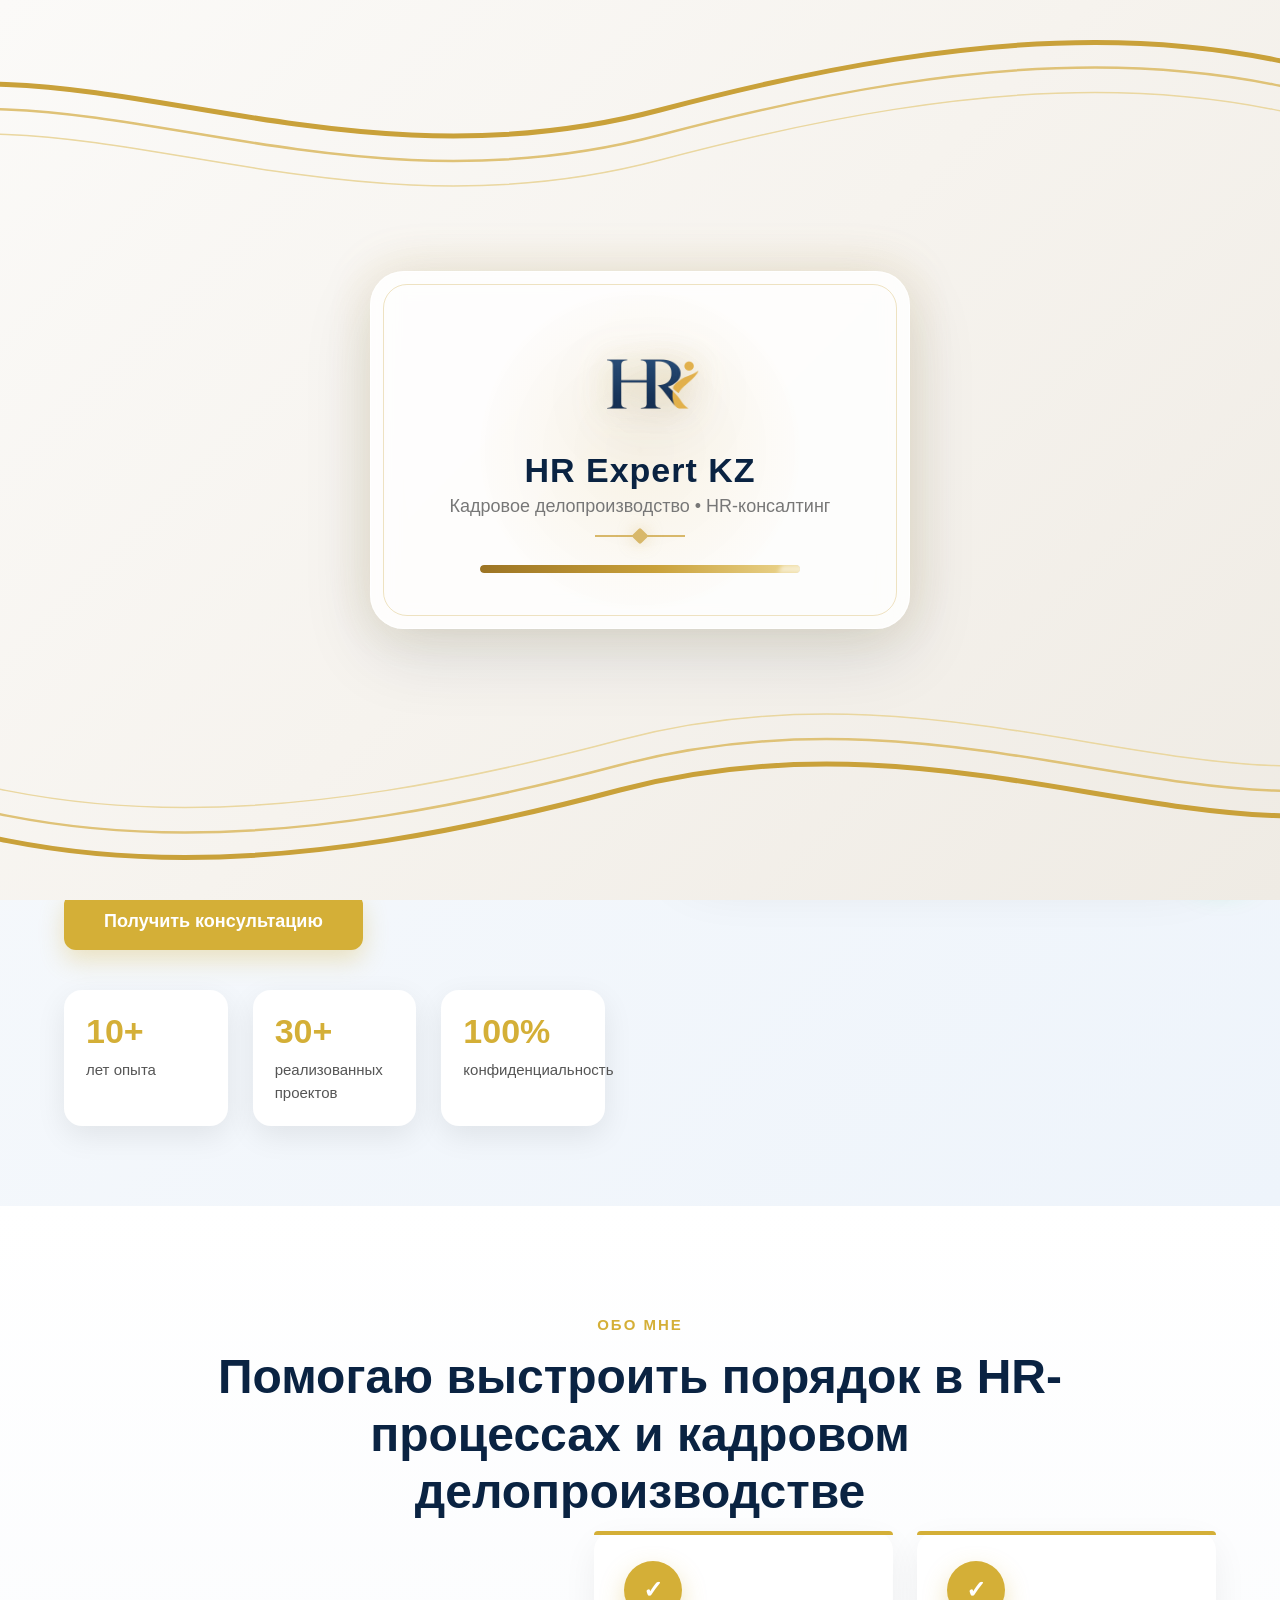
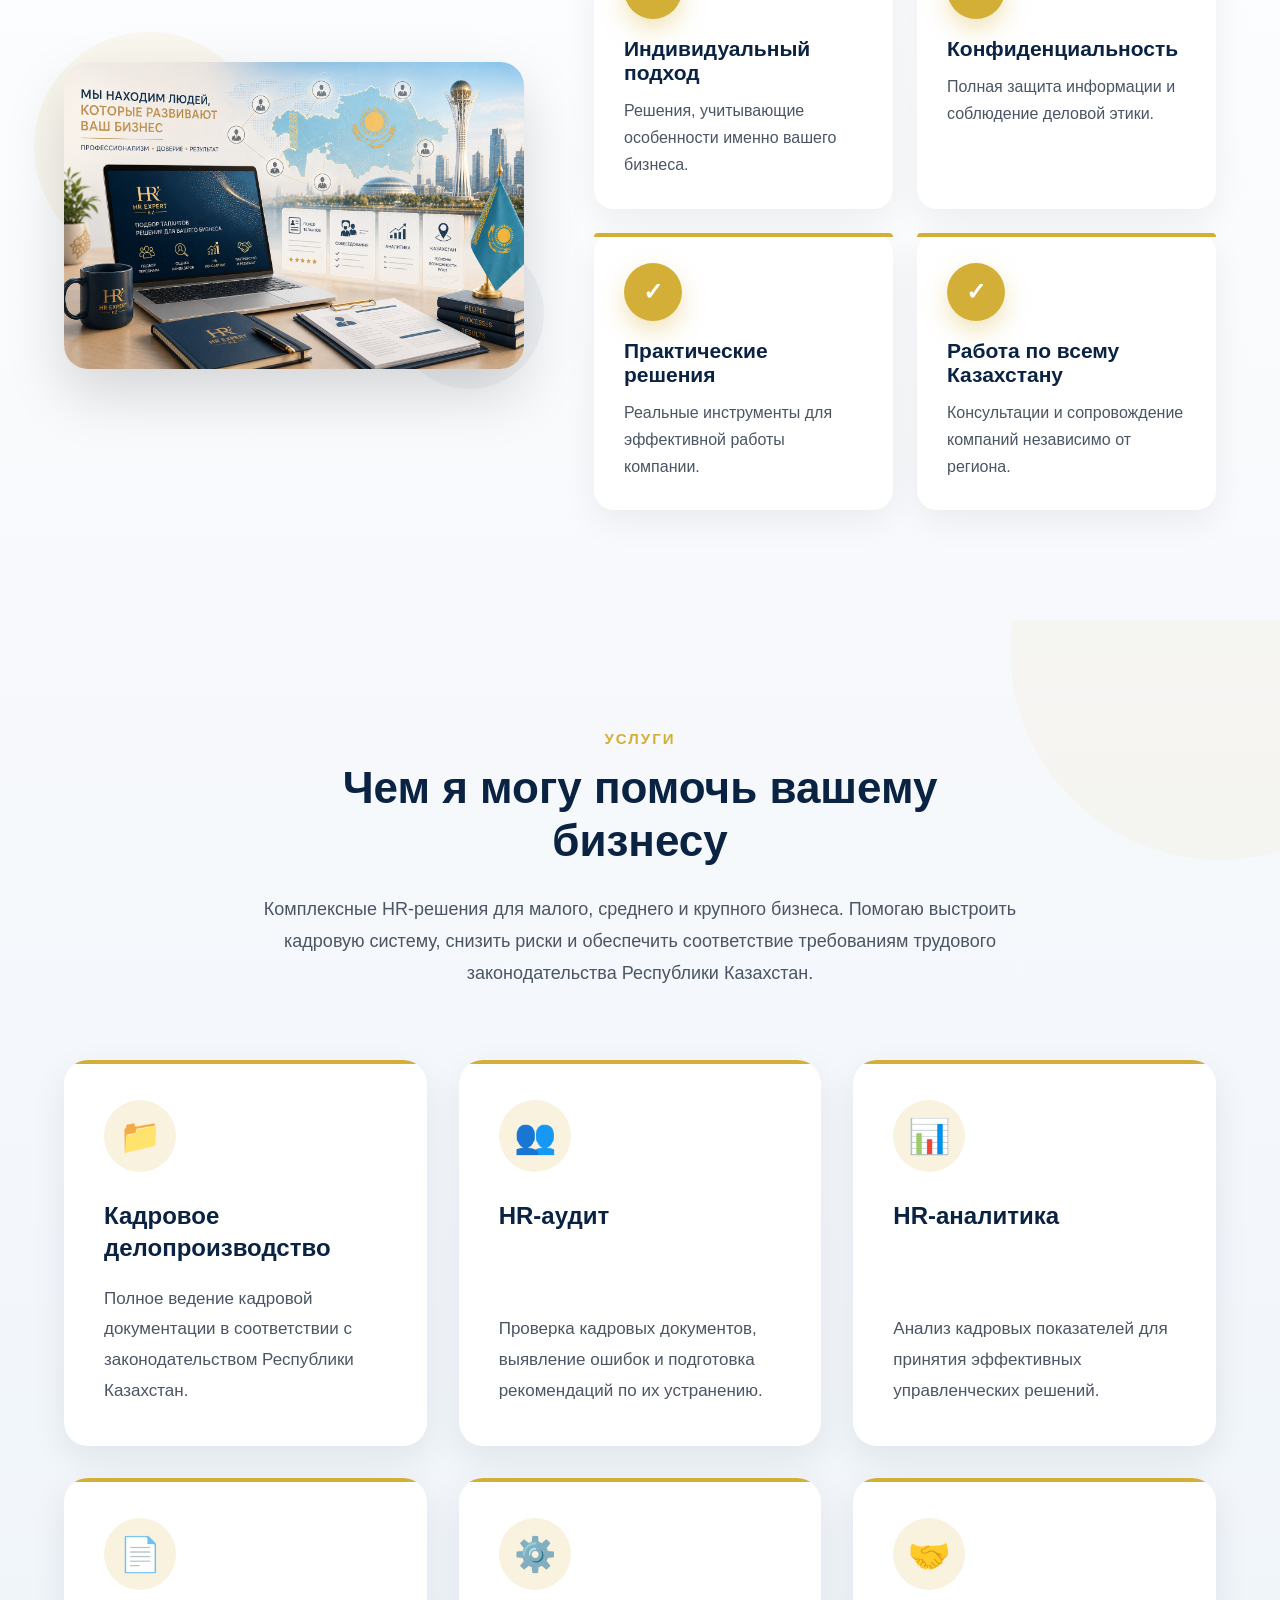
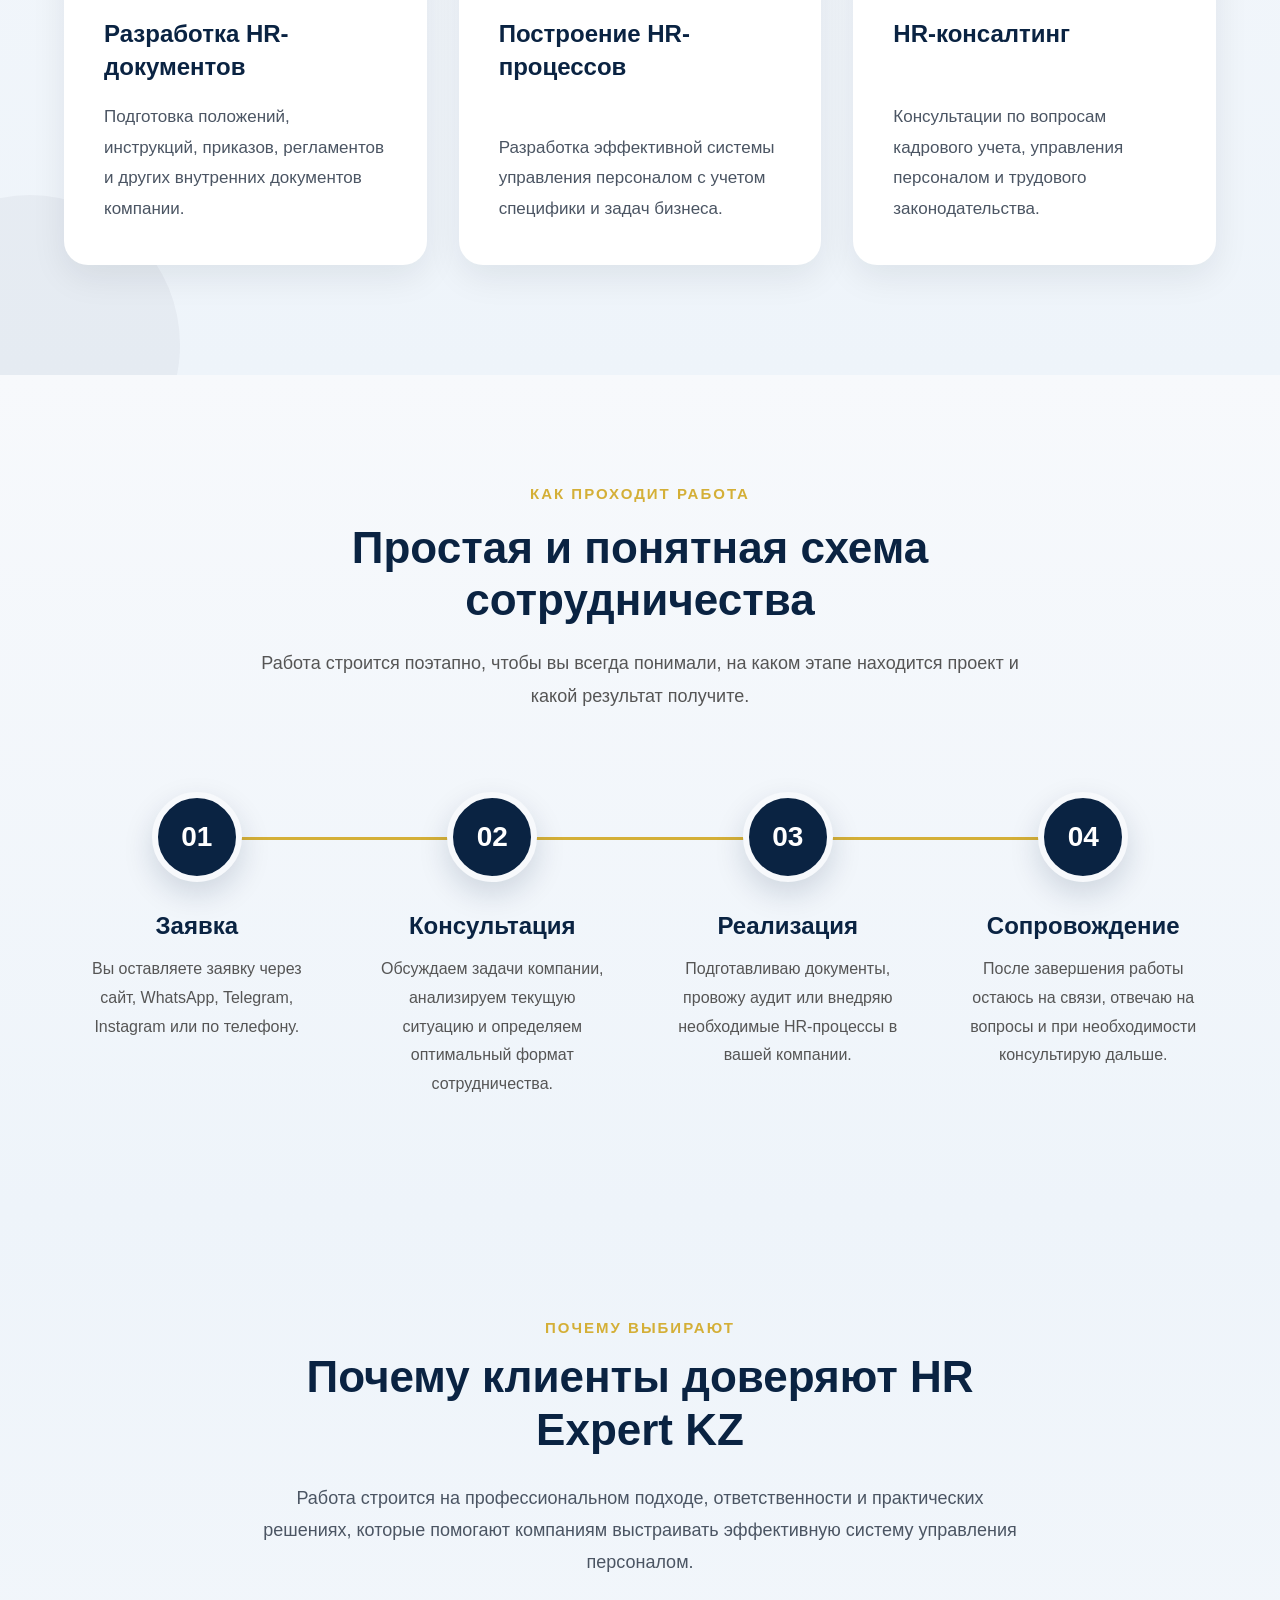
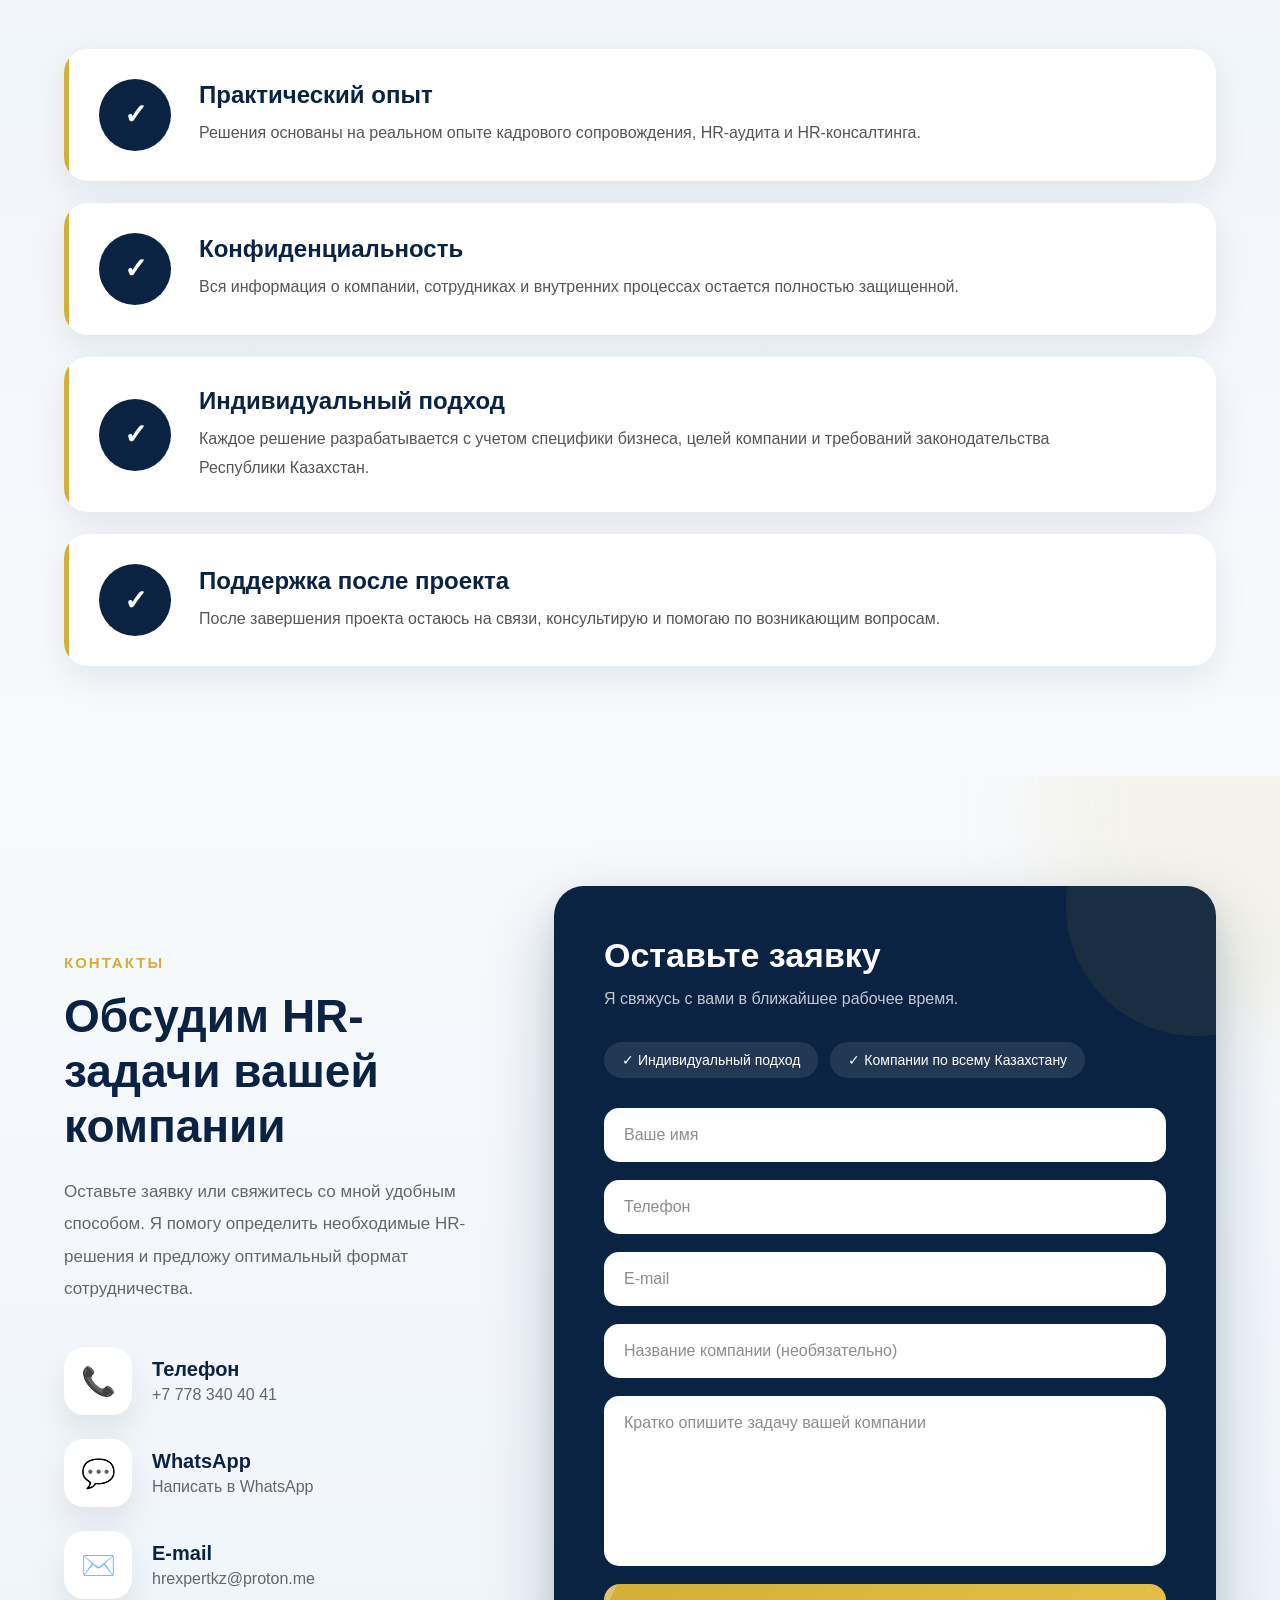
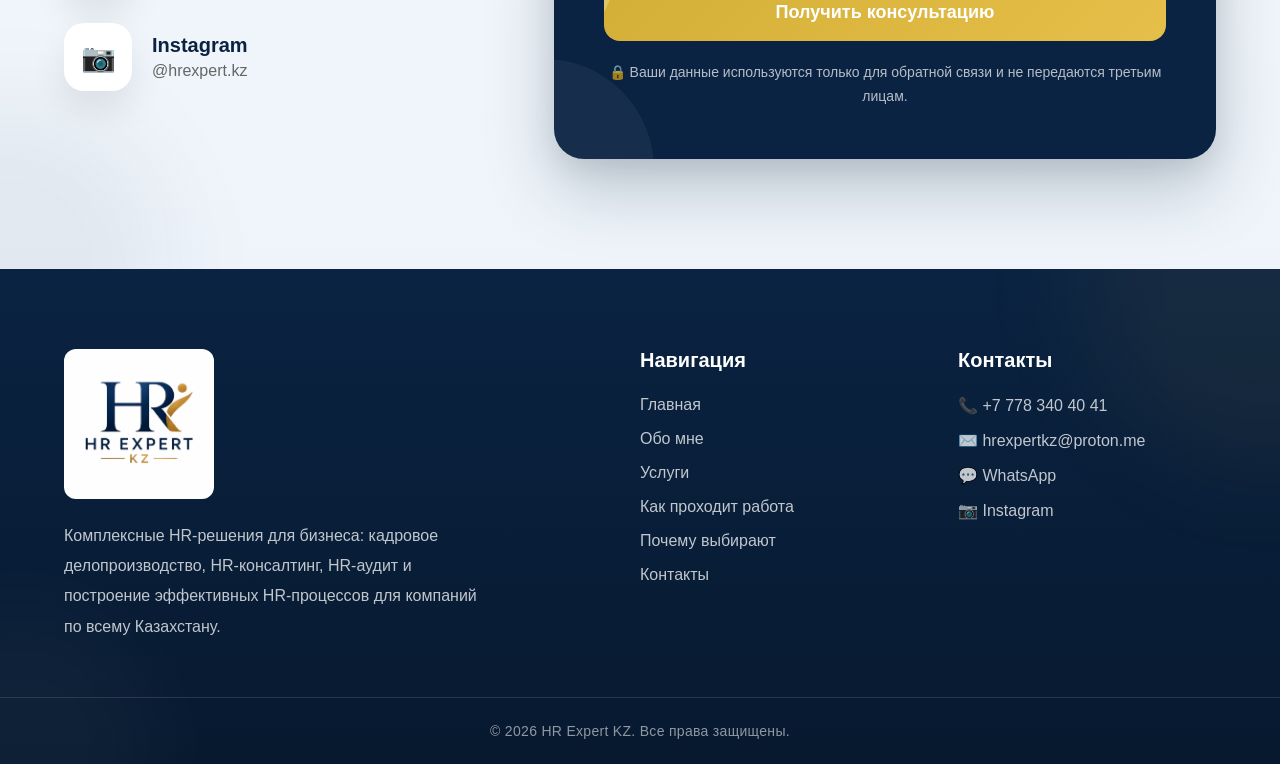
==== commit 09bea3d4: "new" ====
--- a/index.html
+++ b/index.html
@@ -17,7 +17,7 @@
     <link rel="stylesheet" href="./css/btn.css" />
     <link rel="stylesheet" href="./css/adaptive.css" />
     <link rel="icon" type="image/png" href="./images/favcon.jpg" />
-    <link rel="canonical" href="https://hrexpert.kz/" />
+    <link rel="canonical" href="https://hr-expertkz.github.io/hrexpertkz/">
     <link rel="stylesheet" href="./css/preloader.css">
 
     <title>
@@ -53,6 +53,9 @@
     <meta property="og:locale" content="ru_RU" />
 
     <meta name="format-detection" content="telephone=no" />
+
+    <meta name="yandex-verification" content="3b6bcfc72688baed" />
+    
     <link rel="preconnect" href="https://fonts.googleapis.com" />
     <link rel="preconnect" href="https://fonts.gstatic.com" crossorigin />
 
@@ -61,7 +64,7 @@
         "@context": "https://schema.org",
         "@type": "ProfessionalService",
         "name": "HR Expert KZ",
-        "url": "https://hrexpert.kz",
+        "url": "https://hr-expertkz.github.io/hrexpertkz/",
         "description": "Кадровое делопроизводство, HR-аудит, HR-аналитика и HR-консалтинг по всему Казахстану.",
         "areaServed": "Kazakhstan"
       }
@@ -71,11 +74,30 @@
   <body>
 
   <div id="preloader">
+
     <div class="loader">
-        <img src="./images/logostart.png" alt="HR Expert KZ">
-    </div>
+
+        <div class="logo-wrap">
+            <img src="./images/prel.png" alt="HR Expert KZ">
+        </div>
+
+        <h2>HR Expert KZ</h2>
+
+        <p>Кадровое делопроизводство • HR-консалтинг</p>
+
+        <div class="loader-decoration">
+            <span></span>
+        </div>
+
+        <div class="loader-line">
+
+            <span></span>
+
+        </div>
+
+    </div>
+
 </div>
-
   <header class="header">
 
     <div class="container">
--- a/css/preloader.css
+++ b/css/preloader.css
@@ -1,80 +1,537 @@
-/* ==========================
+/* ===========================
    PRELOADER
-========================== */
+=========================== */
 
 #preloader{
+
     position:fixed;
     inset:0;
-    background:#fff;
     display:flex;
     justify-content:center;
     align-items:center;
+    overflow:hidden;
     z-index:99999;
-    transition:opacity .6s ease, visibility .6s ease;
+
+    background:
+    linear-gradient(135deg,#fbfaf8,#f6f3ee,#efebe4);
+
+    transition:.8s;
 }
 
 #preloader.hide{
+
     opacity:0;
     visibility:hidden;
-}
+
+}
+
+/* ===========================
+   ЗОЛОТЫЕ ВОЛНЫ
+=========================== */
+
+#preloader::before{
+
+    content:"";
+
+    position:absolute;
+
+    left:0;
+    top:0;
+
+    width:100%;
+    height:230px;
+
+    background:url("data:image/svg+xml,%3Csvg xmlns='http://www.w3.org/2000/svg' viewBox='0 0 1600 230'%3E%3Cpath d='M0 110C220 20 480 200 820 110S1380 20 1600 110' fill='none' stroke='%23C9A13A' stroke-width='5'/%3E%3Cpath d='M0 135C220 45 480 225 820 135S1380 45 1600 135' fill='none' stroke='%23DFC277' stroke-width='2.5'/%3E%3Cpath d='M0 160C220 70 480 250 820 160S1380 70 1600 160' fill='none' stroke='%23EAD7A0' stroke-width='1.5'/%3E%3C/svg%3E")
+    no-repeat center top;
+
+    background-size:cover;
+
+}
+
+#preloader::after{
+
+    content:"";
+
+    position:absolute;
+
+    left:0;
+    bottom:0;
+
+    width:100%;
+    height:230px;
+
+    transform:rotate(180deg);
+
+    background:url("data:image/svg+xml,%3Csvg xmlns='http://www.w3.org/2000/svg' viewBox='0 0 1600 230'%3E%3Cpath d='M0 110C220 20 480 200 820 110S1380 20 1600 110' fill='none' stroke='%23C9A13A' stroke-width='5'/%3E%3Cpath d='M0 135C220 45 480 225 820 135S1380 45 1600 135' fill='none' stroke='%23DFC277' stroke-width='2.5'/%3E%3Cpath d='M0 160C220 70 480 250 820 160S1380 70 1600 160' fill='none' stroke='%23EAD7A0' stroke-width='1.5'/%3E%3C/svg%3E")
+    no-repeat center top;
+
+    background-size:cover;
+
+}
+
+/* ===========================
+   КАРТОЧКА
+=========================== */
 
 .loader{
-    animation:fadeUp .8s ease;
-}
-
-.loader img{
-    width:420px;
-    max-width:90vw;
-    height:auto;
-    display:block;
-    filter:drop-shadow(0 15px 35px rgba(0,0,0,.12));
-}
-
-@keyframes fadeUp{
+
+    position:relative;
+
+    z-index:5;
+
+    width:540px;
+
+    padding:55px 45px;
+
+    border-radius:34px;
+
+    text-align:center;
+
+    background:rgba(255,255,255,.82);
+
+    backdrop-filter:blur(14px);
+
+    border:1px solid rgba(255,255,255,.75);
+
+    box-shadow:
+
+    0 25px 70px rgba(10,35,66,.12),
+
+    0 0 50px rgba(201,161,58,.18);
+
+}
+
+.loader::before{
+
+    content:"";
+
+    position:absolute;
+
+    inset:12px;
+
+    border-radius:24px;
+
+    border:1px solid rgba(201,161,58,.30);
+
+}
+
+/* ===========================
+   ЛОГОТИП
+=========================== */
+
+.logo-wrap{
+
+    display:flex;
+
+    justify-content:center;
+
+    margin-bottom:10px;
+
+}
+
+.logo-wrap img{
+
+    width:170px;
+
+    transform:translateX(6px);
+
+    filter:
+
+    drop-shadow(0 0 16px rgba(201,161,58,.35))
+
+    drop-shadow(0 15px 30px rgba(10,35,66,.18));
+
+}
+
+/* ===========================
+   ТЕКСТ
+=========================== */
+
+.loader h2{
+
+    margin:4px 0 6px;
+
+    font-size:34px;
+
+    font-weight:700;
+
+    color:#0A2342;
+
+    letter-spacing:1px;
+
+}
+
+.loader p{
+
+    margin:0;
+
+    font-size:18px;
+
+    color:#777;
+
+}
+/* ===========================
+   ДЕКОРАТИВНАЯ ЛИНИЯ
+=========================== */
+
+.loader-decoration{
+
+    width:90px;
+
+    height:2px;
+
+    background:#d8b86a;
+
+    margin:18px auto 26px;
+
+    position:relative;
+
+}
+
+.loader-decoration::before{
+
+    content:"";
+
+    position:absolute;
+
+    left:50%;
+
+    top:50%;
+
+    width:12px;
+
+    height:12px;
+
+    background:#d8b86a;
+
+    transform:translate(-50%,-50%) rotate(45deg);
+
+    border-radius:2px;
+
+    box-shadow:0 0 15px rgba(216,184,106,.5);
+
+}
+
+/* ===========================
+   ЗАГРУЗКА
+=========================== */
+
+.loader-line{
+
+    width:320px;
+
+    height:8px;
+
+    margin:28px auto 0;
+
+    border-radius:50px;
+
+    overflow:hidden;
+
+    background:#ece8df;
+
+    position:relative;
+
+    box-shadow:
+    inset 0 2px 6px rgba(0,0,0,.08);
+
+}
+
+.loader-line span{
+
+    position:absolute;
+
+    left:0;
+
+    top:0;
+
+    width:0%;
+
+    height:100%;
+
+    border-radius:50px;
+
+    background:linear-gradient(
+        90deg,
+        #9c7424 0%,
+        #c9a13a 25%,
+        #f5e3a5 50%,
+        #c9a13a 75%,
+        #9c7424 100%
+    );
+
+    background-size:220% 100%;
+
+    animation:
+        loading 2.8s linear forwards,
+        shine 1.6s linear infinite;
+
+}
+
+/* Блик */
+
+.loader-line span::after{
+
+    content:"";
+
+    position:absolute;
+
+    top:0;
+
+    right:-25px;
+
+    width:45px;
+
+    height:100%;
+
+    background:rgba(255,255,255,.55);
+
+    transform:skewX(-25deg);
+
+    filter:blur(2px);
+
+}
+
+/* ===========================
+   АНИМАЦИИ
+=========================== */
+
+@keyframes loading{
+
     from{
-        opacity:0;
-        transform:translateY(20px) scale(.96);
-    }
+
+        width:0;
+
+    }
+
     to{
-        opacity:1;
-        transform:translateY(0) scale(1);
-    }
-}
-/* ==========================
-   Планшеты
-========================== */
-
-@media (max-width: 992px){
-
-    .loader img{
-        width:360px;
-        max-width:85vw;
-    }
-
-}
-
-/* ==========================
-   Телефоны
-========================== */
-
-@media (max-width:768px){
-
-    .loader img{
-        width:300px;
-        max-width:90vw;
-    }
-
-}
-
-/* ==========================
-   Маленькие телефоны
-========================== */
-
-@media (max-width:480px){
-
-    .loader img{
+
+        width:100%;
+
+    }
+
+}
+
+@keyframes shine{
+
+    from{
+
+        background-position:0 0;
+
+    }
+
+    to{
+
+        background-position:220% 0;
+
+    }
+
+}
+
+/* Лёгкое парение карточки */
+
+.loader{
+
+    animation:floatCard 4s ease-in-out infinite;
+
+}
+
+@keyframes floatCard{
+
+    0%,100%{
+
+        transform:translateY(0);
+
+    }
+
+    50%{
+
+        transform:translateY(-8px);
+
+    }
+
+}
+
+/* Логотип */
+
+.logo-wrap img{
+
+    animation:logoFloat 3.5s ease-in-out infinite;
+
+}
+
+@keyframes logoFloat{
+
+    0%,100%{
+
+        transform:translateX(6px) translateY(0);
+
+    }
+
+    50%{
+
+        transform:translateX(6px) translateY(-5px);
+
+    }
+
+}
+/* ===========================
+   АНИМАЦИЯ ВОЛН
+=========================== */
+
+#preloader::before{
+
+    animation:waveTop 12s ease-in-out infinite;
+
+}
+
+#preloader::after{
+
+    animation:waveBottom 12s ease-in-out infinite;
+
+}
+
+@keyframes waveTop{
+
+    0%,100%{
+
+        transform:translateX(0);
+
+    }
+
+    50%{
+
+        transform:translateX(-20px);
+
+    }
+
+}
+
+@keyframes waveBottom{
+
+    0%,100%{
+
+        transform:rotate(180deg) translateX(0);
+
+    }
+
+    50%{
+
+        transform:rotate(180deg) translateX(20px);
+
+    }
+
+}
+
+/* ===========================
+   МЯГКОЕ СВЕЧЕНИЕ
+=========================== */
+
+.loader::after{
+
+    content:"";
+
+    position:absolute;
+
+    width:320px;
+
+    height:320px;
+
+    left:50%;
+
+    top:50%;
+
+    transform:translate(-50%,-50%);
+
+    border-radius:50%;
+
+    background:radial-gradient(
+        circle,
+        rgba(201,161,58,.12) 0%,
+        rgba(201,161,58,.05) 45%,
+        transparent 75%
+    );
+
+    z-index:-1;
+
+}
+
+/* ===========================
+   СКРЫТИЕ
+=========================== */
+
+#preloader.hide{
+
+    opacity:0;
+
+    visibility:hidden;
+
+    transform:scale(1.03);
+
+    transition:
+
+        opacity .8s ease,
+
+        transform .8s ease,
+
+        visibility .8s;
+
+}
+
+/* ===========================
+   МОБИЛЬНАЯ ВЕРСИЯ
+=========================== */
+
+@media(max-width:768px){
+
+    .loader{
+
+        width:92%;
+
+        padding:35px 22px;
+
+        border-radius:24px;
+
+    }
+
+    .logo-wrap img{
+
+        width:135px;
+
+        transform:translateX(6px);
+
+    }
+
+    .loader h2{
+
+        font-size:28px;
+
+        margin-top:2px;
+
+        margin-bottom:4px;
+
+    }
+
+    .loader p{
+
+        font-size:15px;
+
+        line-height:1.6;
+
+    }
+
+    .loader-line{
+
         width:240px;
-        max-width:92vw;
+
+        margin-top:22px;
+
+    }
+
+    .loader-decoration{
+
+        margin:14px auto 18px;
+
     }
 
 }
